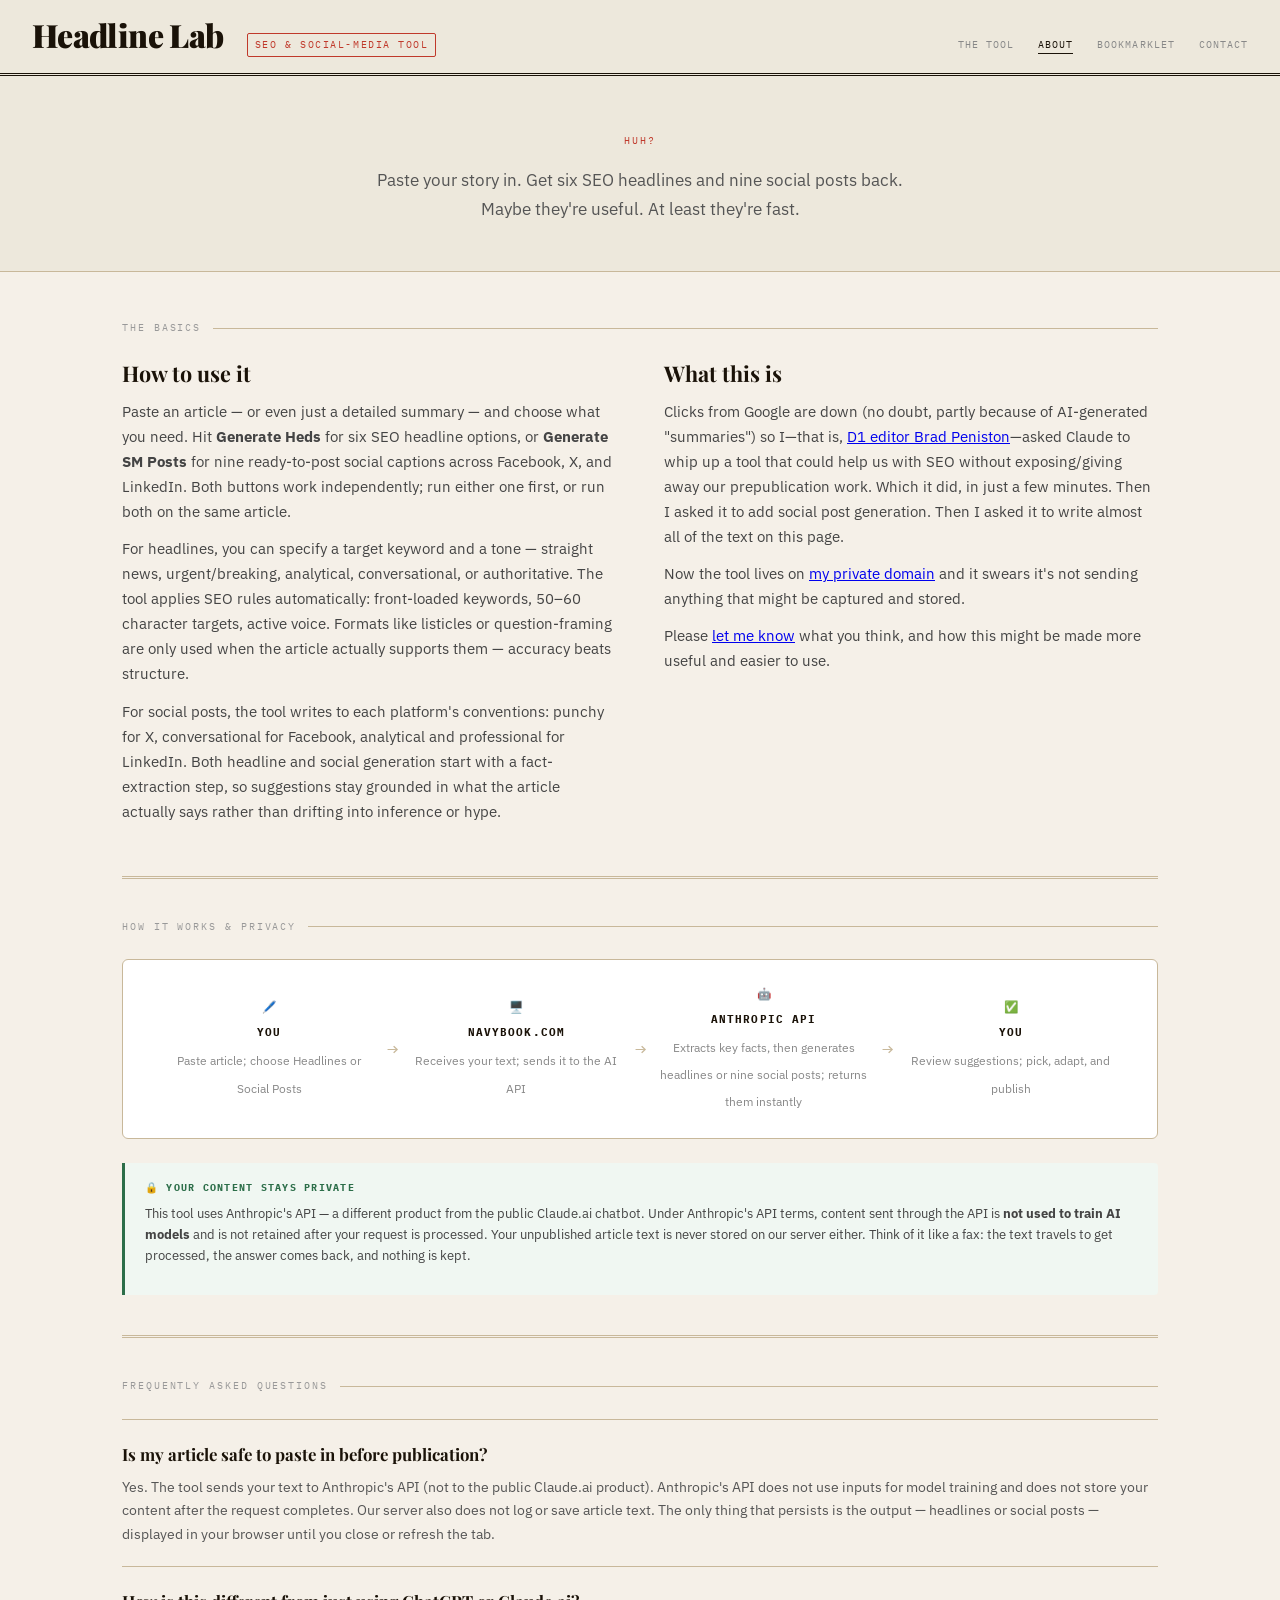
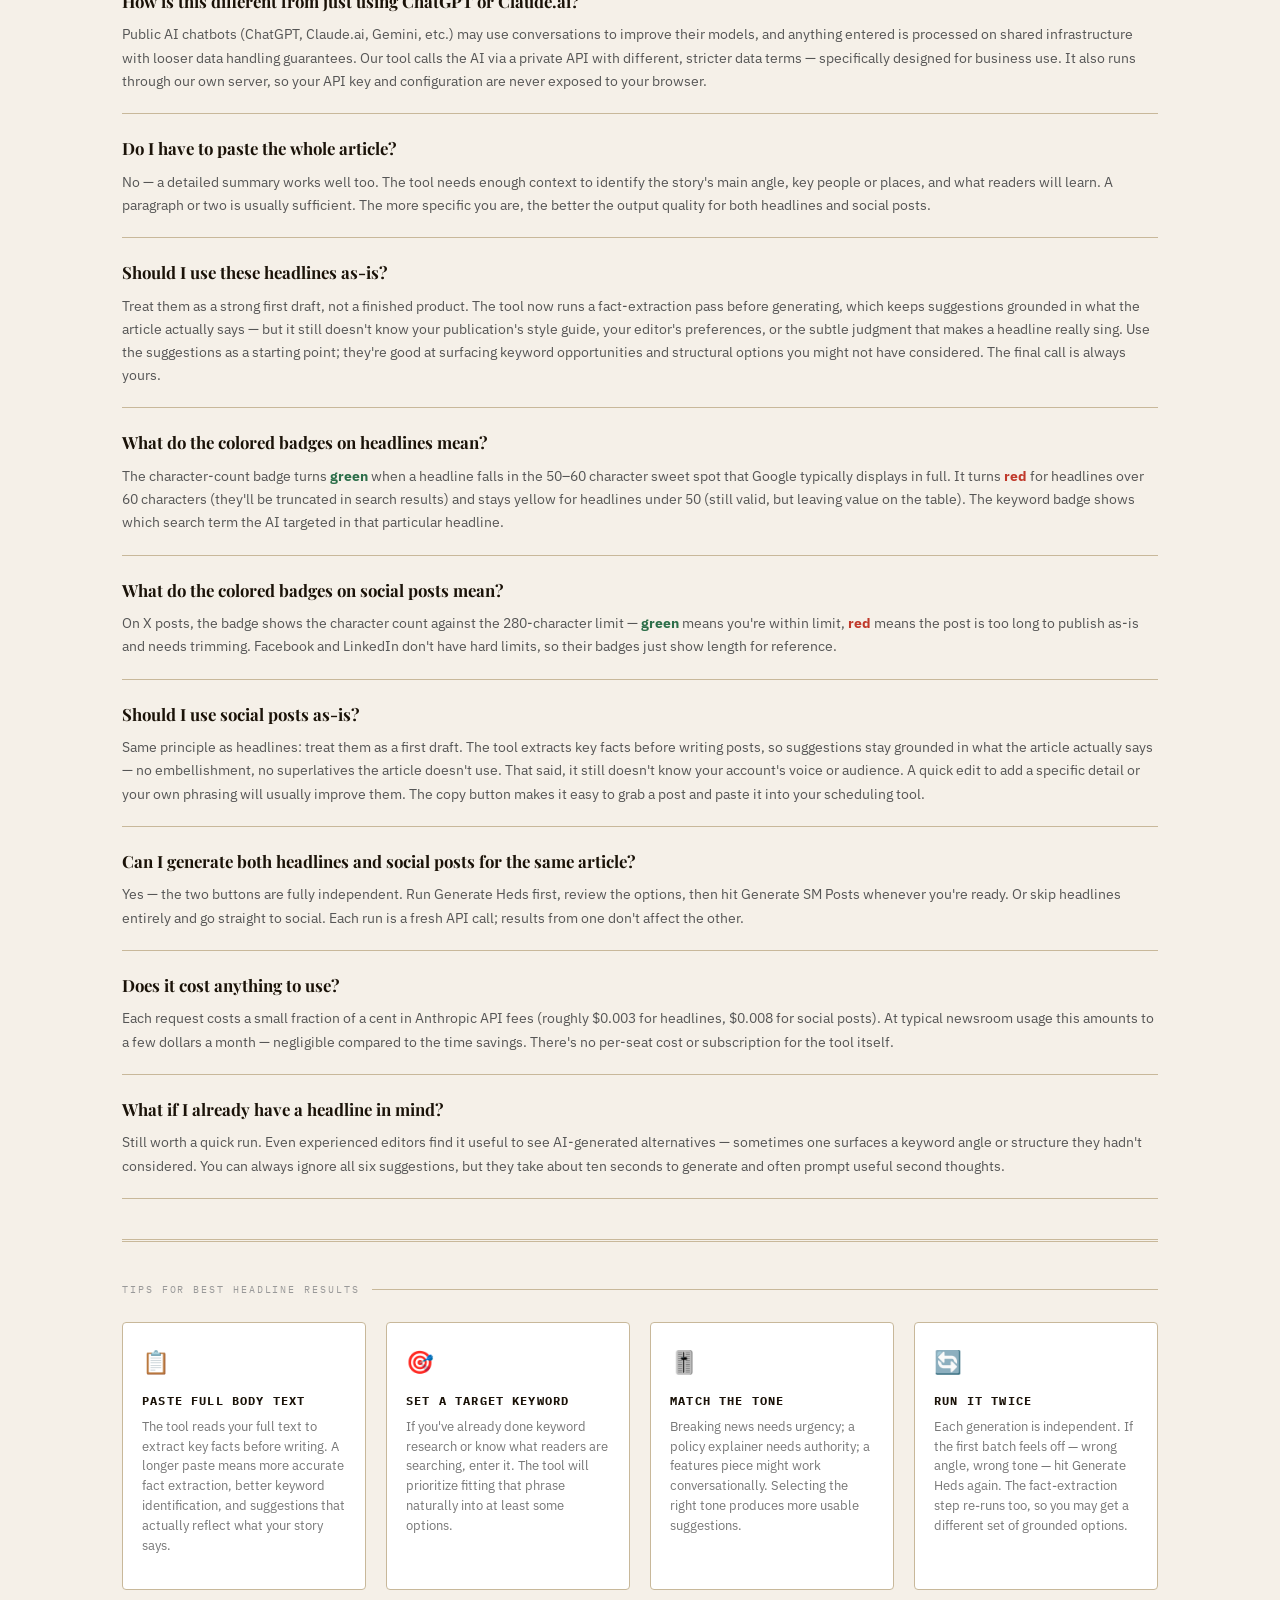
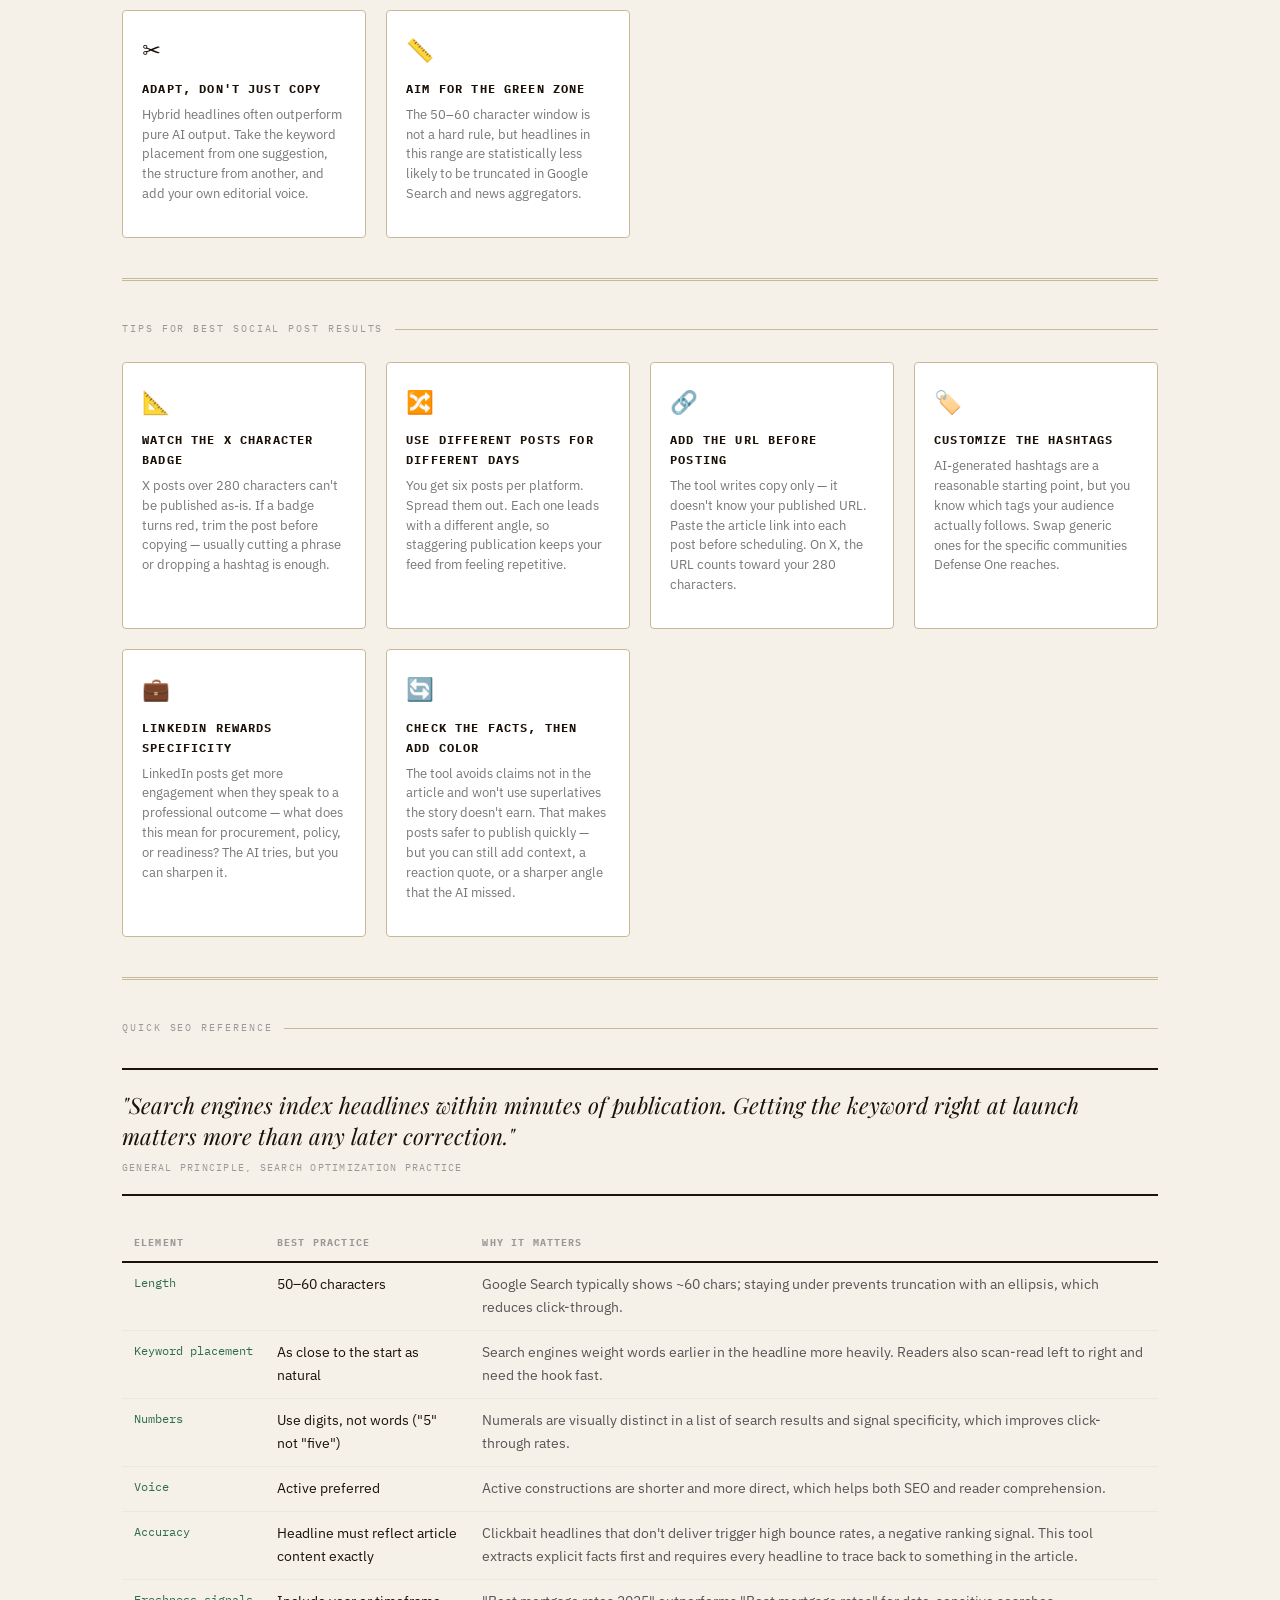
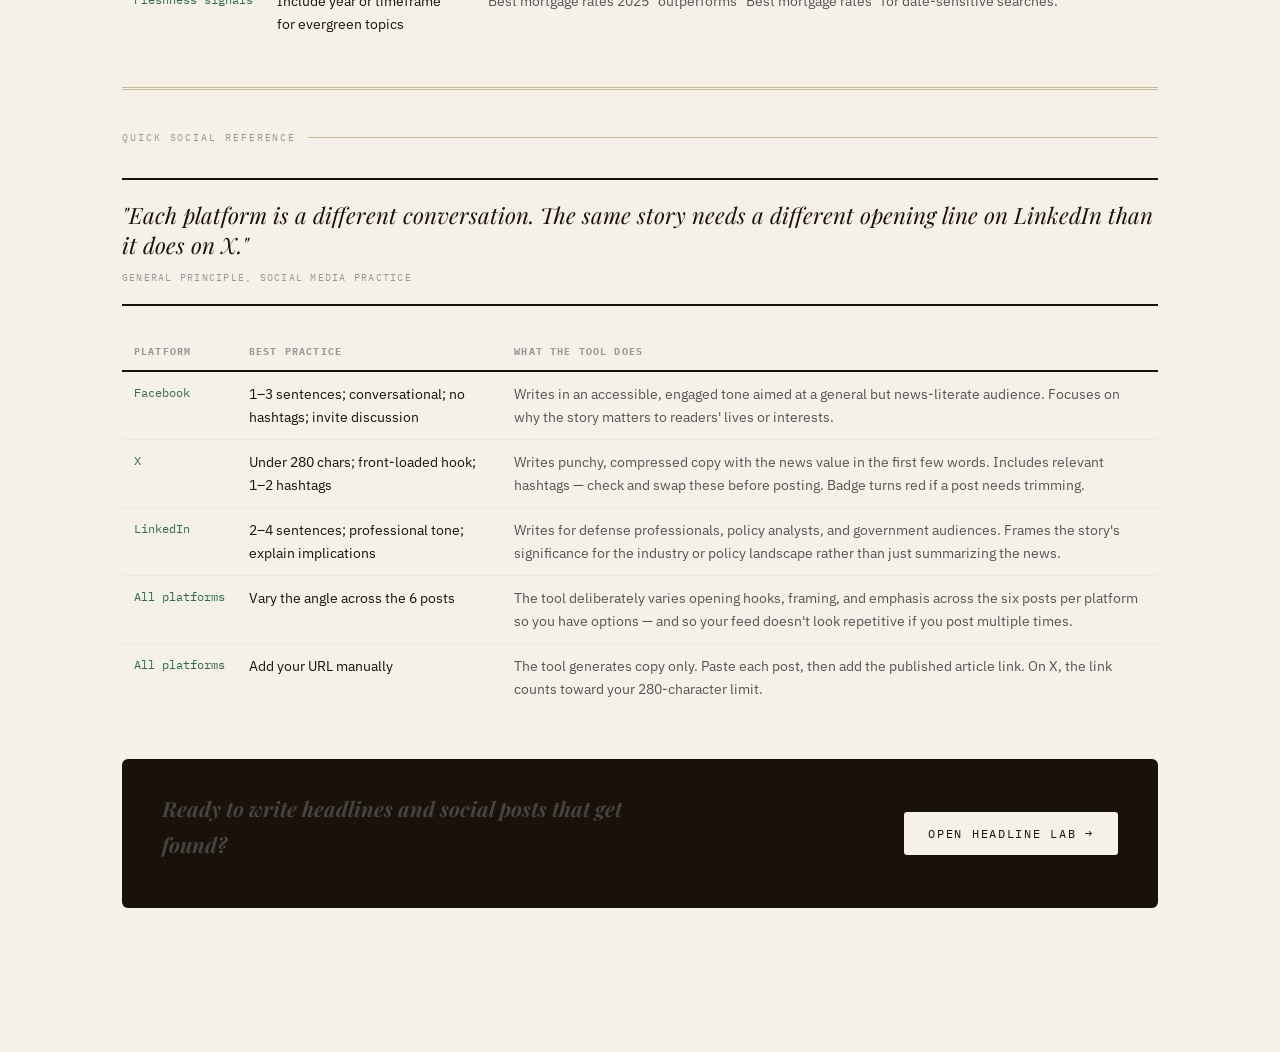
==== about.html @ a73ed2bb "initial commit — imported from server" ====
<!DOCTYPE html>
<html lang="en">
<head>
  <meta charset="UTF-8" />
  <meta name="viewport" content="width=device-width, initial-scale=1.0" />
  <title>About · Headline Lab · Newsroom SEO &amp; Social Tool</title>
  <link rel="preconnect" href="https://fonts.googleapis.com" />
  <link href="https://fonts.googleapis.com/css2?family=Playfair+Display:ital,wght@0,700;0,900;1,700&family=IBM+Plex+Mono:wght@400;500&family=IBM+Plex+Sans:wght@400;500;600&display=swap" rel="stylesheet" />
<link rel="stylesheet" href="headline-lab.css">
<link rel="icon" type="image/svg+xml" href="favicon.svg">
</head>
<body>

<!-- Masthead -->
<header>
  <h1><a href="index.php">Headline Lab</a></h1>
  <span class="kicker">SEO & Social-Media Tool</span>
  <nav>
    <a href="index.php">The Tool</a>
    <a href="about.html" class="active">About</a>
    <a href="bookmarklet.html">Bookmarklet</a>
    <a href="/cdn-cgi/l/email-protection#2e4c5e4b40475d5a41406e4a4b484b405d4b41404b004d4143115d5b4c444b4d5a13664b4f4a4247404b0b1c1e624f4c">Contact</a>
  </nav>
</header>

<!-- Hero -->
<div class="hero">
  <div class="hero-eyebrow">Huh?</div>
 <p>Paste your story in. Get six SEO headlines and nine social posts back. Maybe&nbsp;they're&nbsp;useful. At least they're&nbsp;fast.</p>
</div>

<!-- Page body -->
<div class="page">

  <!-- What it does -->
  <div class="section-label">The Basics</div>
  <div class="two-col-prose">
    <div class="prose">
      <h3>How to use it</h3>
      <p>Paste an article — or even just a detailed summary — and choose what you need. Hit <strong>Generate Heds</strong> for six SEO headline options, or <strong>Generate SM Posts</strong> for nine ready-to-post social captions across Facebook, X, and LinkedIn. Both buttons work independently; run either one first, or run both on the same article.</p>
      <p>For headlines, you can specify a target keyword and a tone — straight news, urgent/breaking, analytical, conversational, or authoritative. The tool applies SEO rules automatically: front-loaded keywords, 50–60 character targets, active voice. Formats like listicles or question-framing are only used when the article actually supports them — accuracy beats structure.</p>
      <p>For social posts, the tool writes to each platform's conventions: punchy for X, conversational for Facebook, analytical and professional for LinkedIn. Both headline and social generation start with a fact-extraction step, so suggestions stay grounded in what the article actually says rather than drifting into inference or hype.</p>
    </div>
    <div class="prose">
      <h3>What this is</h3>
      <p>Clicks from Google are down (no doubt, partly because of AI-generated "summaries") so I—that is, <a href="https://www.defenseone.com/voices/bradley-peniston/10609/">D1 editor Brad Peniston</a>—asked Claude to whip up a tool that could help us with SEO without exposing/giving away our prepublication work. Which it did, in just a few minutes. Then I asked it to add social post generation. Then I asked it to write almost all of the text on this page.</p>
      <p>Now the tool lives on <a href="http://navybook.com">my private domain</a> and it swears it's not sending anything that might be captured and stored.</p>
      <p>Please <a href="/cdn-cgi/l/email-protection#fd9f8d9893948e899293bd99989b98938e98929398d39e9290c28e889f97989e89c0b5989c9991949398d8cfcdb19c9f">let me know</a> what you think, and how this might be made more useful and easier to use.</p>
    </div>
  </div>

  <hr class="rule" />

  <!-- How it works / Privacy -->
  <div class="section-label">How It Works &amp; Privacy</div>

  <div class="flow">
    <div class="flow-step">
      <span class="flow-icon">🖊️</span>
      <strong>You</strong>
      <span>Paste article; choose Headlines or Social Posts</span>
    </div>
    <div class="flow-arrow">→</div>
    <div class="flow-step">
      <span class="flow-icon">🖥️</span>
      <strong>Navybook.com</strong>
      <span>Receives your text; sends it to the AI API</span>
    </div>
    <div class="flow-arrow">→</div>
    <div class="flow-step">
      <span class="flow-icon">🤖</span>
      <strong>Anthropic API</strong>
      <span>Extracts key facts, then generates headlines or nine social posts; returns them instantly</span>
    </div>
    <div class="flow-arrow">→</div>
    <div class="flow-step">
      <span class="flow-icon">✅</span>
      <strong>You</strong>
      <span>Review suggestions; pick, adapt, and publish</span>
    </div>
  </div>

  <div class="privacy-callout">
    <strong>🔒 Your content stays private</strong>
    <p>This tool uses Anthropic's API — a different product from the public Claude.ai chatbot. Under Anthropic's API terms, content sent through the API is <b>not used to train AI models</b> and is not retained after your request is processed. Your unpublished article text is never stored on our server either. Think of it like a fax: the text travels to get processed, the answer comes back, and nothing is kept.</p>
  </div>

  <hr class="rule" />

  <!-- FAQ -->
  <div class="section-label">Frequently Asked Questions</div>
  <ul class="qa-list">
    <li>
      <div class="qa-q">Is my article safe to paste in before publication?</div>
      <div class="qa-a">Yes. The tool sends your text to Anthropic's API (not to the public Claude.ai product). Anthropic's API does not use inputs for model training and does not store your content after the request completes. Our server also does not log or save article text. The only thing that persists is the output — headlines or social posts — displayed in your browser until you close or refresh the tab.</div>
    </li>
    <li>
      <div class="qa-q">How is this different from just using ChatGPT or Claude.ai?</div>
      <div class="qa-a">Public AI chatbots (ChatGPT, Claude.ai, Gemini, etc.) may use conversations to improve their models, and anything entered is processed on shared infrastructure with looser data handling guarantees. Our tool calls the AI via a private API with different, stricter data terms — specifically designed for business use. It also runs through our own server, so your API key and configuration are never exposed to your browser.</div>
    </li>
    <li>
      <div class="qa-q">Do I have to paste the whole article?</div>
      <div class="qa-a">No — a detailed summary works well too. The tool needs enough context to identify the story's main angle, key people or places, and what readers will learn. A paragraph or two is usually sufficient. The more specific you are, the better the output quality for both headlines and social posts.</div>
    </li>
    <li>
      <div class="qa-q">Should I use these headlines as-is?</div>
      <div class="qa-a">Treat them as a strong first draft, not a finished product. The tool now runs a fact-extraction pass before generating, which keeps suggestions grounded in what the article actually says — but it still doesn't know your publication's style guide, your editor's preferences, or the subtle judgment that makes a headline really sing. Use the suggestions as a starting point; they're good at surfacing keyword opportunities and structural options you might not have considered. The final call is always yours.</div>
    </li>
    <li>
      <div class="qa-q">What do the colored badges on headlines mean?</div>
      <div class="qa-a">The character-count badge turns <strong style="color:var(--green)">green</strong> when a headline falls in the 50–60 character sweet spot that Google typically displays in full. It turns <strong style="color:var(--accent)">red</strong> for headlines over 60 characters (they'll be truncated in search results) and stays yellow for headlines under 50 (still valid, but leaving value on the table). The keyword badge shows which search term the AI targeted in that particular headline.</div>
    </li>
    <li>
      <div class="qa-q">What do the colored badges on social posts mean?</div>
      <div class="qa-a">On X posts, the badge shows the character count against the 280-character limit — <strong style="color:var(--green)">green</strong> means you're within limit, <strong style="color:var(--accent)">red</strong> means the post is too long to publish as-is and needs trimming. Facebook and LinkedIn don't have hard limits, so their badges just show length for reference.</div>
    </li>
    <li>
      <div class="qa-q">Should I use social posts as-is?</div>
      <div class="qa-a">Same principle as headlines: treat them as a first draft. The tool extracts key facts before writing posts, so suggestions stay grounded in what the article actually says — no embellishment, no superlatives the article doesn't use. That said, it still doesn't know your account's voice or audience. A quick edit to add a specific detail or your own phrasing will usually improve them. The copy button makes it easy to grab a post and paste it into your scheduling tool.</div>
    </li>
    <li>
      <div class="qa-q">Can I generate both headlines and social posts for the same article?</div>
      <div class="qa-a">Yes — the two buttons are fully independent. Run Generate Heds first, review the options, then hit Generate SM Posts whenever you're ready. Or skip headlines entirely and go straight to social. Each run is a fresh API call; results from one don't affect the other.</div>
    </li>
    <li>
      <div class="qa-q">Does it cost anything to use?</div>
      <div class="qa-a">Each request costs a small fraction of a cent in Anthropic API fees (roughly $0.003 for headlines, $0.008 for social posts). At typical newsroom usage this amounts to a few dollars a month — negligible compared to the time savings. There's no per-seat cost or subscription for the tool itself.</div>
    </li>
    <li>
      <div class="qa-q">What if I already have a headline in mind?</div>
      <div class="qa-a">Still worth a quick run. Even experienced editors find it useful to see AI-generated alternatives — sometimes one surfaces a keyword angle or structure they hadn't considered. You can always ignore all six suggestions, but they take about ten seconds to generate and often prompt useful second thoughts.</div>
    </li>
  </ul>

  <hr class="rule" />

  <div class="section-label">Tips for Best Headline Results</div>

  <div class="feature-grid">
    <div class="feature-card">
      <span class="fc-icon">📋</span>
      <h4>Paste full body text</h4>
      <p>The tool reads your full text to extract key facts before writing. A longer paste means more accurate fact extraction, better keyword identification, and suggestions that actually reflect what your story says.</p>
    </div>
    <div class="feature-card">
      <span class="fc-icon">🎯</span>
      <h4>Set a target keyword</h4>
      <p>If you've already done keyword research or know what readers are searching, enter it. The tool will prioritize fitting that phrase naturally into at least some options.</p>
    </div>
    <div class="feature-card">
      <span class="fc-icon">🎚️</span>
      <h4>Match the tone</h4>
      <p>Breaking news needs urgency; a policy explainer needs authority; a features piece might work conversationally. Selecting the right tone produces more usable suggestions.</p>
    </div>
    <div class="feature-card">
      <span class="fc-icon">🔄</span>
      <h4>Run it twice</h4>
      <p>Each generation is independent. If the first batch feels off — wrong angle, wrong tone — hit Generate Heds again. The fact-extraction step re-runs too, so you may get a different set of grounded options.</p>
    </div>
    <div class="feature-card">
      <span class="fc-icon">✂️</span>
      <h4>Adapt, don't just copy</h4>
      <p>Hybrid headlines often outperform pure AI output. Take the keyword placement from one suggestion, the structure from another, and add your own editorial voice.</p>
    </div>
    <div class="feature-card">
      <span class="fc-icon">📏</span>
      <h4>Aim for the green zone</h4>
      <p>The 50–60 character window is not a hard rule, but headlines in this range are statistically less likely to be truncated in Google Search and news aggregators.</p>
    </div>
  </div>

  <hr class="rule" />

  <div class="section-label">Tips for Best Social Post Results</div>

  <div class="feature-grid">
    <div class="feature-card">
      <span class="fc-icon">📐</span>
      <h4>Watch the X character badge</h4>
      <p>X posts over 280 characters can't be published as-is. If a badge turns red, trim the post before copying — usually cutting a phrase or dropping a hashtag is enough.</p>
    </div>
    <div class="feature-card">
      <span class="fc-icon">🔀</span>
      <h4>Use different posts for different days</h4>
      <p>You get six posts per platform. Spread them out. Each one leads with a different angle, so staggering publication keeps your feed from feeling repetitive.</p>
    </div>
    <div class="feature-card">
      <span class="fc-icon">🔗</span>
      <h4>Add the URL before posting</h4>
      <p>The tool writes copy only — it doesn't know your published URL. Paste the article link into each post before scheduling. On X, the URL counts toward your 280 characters.</p>
    </div>
    <div class="feature-card">
      <span class="fc-icon">🏷️</span>
      <h4>Customize the hashtags</h4>
      <p>AI-generated hashtags are a reasonable starting point, but you know which tags your audience actually follows. Swap generic ones for the specific communities Defense One reaches.</p>
    </div>
    <div class="feature-card">
      <span class="fc-icon">💼</span>
      <h4>LinkedIn rewards specificity</h4>
      <p>LinkedIn posts get more engagement when they speak to a professional outcome — what does this mean for procurement, policy, or readiness? The AI tries, but you can sharpen it.</p>
    </div>
    <div class="feature-card">
      <span class="fc-icon">🔄</span>
      <h4>Check the facts, then add color</h4>
      <p>The tool avoids claims not in the article and won't use superlatives the story doesn't earn. That makes posts safer to publish quickly — but you can still add context, a reaction quote, or a sharper angle that the AI missed.</p>
    </div>
  </div>

  <hr class="rule" />

  <!-- SEO basics reference -->
  <div class="section-label">Quick SEO Reference</div>

  <blockquote>
    "Search engines index headlines within minutes of publication. Getting the keyword right at launch matters more than any later correction."
    <cite>General principle, search optimization practice</cite>
  </blockquote>

  <table class="tips-table">
    <thead>
      <tr>
        <th>Element</th>
        <th>Best Practice</th>
        <th>Why It Matters</th>
      </tr>
    </thead>
    <tbody>
      <tr>
        <td>Length</td>
        <td>50–60 characters</td>
        <td>Google Search typically shows ~60 chars; staying under prevents truncation with an ellipsis, which reduces click-through.</td>
      </tr>
      <tr>
        <td>Keyword placement</td>
        <td>As close to the start as natural</td>
        <td>Search engines weight words earlier in the headline more heavily. Readers also scan-read left to right and need the hook fast.</td>
      </tr>
      <tr>
        <td>Numbers</td>
        <td>Use digits, not words ("5" not "five")</td>
        <td>Numerals are visually distinct in a list of search results and signal specificity, which improves click-through rates.</td>
      </tr>
      <tr>
        <td>Voice</td>
        <td>Active preferred</td>
        <td>Active constructions are shorter and more direct, which helps both SEO and reader comprehension.</td>
      </tr>
      <tr>
        <td>Accuracy</td>
        <td>Headline must reflect article content exactly</td>
        <td>Clickbait headlines that don't deliver trigger high bounce rates, a negative ranking signal. This tool extracts explicit facts first and requires every headline to trace back to something in the article.</td>
      </tr>
      <tr>
        <td>Freshness signals</td>
        <td>Include year or timeframe for evergreen topics</td>
        <td>"Best mortgage rates 2025" outperforms "Best mortgage rates" for date-sensitive searches.</td>
      </tr>
    </tbody>
  </table>

  <hr class="rule" />

  <!-- Social reference -->
  <div class="section-label">Quick Social Reference</div>

  <blockquote>
    "Each platform is a different conversation. The same story needs a different opening line on LinkedIn than it does on X."
    <cite>General principle, social media practice</cite>
  </blockquote>

  <table class="tips-table">
    <thead>
      <tr>
        <th>Platform</th>
        <th>Best Practice</th>
        <th>What the Tool Does</th>
      </tr>
    </thead>
    <tbody>
      <tr>
        <td>Facebook</td>
        <td>1–3 sentences; conversational; no hashtags; invite discussion</td>
        <td>Writes in an accessible, engaged tone aimed at a general but news-literate audience. Focuses on why the story matters to readers' lives or interests.</td>
      </tr>
      <tr>
        <td>X</td>
        <td>Under 280 chars; front-loaded hook; 1–2 hashtags</td>
        <td>Writes punchy, compressed copy with the news value in the first few words. Includes relevant hashtags — check and swap these before posting. Badge turns red if a post needs trimming.</td>
      </tr>
      <tr>
        <td>LinkedIn</td>
        <td>2–4 sentences; professional tone; explain implications</td>
        <td>Writes for defense professionals, policy analysts, and government audiences. Frames the story's significance for the industry or policy landscape rather than just summarizing the news.</td>
      </tr>
      <tr>
        <td>All platforms</td>
        <td>Vary the angle across the 6 posts</td>
        <td>The tool deliberately varies opening hooks, framing, and emphasis across the six posts per platform so you have options — and so your feed doesn't look repetitive if you post multiple times.</td>
      </tr>
      <tr>
        <td>All platforms</td>
        <td>Add your URL manually</td>
        <td>The tool generates copy only. Paste each post, then add the published article link. On X, the link counts toward your 280-character limit.</td>
      </tr>
    </tbody>
  </table>

  <!-- CTA -->
  <div class="cta-bar">
    <p>Ready to write headlines and social posts that get found?</p>
    <a href="index.php" class="cta-link">Open Headline Lab →</a>
  </div>

</div><!-- /page -->

</body>
</html>
---- headline-lab.css ----
/* ============================================================
   Headline Lab — shared stylesheet
   headline-lab.css
   Used by: index.html, about.html, bookmarklet.html
   ============================================================ */

/* ── Reset & variables ── */
*, *::before, *::after { box-sizing: border-box; margin: 0; padding: 0; }

:root {
  --ink:    #1a1208;
  --paper:  #f5f0e8;
  --cream:  #ede8dc;
  --rule:   #c8b89a;
  --accent: #c0392b;
  --green:  #2c6e49;
  --mono:   'IBM Plex Mono', monospace;
  --serif:  'Playfair Display', Georgia, serif;
  --sans:   'IBM Plex Sans', system-ui, sans-serif;
}

body {
  background: var(--paper);
  color: var(--ink);
  font-family: var(--sans);
  line-height: 1.7;
  min-height: 100vh;
  padding: 0 0 4rem;
}

/* ── Masthead ── */
header {
  border-bottom: 3px double var(--ink);
  padding: 1.2rem 2rem 1rem;
  display: flex;
  align-items: baseline;
  gap: 1.5rem;
  background: var(--cream);
}
header h1 {
  font-family: var(--serif);
  font-size: clamp(1.4rem, 4vw, 2rem);
  font-weight: 900;
  letter-spacing: -0.02em;
  line-height: 1;
}
header h1 a {
  color: inherit;
  text-decoration: none;
}
.kicker {
  font-family: var(--mono);
  font-size: 0.65rem;
  text-transform: uppercase;
  letter-spacing: 0.15em;
  color: var(--accent);
  border: 1px solid var(--accent);
  padding: 0.15rem 0.4rem;
  border-radius: 2px;
}
header nav {
  margin-left: auto;
  display: flex;
  gap: 1.5rem;
  align-items: center;
}
header nav a {
  font-family: var(--mono);
  font-size: 0.65rem;
  text-transform: uppercase;
  letter-spacing: 0.1em;
  color: #888;
  text-decoration: none;
}
header nav a:hover { color: var(--ink); }
header nav a.active { color: var(--ink); border-bottom: 1px solid var(--ink); }

/* ── Section label (used on all pages) ── */
.section-label {
  font-family: var(--mono);
  font-size: 0.6rem;
  text-transform: uppercase;
  letter-spacing: 0.2em;
  color: #999;
  margin-bottom: 1.5rem;
  display: flex;
  align-items: center;
  gap: 0.75rem;
}
.section-label::after {
  content: '';
  flex: 1;
  height: 1px;
  background: var(--rule);
}

/* ── Horizontal rule ── */
hr.rule {
  border: none;
  border-top: 3px double var(--rule);
  margin: 2.5rem 0;
}

/* ── Page body wrapper (about, bookmarklet) ── */
.page {
  max-width: 1100px;
  margin: 0 auto;
  padding: 3rem 2rem 5rem;
}


/* ============================================================
   INDEX PAGE
   ============================================================ */

/* Two-column tool layout */
.layout {
  display: grid;
  grid-template-columns: 1fr 1fr;
  gap: 0;
  max-width: 1300px;
  margin: 0 auto;
  padding: 2.5rem 2rem;
}
@media (max-width: 900px) {
  .layout { grid-template-columns: 1fr; }
}

.panel {
  padding: 0 2rem 0 0;
}
.panel + .panel {
  padding: 0 0 0 2rem;
  border-left: 1px solid var(--rule);
}

/* Form elements */
label {
  display: block;
  font-family: var(--mono);
  font-size: 0.7rem;
  text-transform: uppercase;
  letter-spacing: 0.12em;
  color: #777;
  margin-bottom: 0.4rem;
}
textarea, input[type="text"], select {
  width: 100%;
  background: #fff;
  border: 1px solid var(--rule);
  border-radius: 3px;
  color: var(--ink);
  font-family: var(--sans);
  font-size: 0.9rem;
  padding: 0.65rem 0.75rem;
  transition: border-color 0.15s;
  appearance: none;
}
textarea:focus, input:focus, select:focus {
  outline: none;
  border-color: var(--ink);
  box-shadow: 2px 2px 0 var(--ink);
}
textarea {
  height: 320px;
  resize: vertical;
  line-height: 1.6;
}
.row { margin-bottom: 1.2rem; }
.two-col { display: grid; grid-template-columns: 1fr 1fr; gap: 1rem; }
.char-counter {
  font-family: var(--mono);
  font-size: 0.65rem;
  color: #aaa;
  text-align: right;
  margin-top: 0.25rem;
}

/* Buttons */
button {
  cursor: pointer;
  border: none;
  font-family: var(--mono);
  font-weight: 500;
  text-transform: uppercase;
  letter-spacing: 0.15em;
  border-radius: 3px;
  transition: all 0.15s;
}
#generateBtn {
  background: var(--ink);
  color: var(--paper);
  font-size: 0.75rem;
  padding: 0.85rem 2rem;
  width: 100%;
  margin-top: 0.5rem;
  display: flex;
  align-items: center;
  justify-content: center;
  gap: 0.5rem;
}
#generateBtn:hover:not(:disabled) {
  background: var(--accent);
  box-shadow: 3px 3px 0 var(--ink);
  transform: translate(-1px,-1px);
}
#generateBtn:disabled { opacity: 0.5; cursor: not-allowed; }

/* Results panel */
#results { min-height: 300px; }

.placeholder-msg {
  display: flex;
  flex-direction: column;
  align-items: center;
  justify-content: center;
  height: 300px;
  gap: 1rem;
  color: #bbb;
}
.placeholder-msg .big-glyph {
  font-family: var(--serif);
  font-size: 5rem;
  color: #ddd;
  line-height: 1;
}
.placeholder-msg p {
  font-family: var(--mono);
  font-size: 0.7rem;
  text-transform: uppercase;
  letter-spacing: 0.12em;
}

/* Headline cards */
.headline-card {
  border: 1px solid var(--rule);
  border-radius: 4px;
  padding: 1rem 1.1rem;
  margin-bottom: 0.85rem;
  background: #fff;
  position: relative;
  transition: box-shadow 0.15s, transform 0.15s;
}
.headline-card:hover {
  box-shadow: 3px 3px 0 var(--ink);
  transform: translate(-1px, -1px);
}
.headline-rank {
  position: absolute;
  top: -1px; left: -1px;
  background: var(--ink);
  color: var(--paper);
  font-family: var(--mono);
  font-size: 0.6rem;
  padding: 0.15rem 0.4rem;
  border-radius: 4px 0 4px 0;
}
.headline-text {
  font-family: var(--serif);
  font-size: 1.15rem;
  font-weight: 700;
  line-height: 1.3;
  margin: 0.75rem 0 0.6rem;
  color: var(--ink);
}
.headline-meta {
  display: flex;
  gap: 0.75rem;
  flex-wrap: wrap;
  align-items: center;
}
.badge {
  font-family: var(--mono);
  font-size: 0.6rem;
  text-transform: uppercase;
  letter-spacing: 0.1em;
  padding: 0.15rem 0.45rem;
  border-radius: 2px;
  white-space: nowrap;
}
.badge-kw   { background: #e8f4ea; color: var(--green); border: 1px solid #b2d8bc; }
.badge-len  { background: #fdf3cd; color: #8a6d00; border: 1px solid #f0d882; }
.badge-len.ok   { background: #e8f4ea; color: var(--green); border-color: #b2d8bc; }
.badge-len.long { background: #fde8e8; color: var(--accent); border-color: #f5b7b1; }
.headline-rationale {
  font-size: 0.78rem;
  color: #666;
  margin-top: 0.5rem;
  line-height: 1.5;
  border-top: 1px solid #f0ebe0;
  padding-top: 0.5rem;
}
.copy-btn {
  background: transparent;
  border: 1px solid var(--rule) !important;
  color: #999;
  font-size: 0.58rem;
  padding: 0.2rem 0.5rem;
  margin-left: auto;
}
.copy-btn:hover { background: var(--ink); color: var(--paper); border-color: var(--ink) !important; }

/* Spinner */
.spinner {
  width: 16px; height: 16px;
  border: 2px solid rgba(255,255,255,0.3);
  border-top-color: #fff;
  border-radius: 50%;
  animation: spin 0.7s linear infinite;
  display: none;
}
@keyframes spin { to { transform: rotate(360deg); } }

/* Error box */
.error-box {
  background: #fde8e8;
  border: 1px solid #f5b7b1;
  border-radius: 4px;
  padding: 1rem;
  color: var(--accent);
  font-family: var(--mono);
  font-size: 0.75rem;
}

/* Footer divider */
.divider {
  border: none;
  border-top: 3px double var(--rule);
  margin: 2.5rem 0 1.5rem;
}

/* ── Competition panel ── */
.competition-panel {
  border: 1px solid #f0d882;
  background: #fdf9ed;
  border-radius: 4px;
  margin-bottom: 1.25rem;
  overflow: hidden;
}
.competition-toggle {
  width: 100%;
  display: flex;
  align-items: center;
  gap: 0.6rem;
  padding: 0.65rem 0.85rem;
  background: none;
  border: none;
  cursor: pointer;
  text-align: left;
  font-family: var(--mono);
  font-size: 0.65rem;
  text-transform: uppercase;
  letter-spacing: 0.1em;
  color: #8a6d00;
}
.competition-toggle:hover { background: #fdf3cd; }
.competition-toggle .ct-icon { font-size: 0.9rem; }
.competition-toggle .ct-label { flex: 1; }
.competition-toggle .ct-chevron {
  font-size: 0.6rem;
  transition: transform 0.2s;
}
.competition-panel.open .ct-chevron { transform: rotate(180deg); }
.competition-body {
  display: none;
  border-top: 1px solid #f0d882;
  padding: 0.75rem 0.85rem;
}
.competition-panel.open .competition-body { display: block; }
.competition-query {
  font-family: var(--mono);
  font-size: 0.6rem;
  color: #aaa;
  margin-bottom: 0.6rem;
}
.competition-query span { color: #888; font-style: italic; }
.competition-list { list-style: none; }
.competition-list li {
  display: flex;
  gap: 0.6rem;
  align-items: baseline;
  padding: 0.35rem 0;
  border-bottom: 1px solid #f5edcc;
  font-size: 0.78rem;
  line-height: 1.4;
}
.competition-list li:last-child { border-bottom: none; }
.competition-list .cl-source {
  font-family: var(--mono);
  font-size: 0.58rem;
  color: var(--accent);
  white-space: nowrap;
  flex-shrink: 0;
}
.competition-list a {
  color: var(--ink);
  text-decoration: none;
}
.competition-list a:hover { text-decoration: underline; }

.competition-footer {
  font-family: var(--mono);
  font-size: 0.62rem;
  text-transform: uppercase;
  letter-spacing: 0.1em;
  color: #8a6d00;
  border-top: 1px solid #f0d882;
  padding-top: 0.6rem;
  margin-top: 0.5rem;
}


/* ============================================================
   ABOUT PAGE
   ============================================================ */

/* Hero */
.hero {
  border-bottom: 1px solid var(--rule);
  background: var(--cream);
  padding: 3.5rem 2rem 3rem;
  text-align: center;
}
.hero-eyebrow {
  font-family: var(--mono);
  font-size: 0.65rem;
  text-transform: uppercase;
  letter-spacing: 0.2em;
  color: var(--accent);
  margin-bottom: 1rem;
}
.hero h2 {
  font-family: var(--serif);
  font-size: clamp(2rem, 5vw, 3.2rem);
  font-weight: 900;
  line-height: 1.15;
  max-width: 700px;
  margin: 0 auto 1.2rem;
  letter-spacing: -0.02em;
}
.hero p {
  font-size: 1.05rem;
  color: #555;
  max-width: 580px;
  margin: 0 auto;
}

/* Two-column prose */
.two-col-prose {
  display: grid;
  grid-template-columns: 1fr 1fr;
  gap: 3rem;
}
@media (max-width: 720px) {
  .two-col-prose { grid-template-columns: 1fr; gap: 2rem; }
}
.prose h3 {
  font-family: var(--serif);
  font-size: 1.35rem;
  font-weight: 700;
  line-height: 1.25;
  margin-bottom: 0.75rem;
}
.prose p {
  font-size: 0.92rem;
  color: #444;
  margin-bottom: 0.75rem;
}

/* Flow diagram */
.flow {
  display: flex;
  align-items: center;
  gap: 0;
  flex-wrap: wrap;
  background: #fff;
  border: 1px solid var(--rule);
  border-radius: 6px;
  padding: 1.5rem 2rem;
  margin: 1.5rem 0;
}
.flow-step {
  flex: 1;
  min-width: 120px;
  text-align: center;
  padding: 0 0.5rem;
}
.flow-icon { font-size: 1.6rem; display: block; margin-bottom: 0.4rem; }
.flow-step strong {
  display: block;
  font-family: var(--mono);
  font-size: 0.7rem;
  text-transform: uppercase;
  letter-spacing: 0.1em;
  margin-bottom: 0.25rem;
}
.flow-step span { font-size: 0.72rem; color: #888; }
.flow-arrow {
  font-family: var(--mono);
  color: var(--rule);
  font-size: 1.2rem;
  padding: 0 0.25rem;
  flex-shrink: 0;
}
@media (max-width: 600px) {
  .flow { flex-direction: column; }
  .flow-arrow { transform: rotate(90deg); }
}

/* Q&A */
.qa-list { list-style: none; }
.qa-list li { border-top: 1px solid var(--rule); padding: 1.25rem 0; }
.qa-list li:last-child { border-bottom: 1px solid var(--rule); }
.qa-q {
  font-family: var(--serif);
  font-size: 1.05rem;
  font-weight: 700;
  margin-bottom: 0.5rem;
}
.qa-a { font-size: 0.88rem; color: #555; line-height: 1.65; }

/* Feature grid */
.feature-grid {
  display: grid;
  grid-template-columns: repeat(auto-fit, minmax(220px, 1fr));
  gap: 1.25rem;
  margin-top: 1rem;
}
.feature-card {
  background: #fff;
  border: 1px solid var(--rule);
  border-radius: 4px;
  padding: 1.25rem 1.2rem;
}
.feature-card .fc-icon { font-size: 1.4rem; margin-bottom: 0.6rem; display: block; }
.feature-card h4 {
  font-family: var(--mono);
  font-size: 0.72rem;
  text-transform: uppercase;
  letter-spacing: 0.1em;
  margin-bottom: 0.4rem;
}
.feature-card p { font-size: 0.8rem; color: #777; line-height: 1.55; }

/* Tips table */
.tips-table { width: 100%; border-collapse: collapse; font-size: 0.85rem; }
.tips-table th {
  font-family: var(--mono);
  font-size: 0.6rem;
  text-transform: uppercase;
  letter-spacing: 0.12em;
  color: #999;
  text-align: left;
  padding: 0.4rem 0.75rem 0.6rem;
  border-bottom: 2px solid var(--ink);
}
.tips-table td {
  padding: 0.65rem 0.75rem;
  border-bottom: 1px solid #ede8dc;
  vertical-align: top;
}
.tips-table tr:last-child td { border-bottom: none; }
.tips-table td:first-child {
  font-family: var(--mono);
  font-size: 0.75rem;
  color: var(--green);
  white-space: nowrap;
}
.tips-table td:last-child { color: #555; }

/* CTA bar */
.cta-bar {
  background: var(--ink);
  color: var(--paper);
  border-radius: 6px;
  padding: 2rem 2.5rem;
  display: flex;
  align-items: center;
  justify-content: space-between;
  gap: 1.5rem;
  flex-wrap: wrap;
  margin-top: 3rem;
}
.cta-bar p {
  font-family: var(--serif);
  font-size: 1.3rem;
  font-style: italic;
  font-weight: 700;
  max-width: 500px;
}
.cta-link {
  background: var(--paper);
  color: var(--ink);
  font-family: var(--mono);
  font-size: 0.72rem;
  text-transform: uppercase;
  letter-spacing: 0.15em;
  padding: 0.75rem 1.5rem;
  border-radius: 3px;
  text-decoration: none;
  white-space: nowrap;
  transition: background 0.15s;
}
.cta-link:hover { background: var(--accent); color: #fff; }

/* Privacy callout */
.privacy-callout {
  border-left: 3px solid var(--green);
  background: #f0f7f2;
  padding: 1rem 1.25rem;
  border-radius: 0 4px 4px 0;
  margin: 1.25rem 0;
}
.privacy-callout strong {
  font-family: var(--mono);
  font-size: 0.65rem;
  text-transform: uppercase;
  letter-spacing: 0.12em;
  color: var(--green);
  display: block;
  margin-bottom: 0.35rem;
}
.privacy-callout p { font-size: 0.82rem; color: #444; line-height: 1.6; }

/* Pull quote */
blockquote {
  border-top: 2px solid var(--ink);
  border-bottom: 2px solid var(--ink);
  padding: 1.25rem 0;
  margin: 2rem 0;
  font-family: var(--serif);
  font-size: 1.4rem;
  font-style: italic;
  line-height: 1.35;
  color: var(--ink);
}
blockquote cite {
  display: block;
  font-family: var(--mono);
  font-size: 0.65rem;
  font-style: normal;
  text-transform: uppercase;
  letter-spacing: 0.12em;
  color: #999;
  margin-top: 0.6rem;
}


/* ============================================================
   BOOKMARKLET PAGE
   ============================================================ */

h2 {
  font-family: var(--serif);
  font-size: 2rem;
  font-weight: 900;
  margin-bottom: 0.75rem;
  line-height: 1.2;
}
p {
  font-size: 0.92rem;
  color: #444;
  margin-bottom: 0.85rem;
  line-height: 1.7;
}

/* Drag zone */
.drag-zone {
  background: var(--ink);
  border-radius: 8px;
  padding: 2.5rem;
  text-align: center;
  margin: 2rem 0;
}
.drag-zone p {
  font-family: var(--mono);
  font-size: 0.7rem;
  text-transform: uppercase;
  letter-spacing: 0.15em;
  color: rgba(255,255,255,0.5);
  margin-bottom: 1.25rem;
}
.bookmarklet-btn {
  display: inline-block;
  background: var(--accent);
  color: #fff;
  font-family: var(--mono);
  font-size: 0.9rem;
  font-weight: 500;
  padding: 0.9rem 2rem;
  border-radius: 5px;
  text-decoration: none;
  border: 2px dashed rgba(255,255,255,0.3);
  cursor: grab;
  transition: background 0.15s, transform 0.1s;
  user-select: none;
}
.bookmarklet-btn:hover { background: #a93226; transform: scale(1.03); }
.drag-zone .sub {
  font-family: var(--mono);
  font-size: 0.62rem;
  text-transform: uppercase;
  letter-spacing: 0.12em;
  color: rgba(255,255,255,0.35);
  margin-top: 1rem;
  margin-bottom: 0;
}

/* Numbered steps */
.steps { counter-reset: steps; list-style: none; margin: 1.5rem 0; }
.steps li {
  counter-increment: steps;
  display: flex;
  gap: 1rem;
  align-items: flex-start;
  padding: 1rem 0;
  border-bottom: 1px solid var(--rule);
}
.steps li:first-child { border-top: 1px solid var(--rule); }
.steps li::before {
  content: counter(steps);
  font-family: var(--mono);
  font-size: 0.65rem;
  background: var(--ink);
  color: var(--paper);
  width: 1.6rem; height: 1.6rem;
  border-radius: 50%;
  display: flex;
  align-items: center;
  justify-content: center;
  flex-shrink: 0;
  margin-top: 0.1rem;
}
.steps li div { font-size: 0.88rem; color: #444; line-height: 1.6; }
.steps li strong { color: var(--ink); }

/* Inline code */
.code-note {
  background: #fff;
  border: 1px solid var(--rule);
  border-radius: 4px;
  padding: 1rem 1.25rem;
  font-family: var(--mono);
  font-size: 0.72rem;
  color: #555;
  line-height: 1.6;
  overflow-x: auto;
  margin: 1rem 0;
}
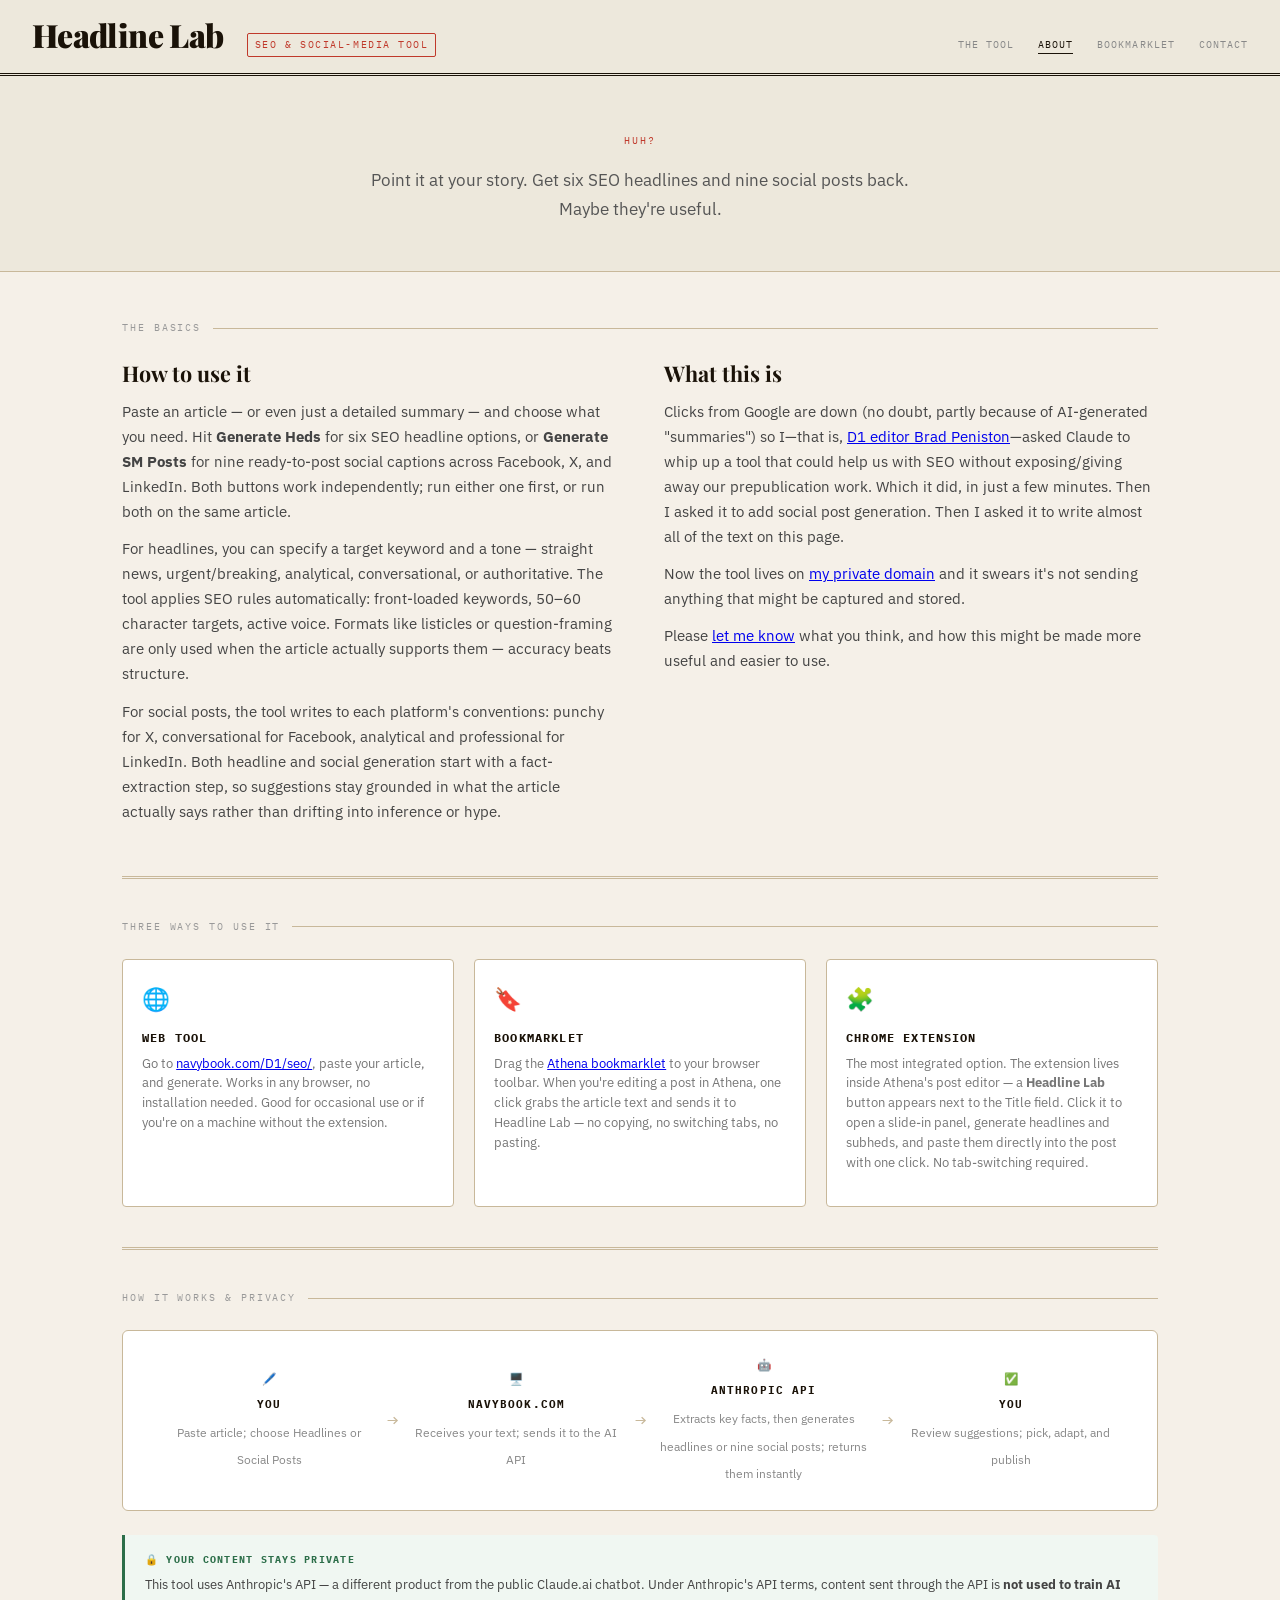
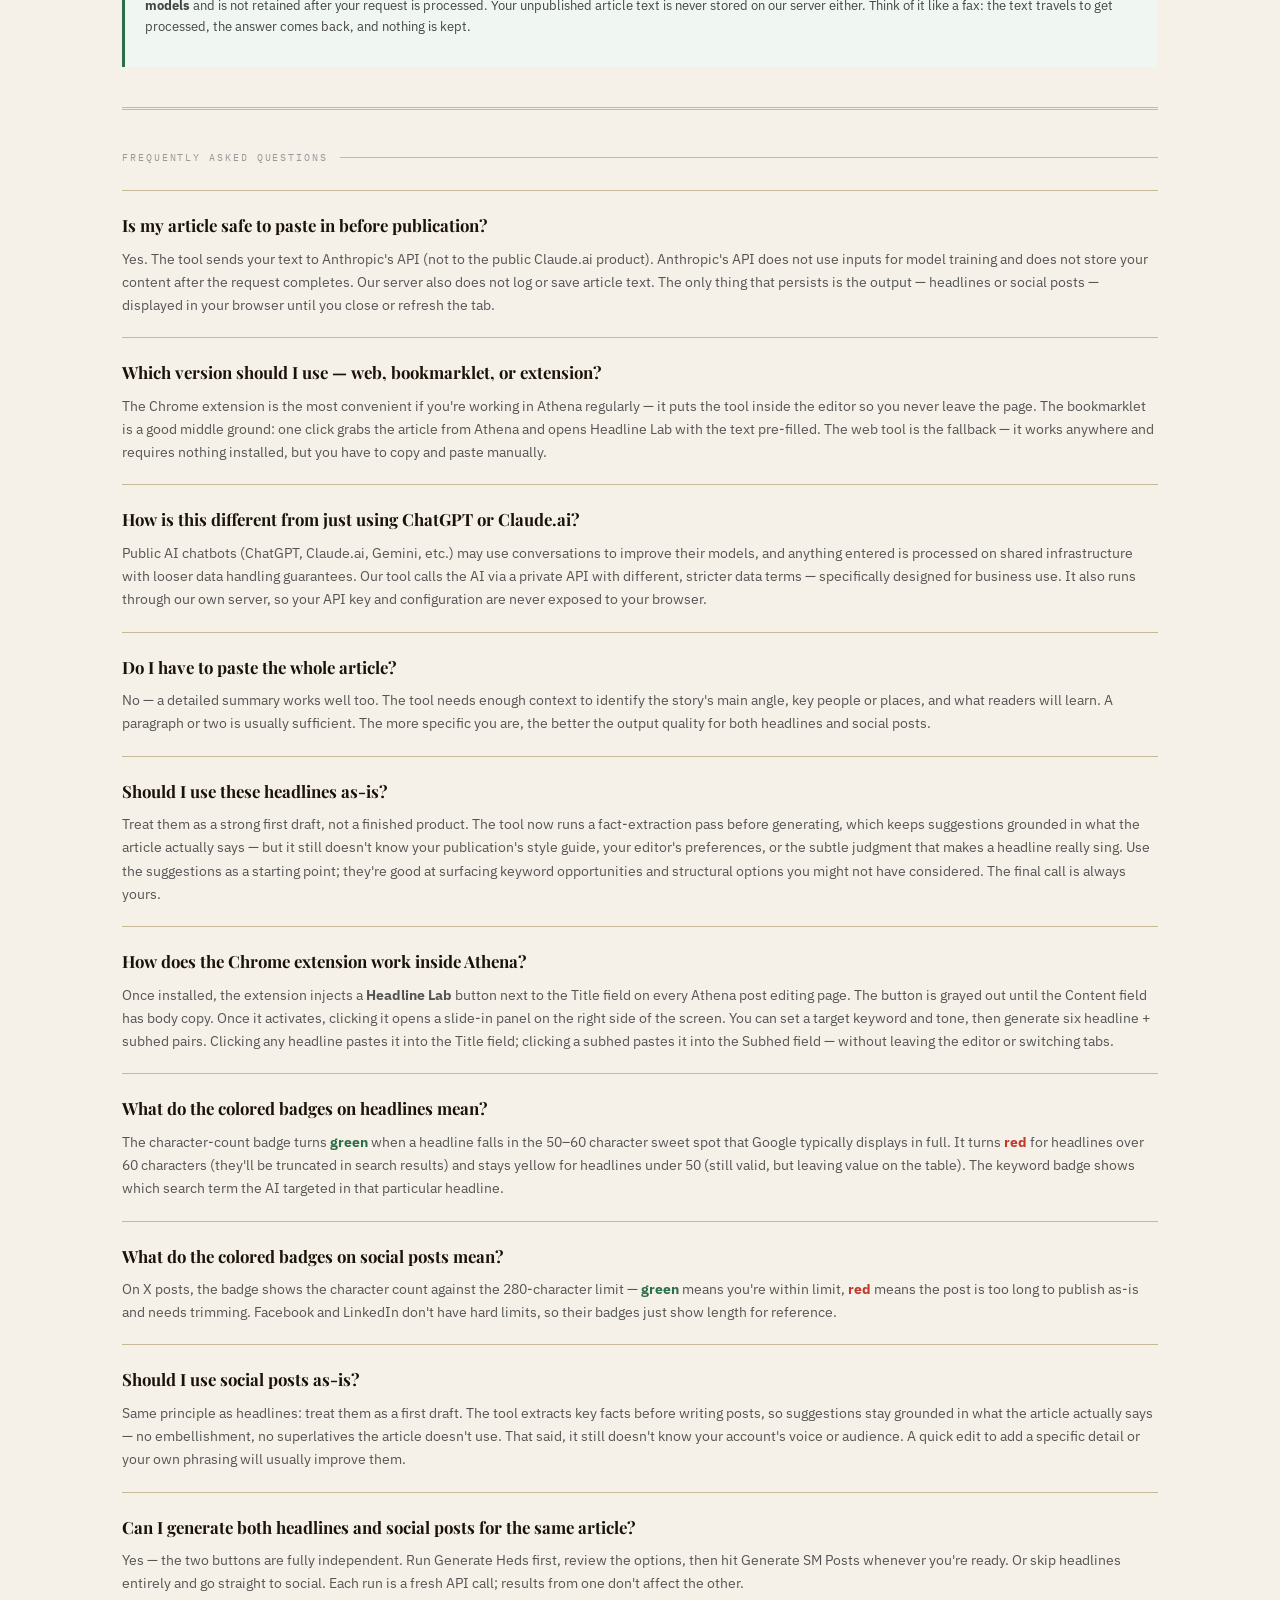
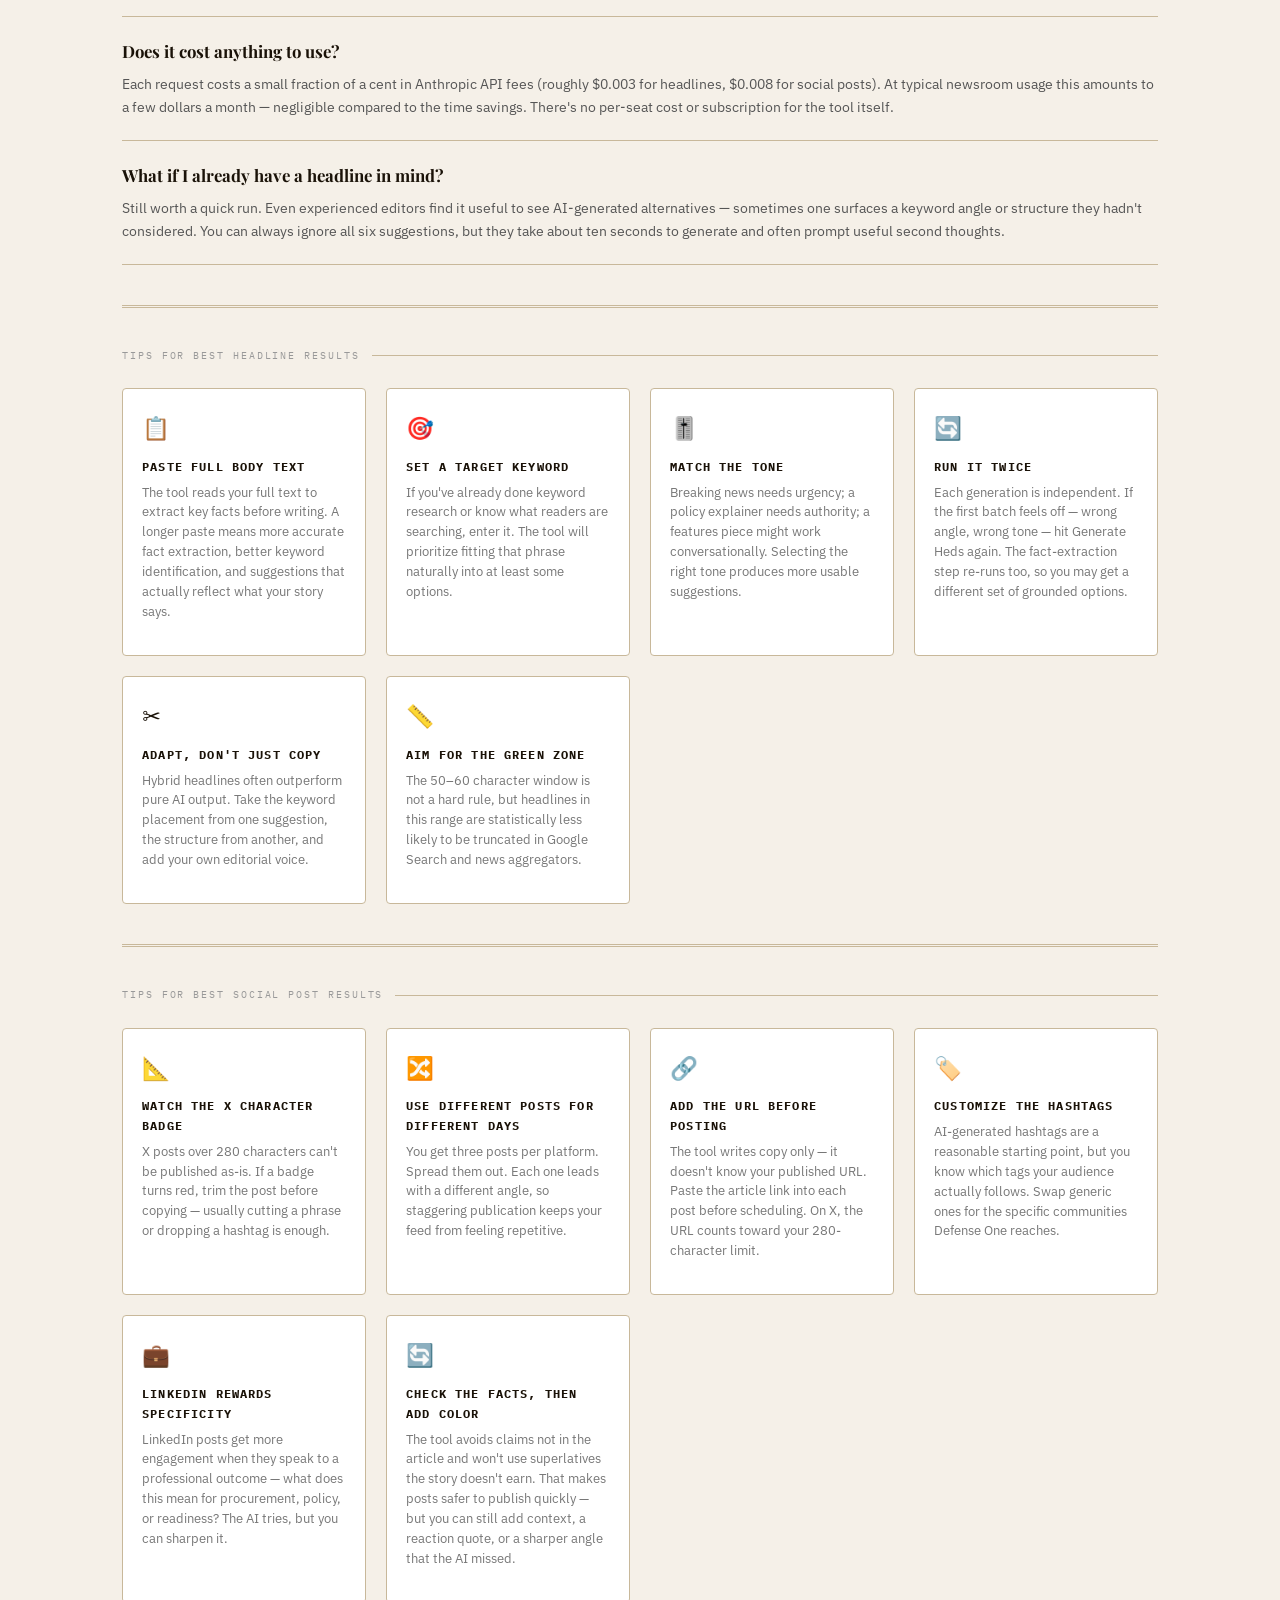
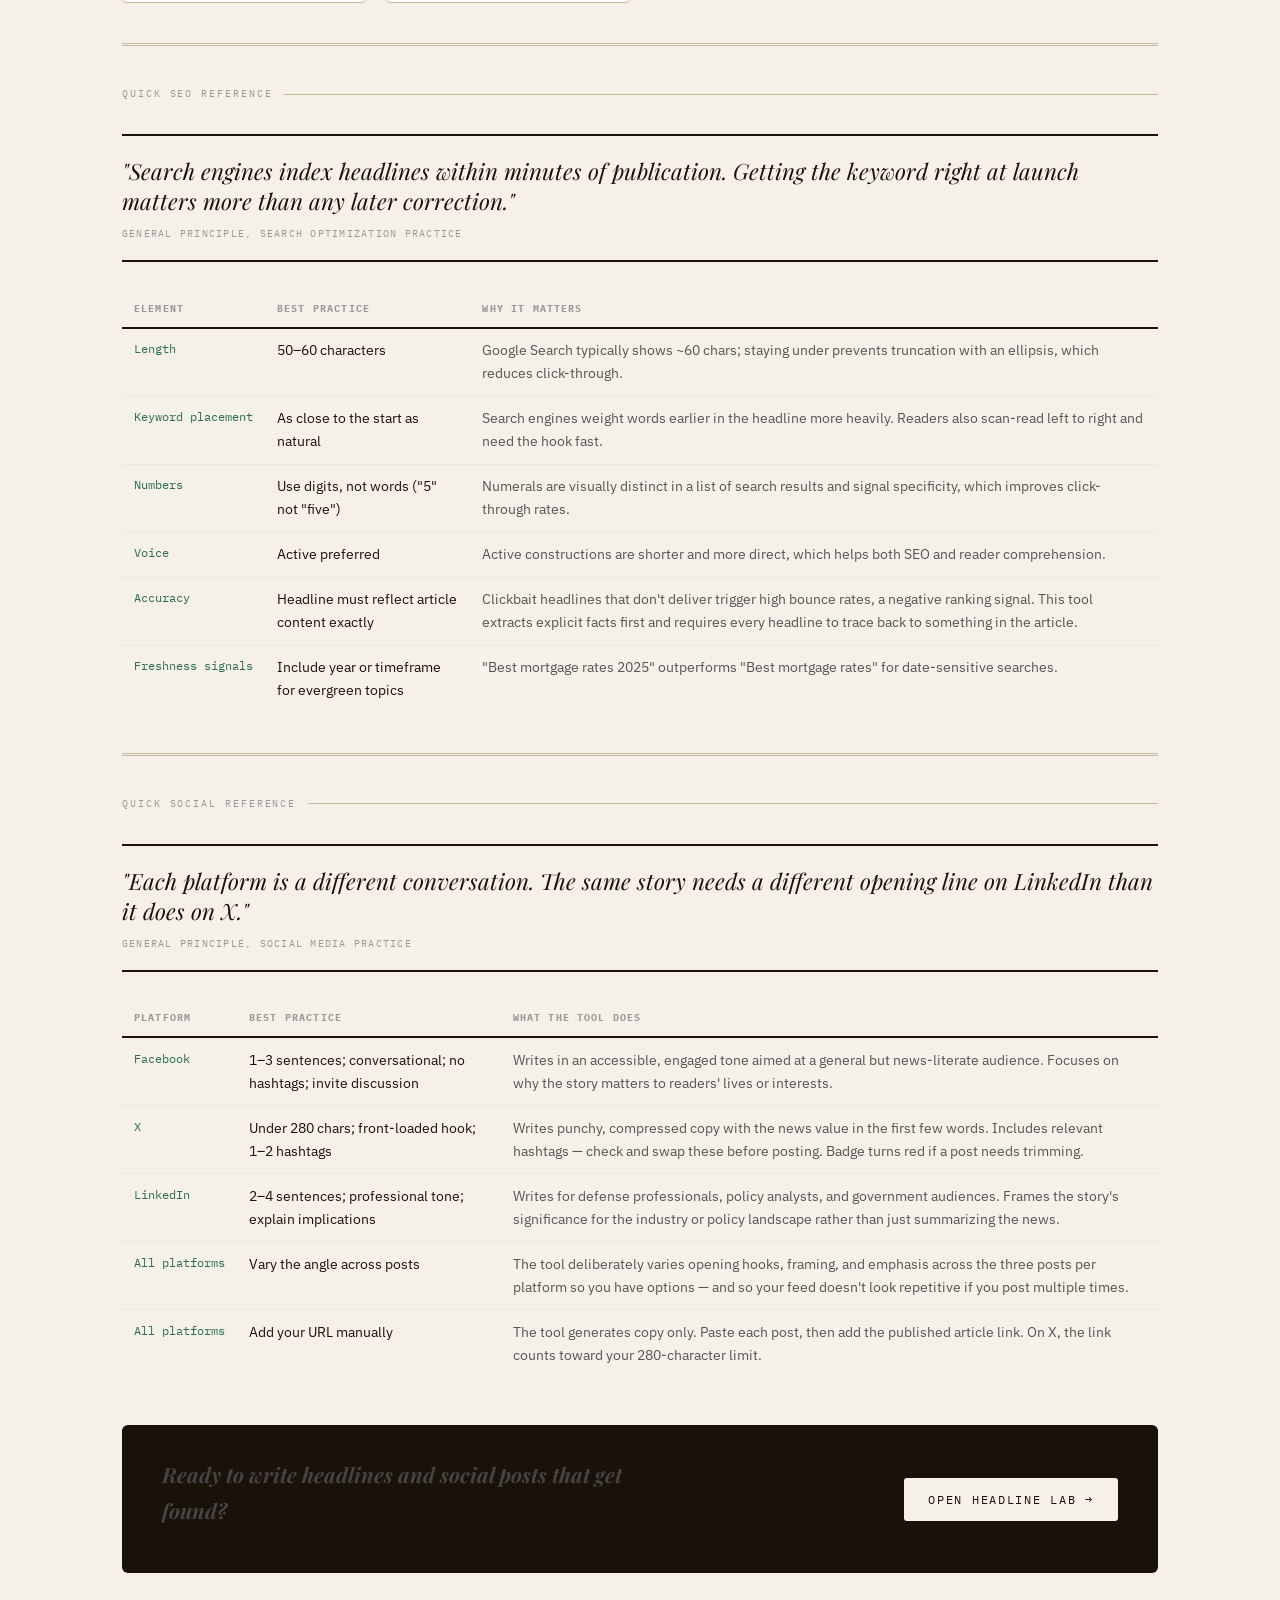
==== commit 08a061e9: "describe what you changed" ====
--- a/about.html
+++ b/about.html
@@ -6,27 +6,27 @@
   <title>About · Headline Lab · Newsroom SEO &amp; Social Tool</title>
   <link rel="preconnect" href="https://fonts.googleapis.com" />
   <link href="https://fonts.googleapis.com/css2?family=Playfair+Display:ital,wght@0,700;0,900;1,700&family=IBM+Plex+Mono:wght@400;500&family=IBM+Plex+Sans:wght@400;500;600&display=swap" rel="stylesheet" />
-<link rel="stylesheet" href="headline-lab.css">
-<link rel="icon" type="image/svg+xml" href="favicon.svg">
+  <link rel="stylesheet" href="headline-lab.css">
+  <link rel="icon" type="image/svg+xml" href="favicon.svg">
 </head>
 <body>
 
 <!-- Masthead -->
 <header>
   <h1><a href="index.php">Headline Lab</a></h1>
-  <span class="kicker">SEO & Social-Media Tool</span>
+  <span class="kicker">SEO &amp; Social-Media Tool</span>
   <nav>
     <a href="index.php">The Tool</a>
     <a href="about.html" class="active">About</a>
     <a href="bookmarklet.html">Bookmarklet</a>
-    <a href="/cdn-cgi/l/email-protection#2e4c5e4b40475d5a41406e4a4b484b405d4b41404b004d4143115d5b4c444b4d5a13664b4f4a4247404b0b1c1e624f4c">Contact</a>
+    <a href="mailto:bpeniston@defenseone.com?subject=Headline%20Lab">Contact</a>
   </nav>
 </header>
 
 <!-- Hero -->
 <div class="hero">
   <div class="hero-eyebrow">Huh?</div>
- <p>Paste your story in. Get six SEO headlines and nine social posts back. Maybe&nbsp;they're&nbsp;useful. At least they're&nbsp;fast.</p>
+  <p>Point it at your story. Get six SEO headlines and nine social posts back. Maybe&nbsp;they're&nbsp;useful.</p>
 </div>
 
 <!-- Page body -->
@@ -45,7 +45,30 @@
       <h3>What this is</h3>
       <p>Clicks from Google are down (no doubt, partly because of AI-generated "summaries") so I—that is, <a href="https://www.defenseone.com/voices/bradley-peniston/10609/">D1 editor Brad Peniston</a>—asked Claude to whip up a tool that could help us with SEO without exposing/giving away our prepublication work. Which it did, in just a few minutes. Then I asked it to add social post generation. Then I asked it to write almost all of the text on this page.</p>
       <p>Now the tool lives on <a href="http://navybook.com">my private domain</a> and it swears it's not sending anything that might be captured and stored.</p>
-      <p>Please <a href="/cdn-cgi/l/email-protection#fd9f8d9893948e899293bd99989b98938e98929398d39e9290c28e889f97989e89c0b5989c9991949398d8cfcdb19c9f">let me know</a> what you think, and how this might be made more useful and easier to use.</p>
+      <p>Please <a href="mailto:bpeniston@defenseone.com?subject=Headline%20Lab">let me know</a> what you think, and how this might be made more useful and easier to use.</p>
+    </div>
+  </div>
+
+  <hr class="rule" />
+
+  <!-- Three ways to use it -->
+  <div class="section-label">Three Ways to Use It</div>
+
+  <div class="feature-grid">
+    <div class="feature-card">
+      <span class="fc-icon">🌐</span>
+      <h4>Web tool</h4>
+      <p>Go to <a href="https://navybook.com/D1/seo/index.php">navybook.com/D1/seo/</a>, paste your article, and generate. Works in any browser, no installation needed. Good for occasional use or if you're on a machine without the extension.</p>
+    </div>
+    <div class="feature-card">
+      <span class="fc-icon">🔖</span>
+      <h4>Bookmarklet</h4>
+      <p>Drag the <a href="bookmarklet.html">Athena bookmarklet</a> to your browser toolbar. When you're editing a post in Athena, one click grabs the article text and sends it to Headline Lab — no copying, no switching tabs, no pasting.</p>
+    </div>
+    <div class="feature-card">
+      <span class="fc-icon">🧩</span>
+      <h4>Chrome extension</h4>
+      <p>The most integrated option. The extension lives inside Athena's post editor — a <strong>Headline Lab</strong> button appears next to the Title field. Click it to open a slide-in panel, generate headlines and subheds, and paste them directly into the post with one click. No tab-switching required.</p>
     </div>
   </div>
 
@@ -95,6 +118,10 @@
       <div class="qa-a">Yes. The tool sends your text to Anthropic's API (not to the public Claude.ai product). Anthropic's API does not use inputs for model training and does not store your content after the request completes. Our server also does not log or save article text. The only thing that persists is the output — headlines or social posts — displayed in your browser until you close or refresh the tab.</div>
     </li>
     <li>
+      <div class="qa-q">Which version should I use — web, bookmarklet, or extension?</div>
+      <div class="qa-a">The Chrome extension is the most convenient if you're working in Athena regularly — it puts the tool inside the editor so you never leave the page. The bookmarklet is a good middle ground: one click grabs the article from Athena and opens Headline Lab with the text pre-filled. The web tool is the fallback — it works anywhere and requires nothing installed, but you have to copy and paste manually.</div>
+    </li>
+    <li>
       <div class="qa-q">How is this different from just using ChatGPT or Claude.ai?</div>
       <div class="qa-a">Public AI chatbots (ChatGPT, Claude.ai, Gemini, etc.) may use conversations to improve their models, and anything entered is processed on shared infrastructure with looser data handling guarantees. Our tool calls the AI via a private API with different, stricter data terms — specifically designed for business use. It also runs through our own server, so your API key and configuration are never exposed to your browser.</div>
     </li>
@@ -107,6 +134,10 @@
       <div class="qa-a">Treat them as a strong first draft, not a finished product. The tool now runs a fact-extraction pass before generating, which keeps suggestions grounded in what the article actually says — but it still doesn't know your publication's style guide, your editor's preferences, or the subtle judgment that makes a headline really sing. Use the suggestions as a starting point; they're good at surfacing keyword opportunities and structural options you might not have considered. The final call is always yours.</div>
     </li>
     <li>
+      <div class="qa-q">How does the Chrome extension work inside Athena?</div>
+      <div class="qa-a">Once installed, the extension injects a <strong>Headline Lab</strong> button next to the Title field on every Athena post editing page. The button is grayed out until the Content field has body copy. Once it activates, clicking it opens a slide-in panel on the right side of the screen. You can set a target keyword and tone, then generate six headline + subhed pairs. Clicking any headline pastes it into the Title field; clicking a subhed pastes it into the Subhed field — without leaving the editor or switching tabs.</div>
+    </li>
+    <li>
       <div class="qa-q">What do the colored badges on headlines mean?</div>
       <div class="qa-a">The character-count badge turns <strong style="color:var(--green)">green</strong> when a headline falls in the 50–60 character sweet spot that Google typically displays in full. It turns <strong style="color:var(--accent)">red</strong> for headlines over 60 characters (they'll be truncated in search results) and stays yellow for headlines under 50 (still valid, but leaving value on the table). The keyword badge shows which search term the AI targeted in that particular headline.</div>
     </li>
@@ -116,7 +147,7 @@
     </li>
     <li>
       <div class="qa-q">Should I use social posts as-is?</div>
-      <div class="qa-a">Same principle as headlines: treat them as a first draft. The tool extracts key facts before writing posts, so suggestions stay grounded in what the article actually says — no embellishment, no superlatives the article doesn't use. That said, it still doesn't know your account's voice or audience. A quick edit to add a specific detail or your own phrasing will usually improve them. The copy button makes it easy to grab a post and paste it into your scheduling tool.</div>
+      <div class="qa-a">Same principle as headlines: treat them as a first draft. The tool extracts key facts before writing posts, so suggestions stay grounded in what the article actually says — no embellishment, no superlatives the article doesn't use. That said, it still doesn't know your account's voice or audience. A quick edit to add a specific detail or your own phrasing will usually improve them.</div>
     </li>
     <li>
       <div class="qa-q">Can I generate both headlines and social posts for the same article?</div>
@@ -182,12 +213,12 @@
     <div class="feature-card">
       <span class="fc-icon">🔀</span>
       <h4>Use different posts for different days</h4>
-      <p>You get six posts per platform. Spread them out. Each one leads with a different angle, so staggering publication keeps your feed from feeling repetitive.</p>
+      <p>You get three posts per platform. Spread them out. Each one leads with a different angle, so staggering publication keeps your feed from feeling repetitive.</p>
     </div>
     <div class="feature-card">
       <span class="fc-icon">🔗</span>
       <h4>Add the URL before posting</h4>
-      <p>The tool writes copy only — it doesn't know your published URL. Paste the article link into each post before scheduling. On X, the URL counts toward your 280 characters.</p>
+      <p>The tool writes copy only — it doesn't know your published URL. Paste the article link into each post before scheduling. On X, the URL counts toward your 280-character limit.</p>
     </div>
     <div class="feature-card">
       <span class="fc-icon">🏷️</span>
@@ -294,8 +325,8 @@
       </tr>
       <tr>
         <td>All platforms</td>
-        <td>Vary the angle across the 6 posts</td>
-        <td>The tool deliberately varies opening hooks, framing, and emphasis across the six posts per platform so you have options — and so your feed doesn't look repetitive if you post multiple times.</td>
+        <td>Vary the angle across posts</td>
+        <td>The tool deliberately varies opening hooks, framing, and emphasis across the three posts per platform so you have options — and so your feed doesn't look repetitive if you post multiple times.</td>
       </tr>
       <tr>
         <td>All platforms</td>
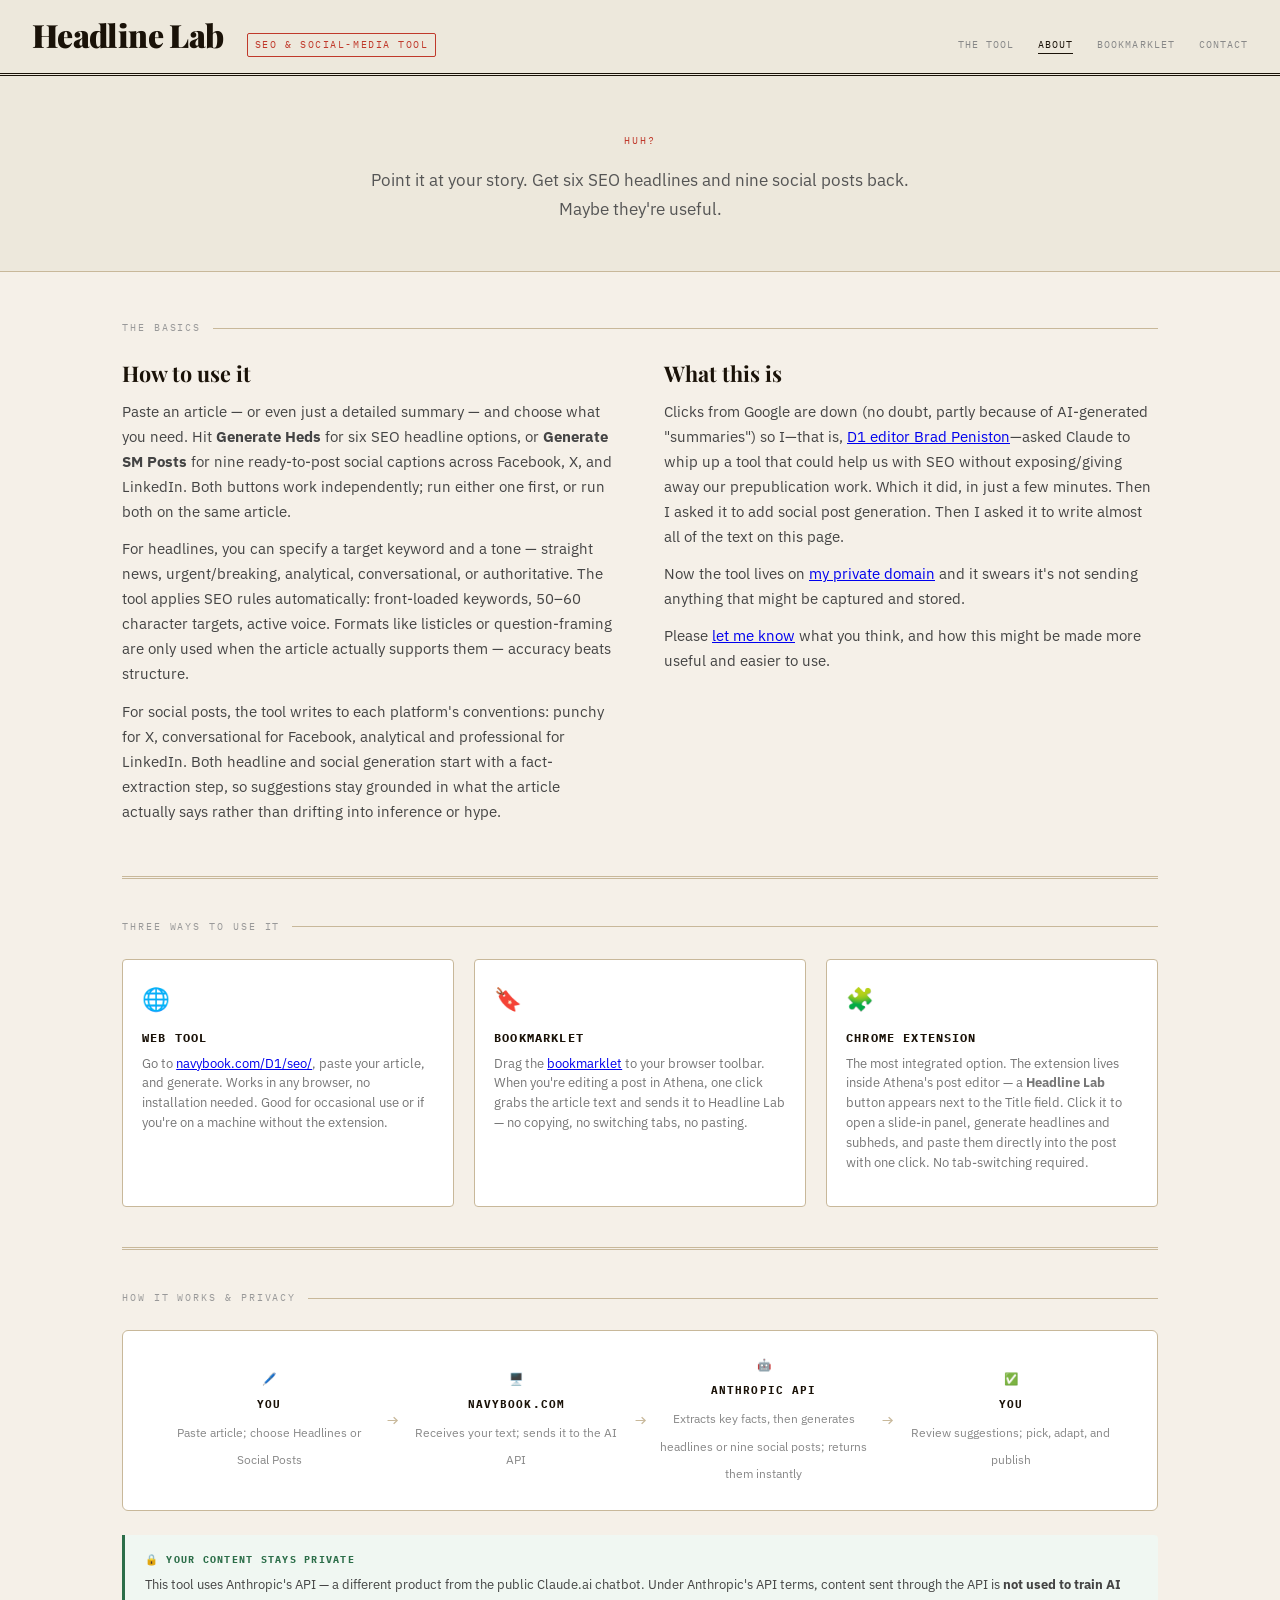
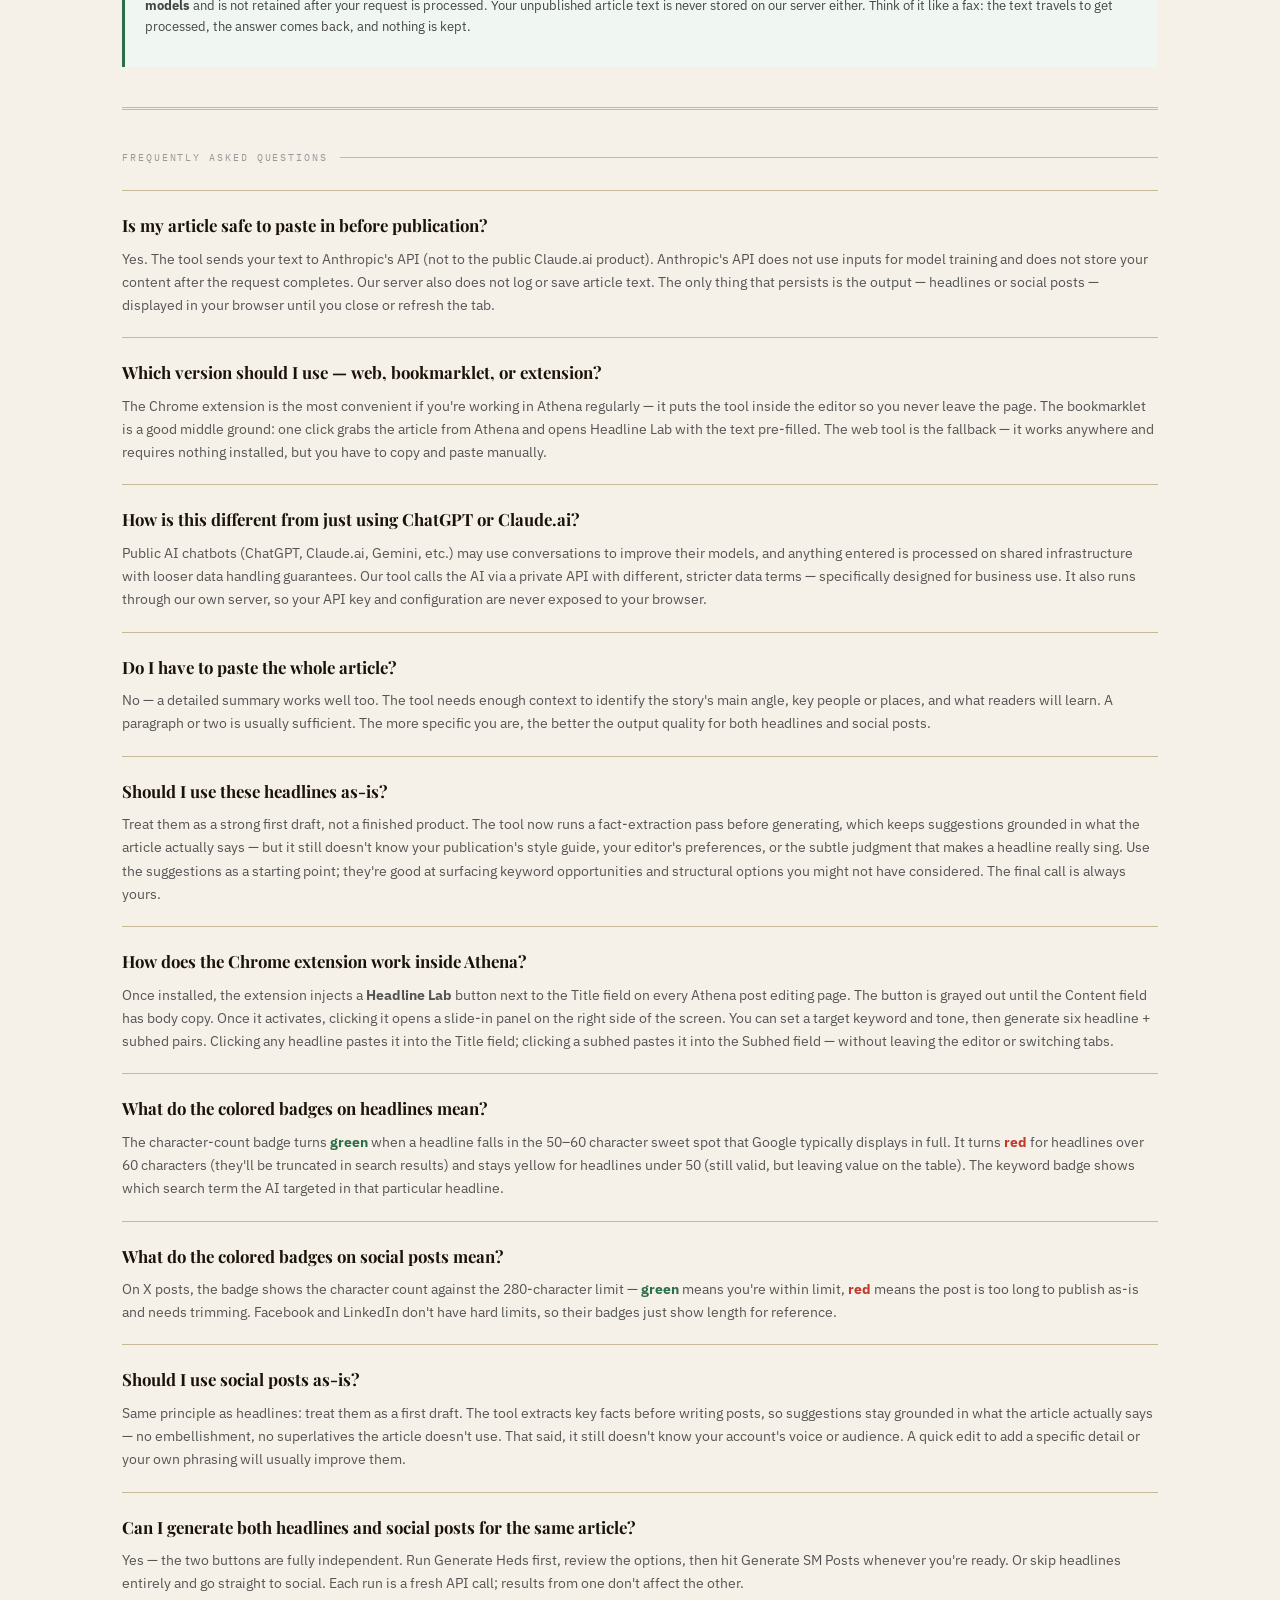
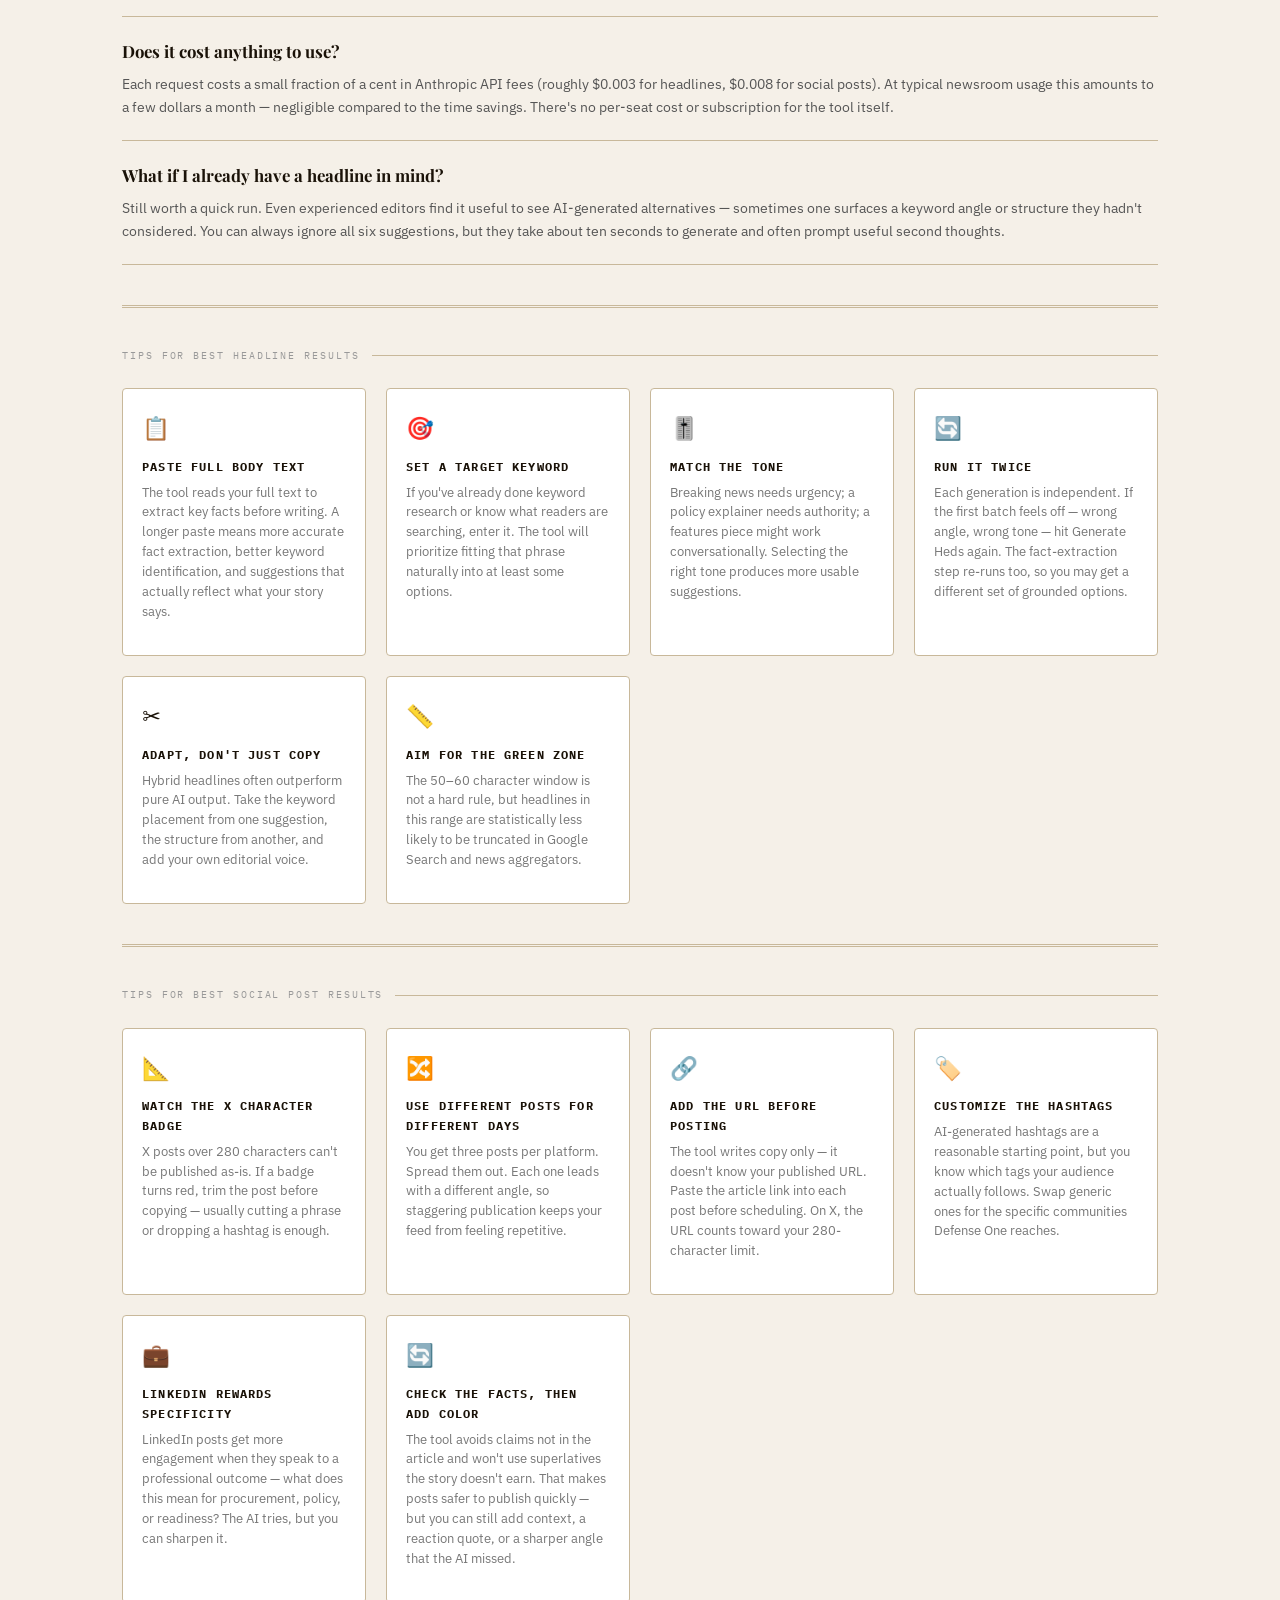
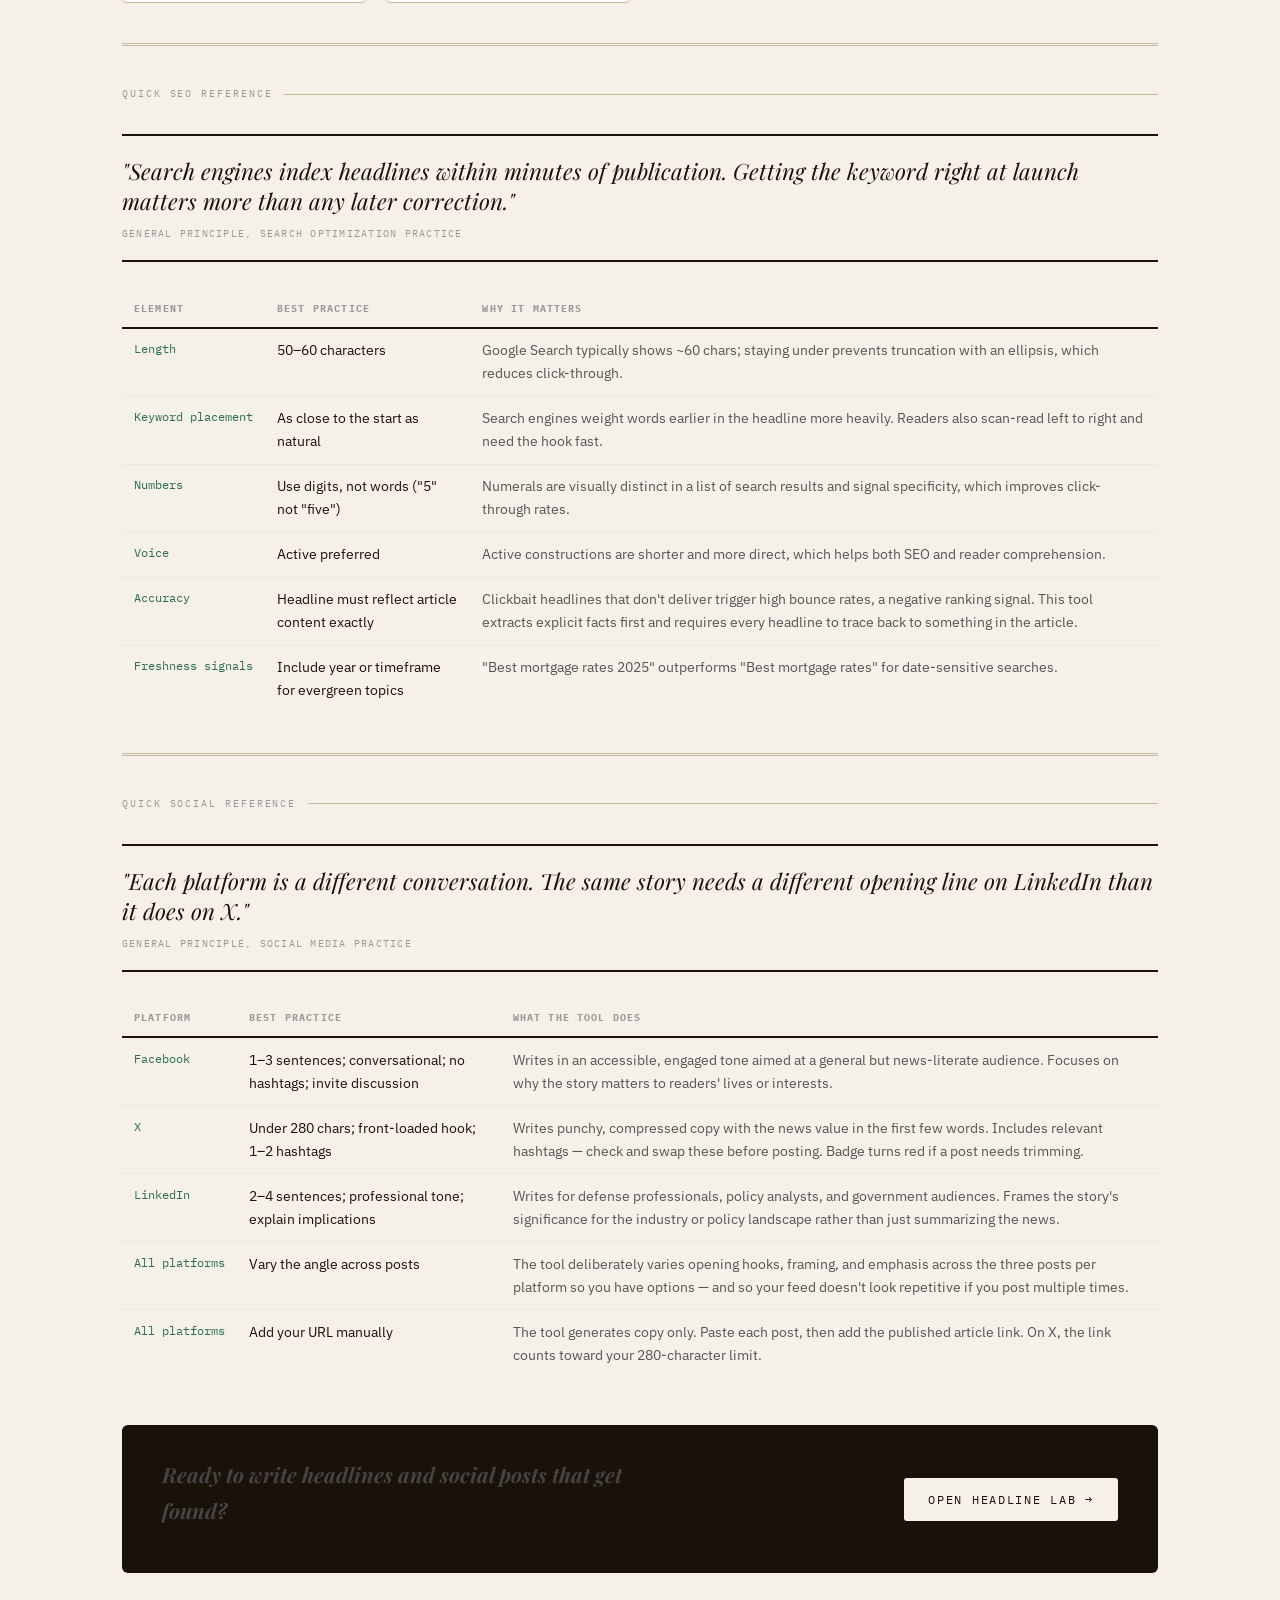
==== commit cb42d1fe: "Update about page" ====
--- a/about.html
+++ b/about.html
@@ -63,7 +63,7 @@
     <div class="feature-card">
       <span class="fc-icon">🔖</span>
       <h4>Bookmarklet</h4>
-      <p>Drag the <a href="bookmarklet.html">Athena bookmarklet</a> to your browser toolbar. When you're editing a post in Athena, one click grabs the article text and sends it to Headline Lab — no copying, no switching tabs, no pasting.</p>
+      <p>Drag the <a href="bookmarklet.html">bookmarklet</a> to your browser toolbar. When you're editing a post in Athena, one click grabs the article text and sends it to Headline Lab — no copying, no switching tabs, no pasting.</p>
     </div>
     <div class="feature-card">
       <span class="fc-icon">🧩</span>
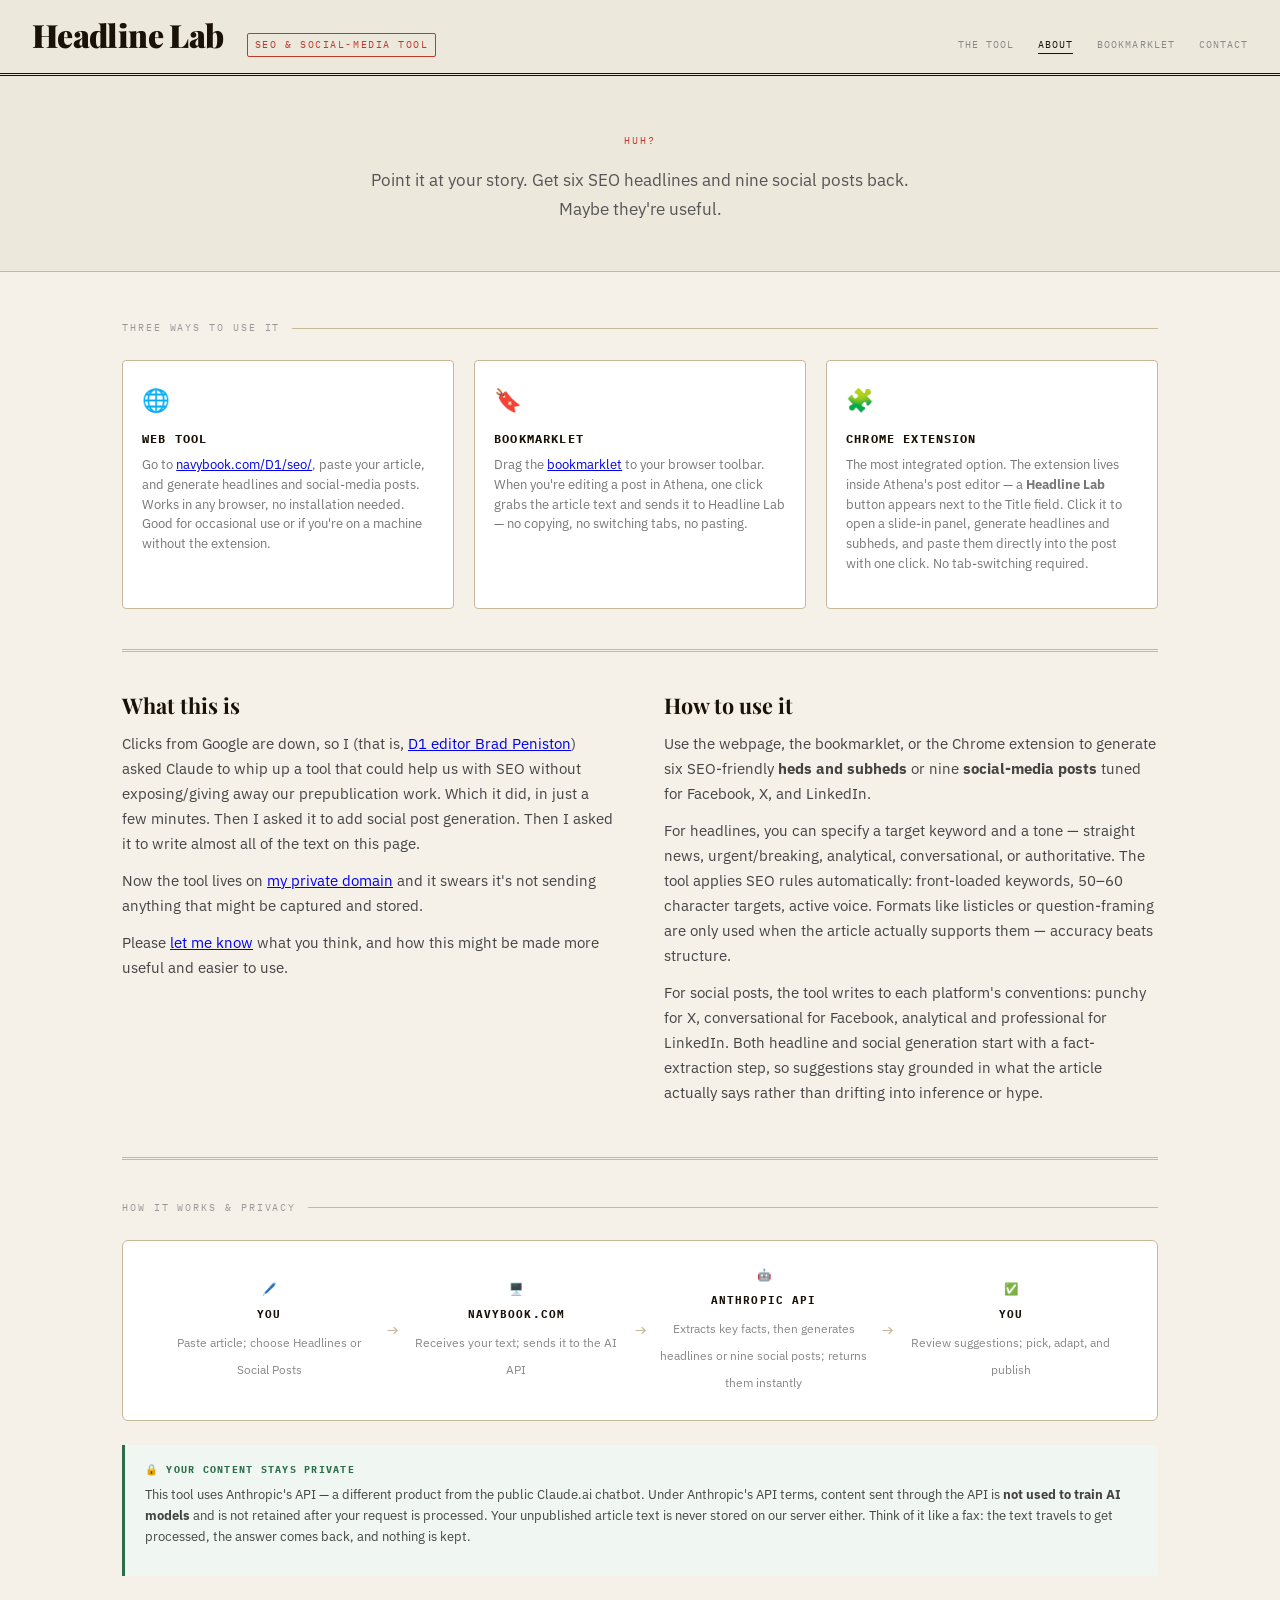
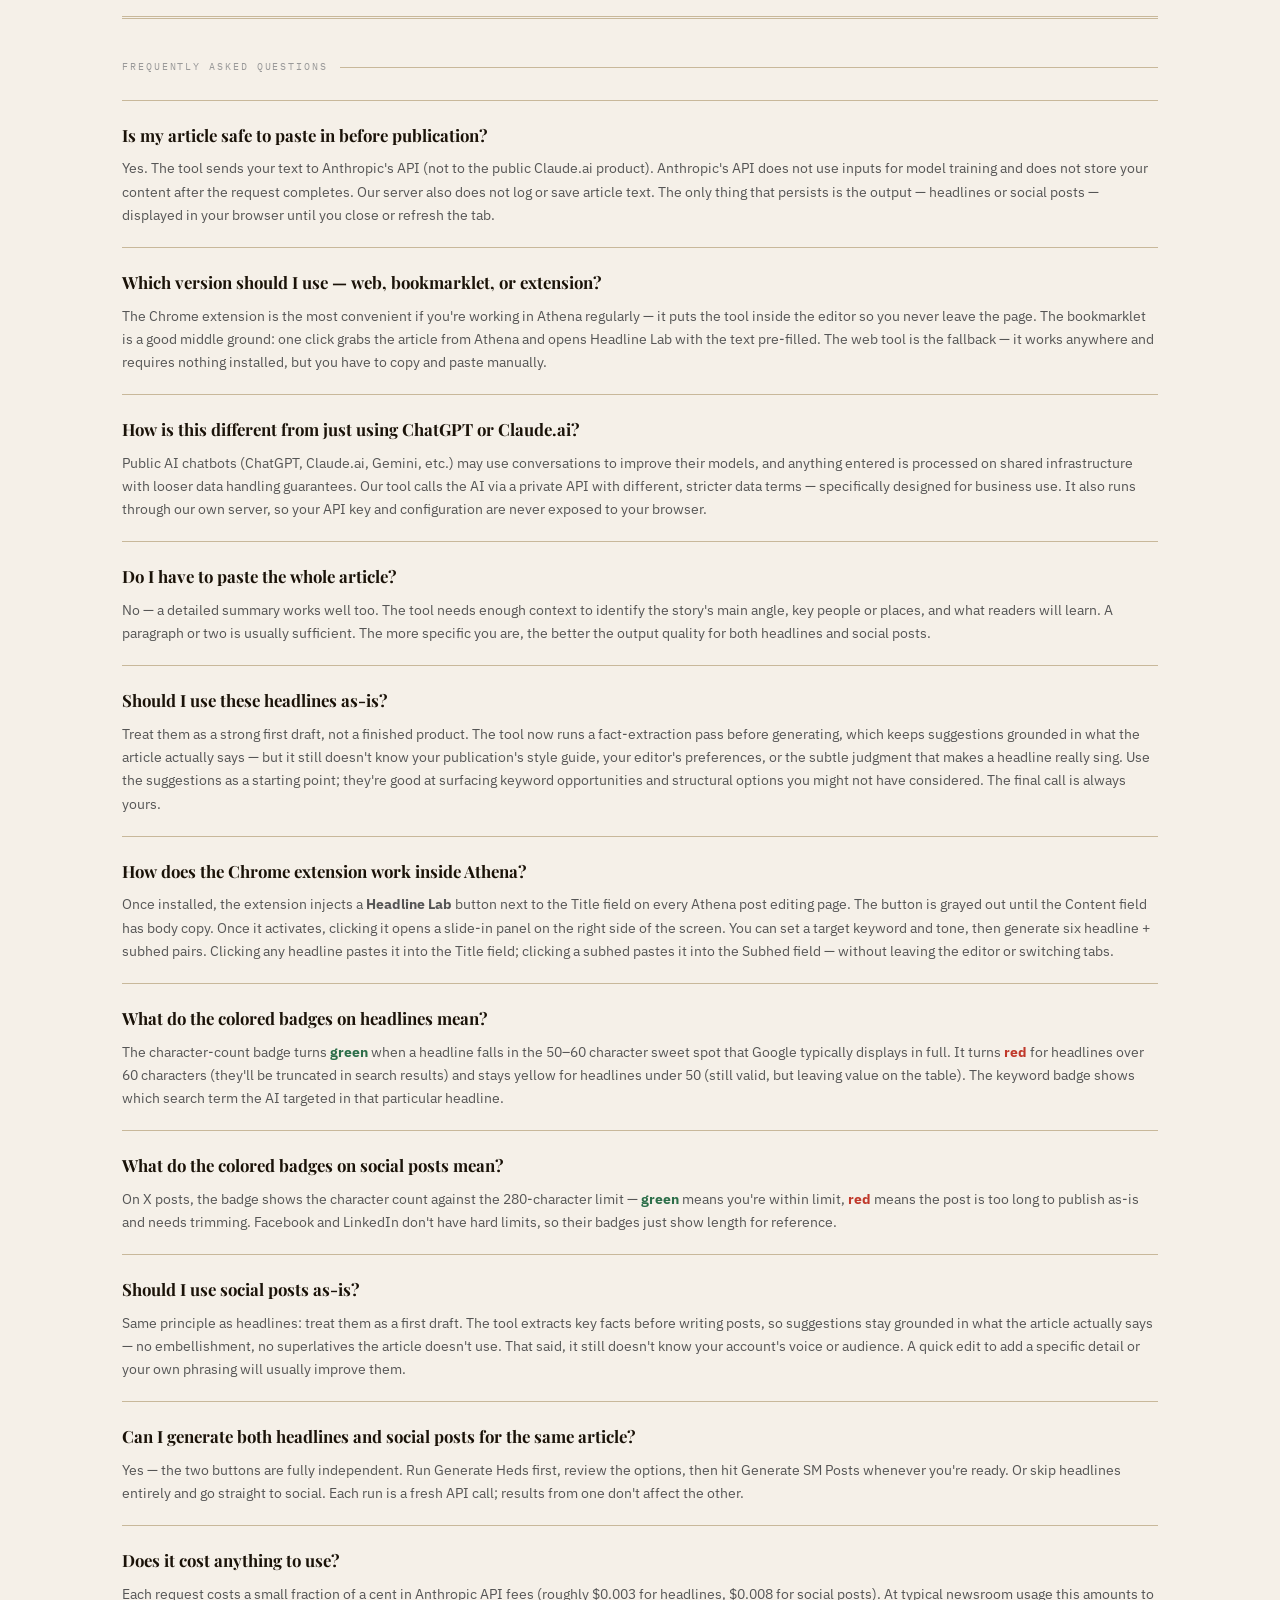
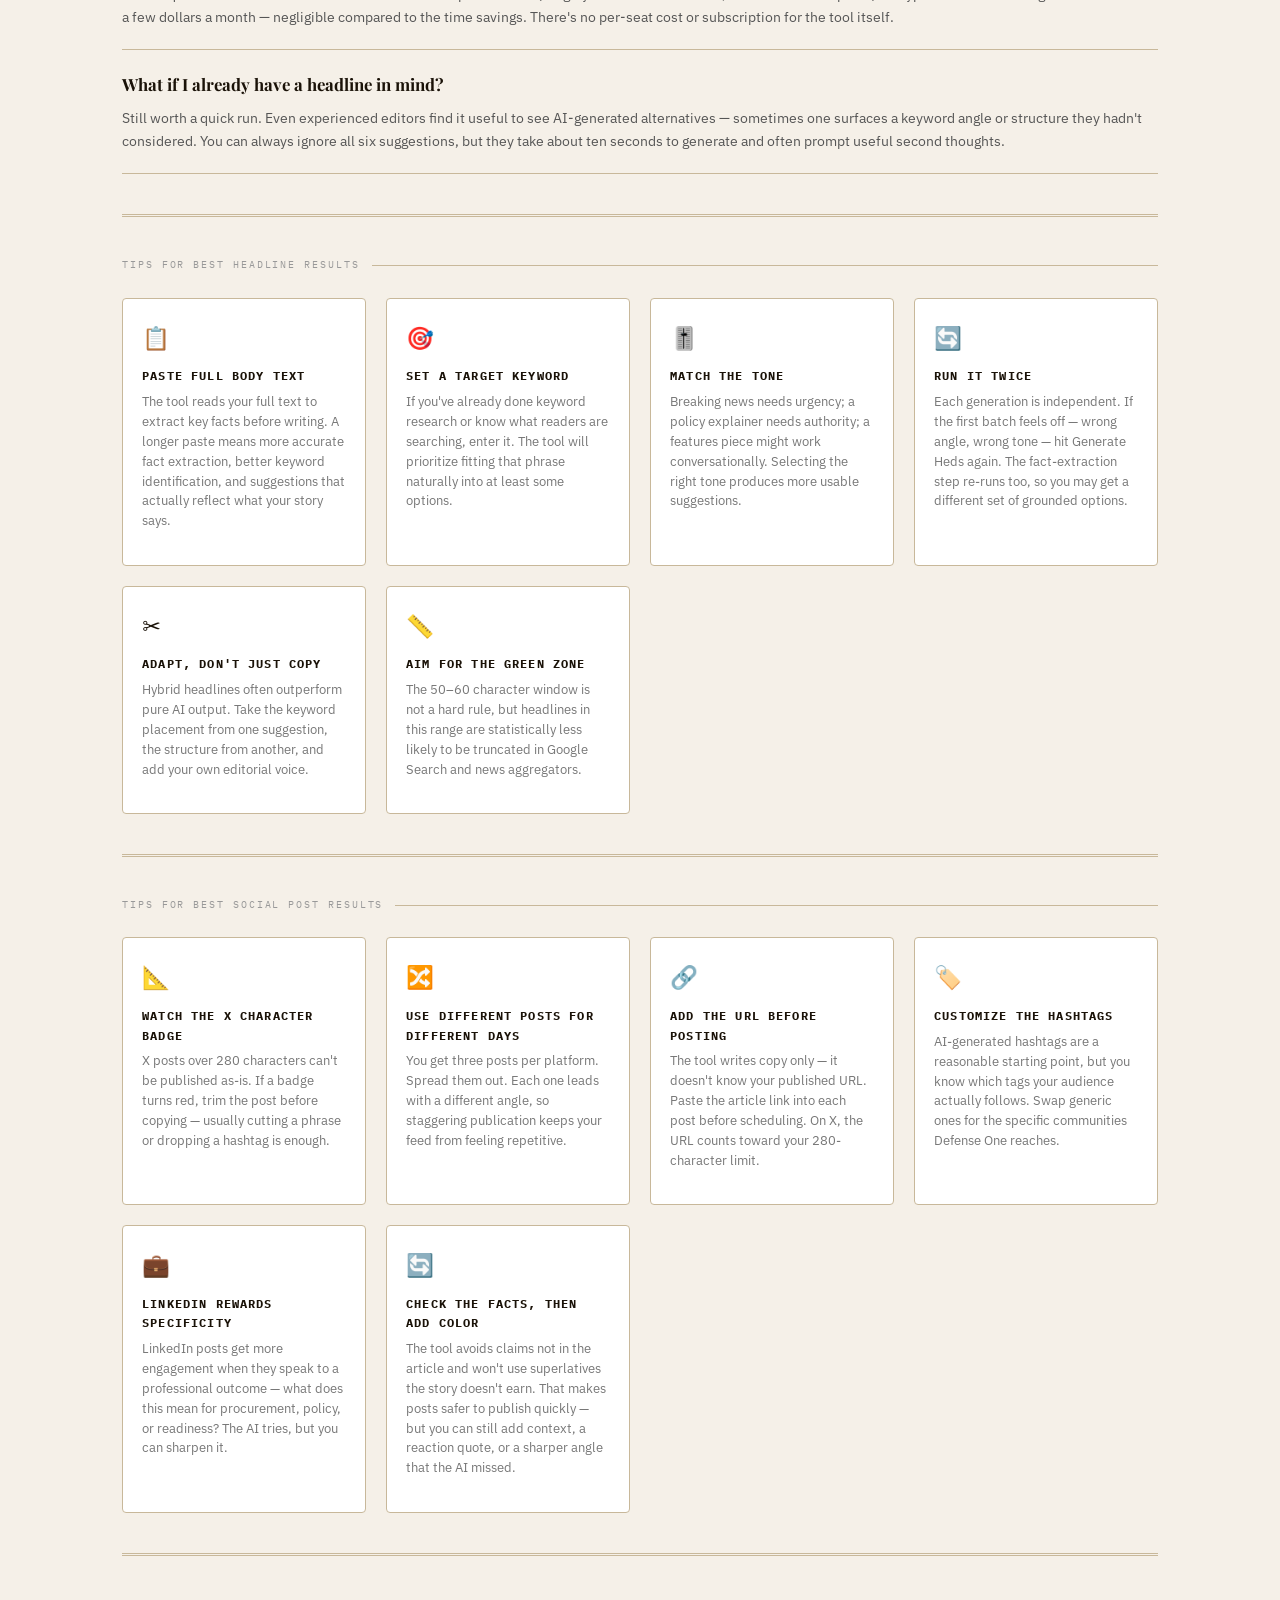
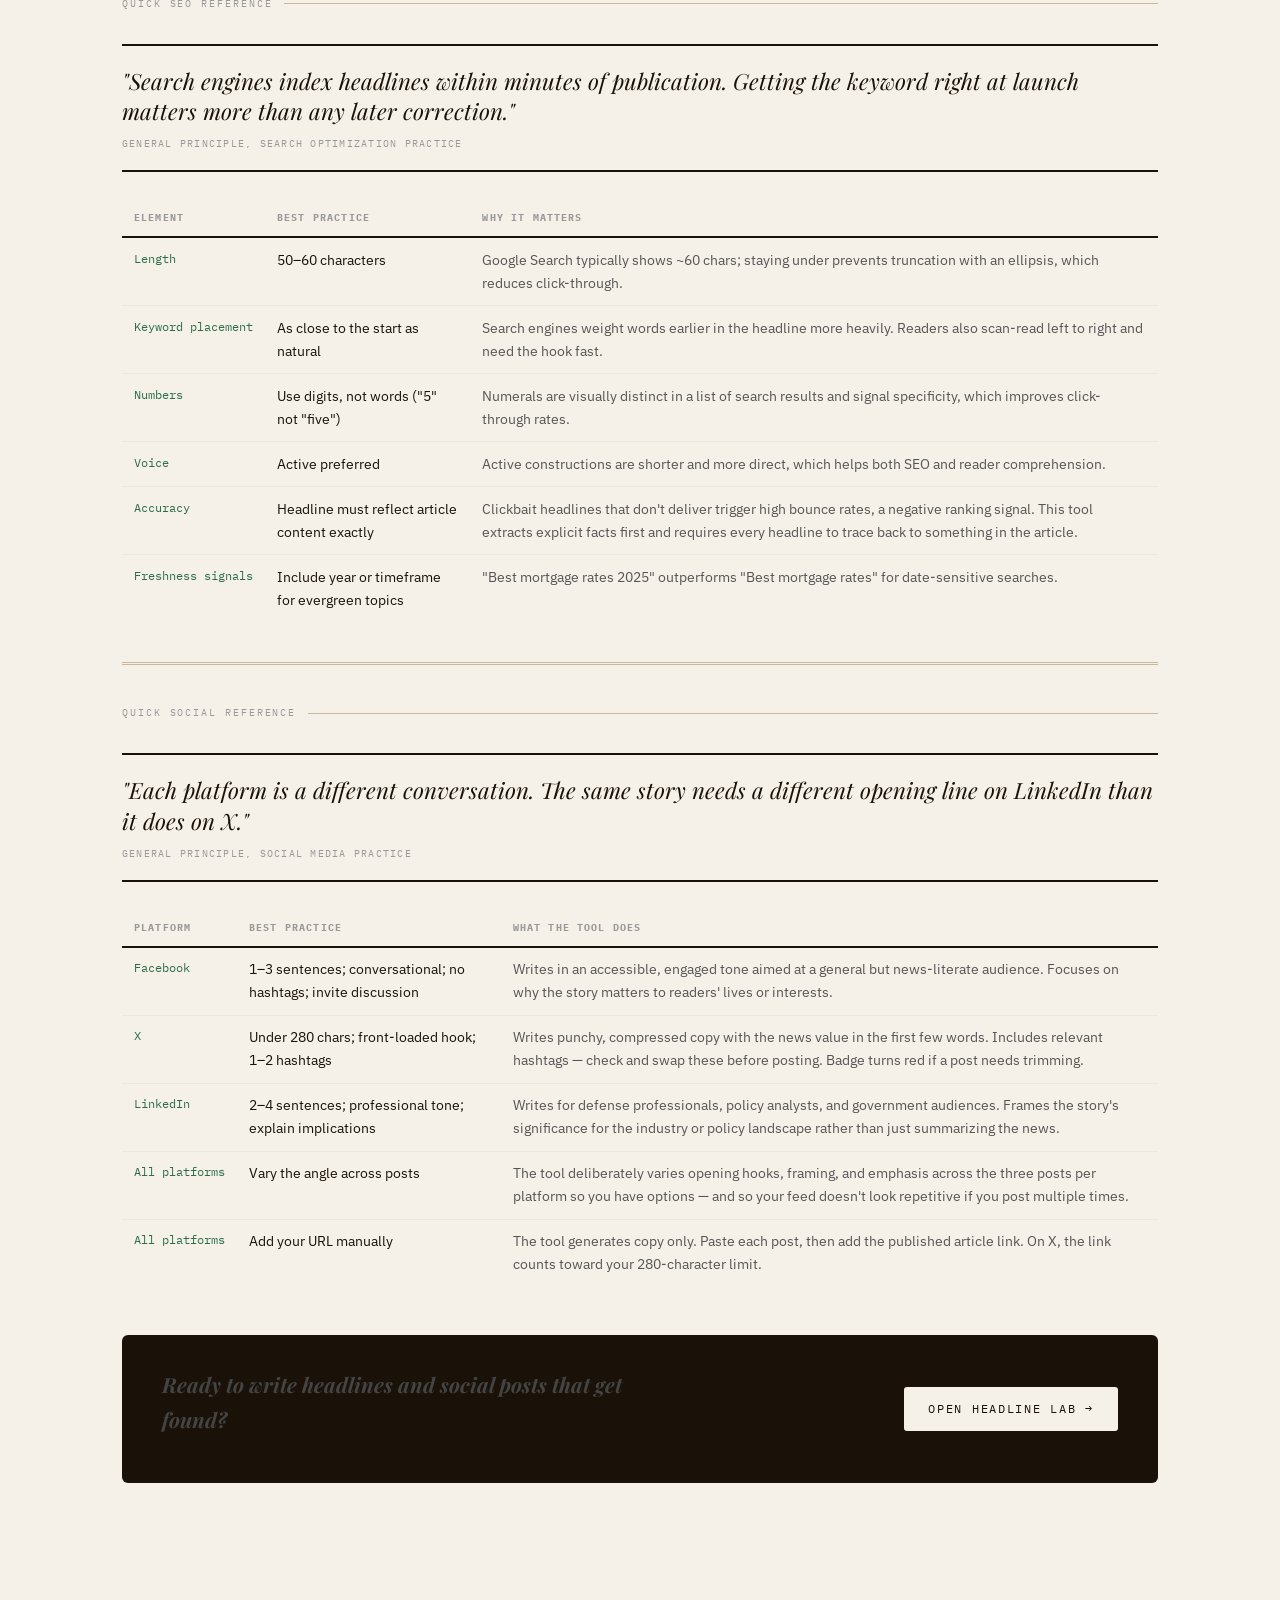
==== commit 6c8cd193: "Update bookmarklet with domain check" ====
--- a/about.html
+++ b/about.html
@@ -33,32 +33,15 @@
 <div class="page">
 
   <!-- What it does -->
-  <div class="section-label">The Basics</div>
-  <div class="two-col-prose">
-    <div class="prose">
-      <h3>How to use it</h3>
-      <p>Paste an article — or even just a detailed summary — and choose what you need. Hit <strong>Generate Heds</strong> for six SEO headline options, or <strong>Generate SM Posts</strong> for nine ready-to-post social captions across Facebook, X, and LinkedIn. Both buttons work independently; run either one first, or run both on the same article.</p>
-      <p>For headlines, you can specify a target keyword and a tone — straight news, urgent/breaking, analytical, conversational, or authoritative. The tool applies SEO rules automatically: front-loaded keywords, 50–60 character targets, active voice. Formats like listicles or question-framing are only used when the article actually supports them — accuracy beats structure.</p>
-      <p>For social posts, the tool writes to each platform's conventions: punchy for X, conversational for Facebook, analytical and professional for LinkedIn. Both headline and social generation start with a fact-extraction step, so suggestions stay grounded in what the article actually says rather than drifting into inference or hype.</p>
-    </div>
-    <div class="prose">
-      <h3>What this is</h3>
-      <p>Clicks from Google are down (no doubt, partly because of AI-generated "summaries") so I—that is, <a href="https://www.defenseone.com/voices/bradley-peniston/10609/">D1 editor Brad Peniston</a>—asked Claude to whip up a tool that could help us with SEO without exposing/giving away our prepublication work. Which it did, in just a few minutes. Then I asked it to add social post generation. Then I asked it to write almost all of the text on this page.</p>
-      <p>Now the tool lives on <a href="http://navybook.com">my private domain</a> and it swears it's not sending anything that might be captured and stored.</p>
-      <p>Please <a href="mailto:bpeniston@defenseone.com?subject=Headline%20Lab">let me know</a> what you think, and how this might be made more useful and easier to use.</p>
-    </div>
-  </div>
-
-  <hr class="rule" />
-
-  <!-- Three ways to use it -->
+
+    <!-- Three ways to use it -->
   <div class="section-label">Three Ways to Use It</div>
 
   <div class="feature-grid">
     <div class="feature-card">
       <span class="fc-icon">🌐</span>
       <h4>Web tool</h4>
-      <p>Go to <a href="https://navybook.com/D1/seo/index.php">navybook.com/D1/seo/</a>, paste your article, and generate. Works in any browser, no installation needed. Good for occasional use or if you're on a machine without the extension.</p>
+      <p>Go to <a href="https://navybook.com/D1/seo/index.php">navybook.com/D1/seo/</a>, paste your article, and generate headlines and social-media posts. Works in any browser, no installation needed. Good for occasional use or if you're on a machine without the extension.</p>
     </div>
     <div class="feature-card">
       <span class="fc-icon">🔖</span>
@@ -69,6 +52,26 @@
       <span class="fc-icon">🧩</span>
       <h4>Chrome extension</h4>
       <p>The most integrated option. The extension lives inside Athena's post editor — a <strong>Headline Lab</strong> button appears next to the Title field. Click it to open a slide-in panel, generate headlines and subheds, and paste them directly into the post with one click. No tab-switching required.</p>
+    </div>
+  </div>
+
+  <hr class="rule" />   
+<!--  <div class="section-label">The Basics</div> -->
+    
+  <div class="two-col-prose">
+    <div class="prose">
+
+      <h3>What this is</h3>
+      <p>Clicks from Google are down, so I (that is, <a href="https://www.defenseone.com/voices/bradley-peniston/10609/">D1 editor Brad Peniston</a>) asked Claude to whip up a tool that could help us with SEO without exposing/giving away our prepublication work. Which it did, in just a few minutes. Then I asked it to add social post generation. Then I asked it to write almost all of the text on this page.</p>
+      <p>Now the tool lives on <a href="http://navybook.com">my private domain</a> and it swears it's not sending anything that might be captured and stored.</p>
+      <p>Please <a href="mailto:bpeniston@defenseone.com?subject=Headline%20Lab">let me know</a> what you think, and how this might be made more useful and easier to use.</p>
+    </div>
+    <div class="prose">
+      <h3>How to use it</h3>
+            <p>Use the webpage, the bookmarklet, or the Chrome extension to generate six SEO-friendly <strong>heds and subheds</strong> or nine <strong>social-media posts</strong> tuned for Facebook, X, and LinkedIn.</p>
+      <p>For headlines, you can specify a target keyword and a tone — straight news, urgent/breaking, analytical, conversational, or authoritative. The tool applies SEO rules automatically: front-loaded keywords, 50–60 character targets, active voice. Formats like listicles or question-framing are only used when the article actually supports them — accuracy beats structure.</p>
+      <p>For social posts, the tool writes to each platform's conventions: punchy for X, conversational for Facebook, analytical and professional for LinkedIn. Both headline and social generation start with a fact-extraction step, so suggestions stay grounded in what the article actually says rather than drifting into inference or hype.</p>
+
     </div>
   </div>
 
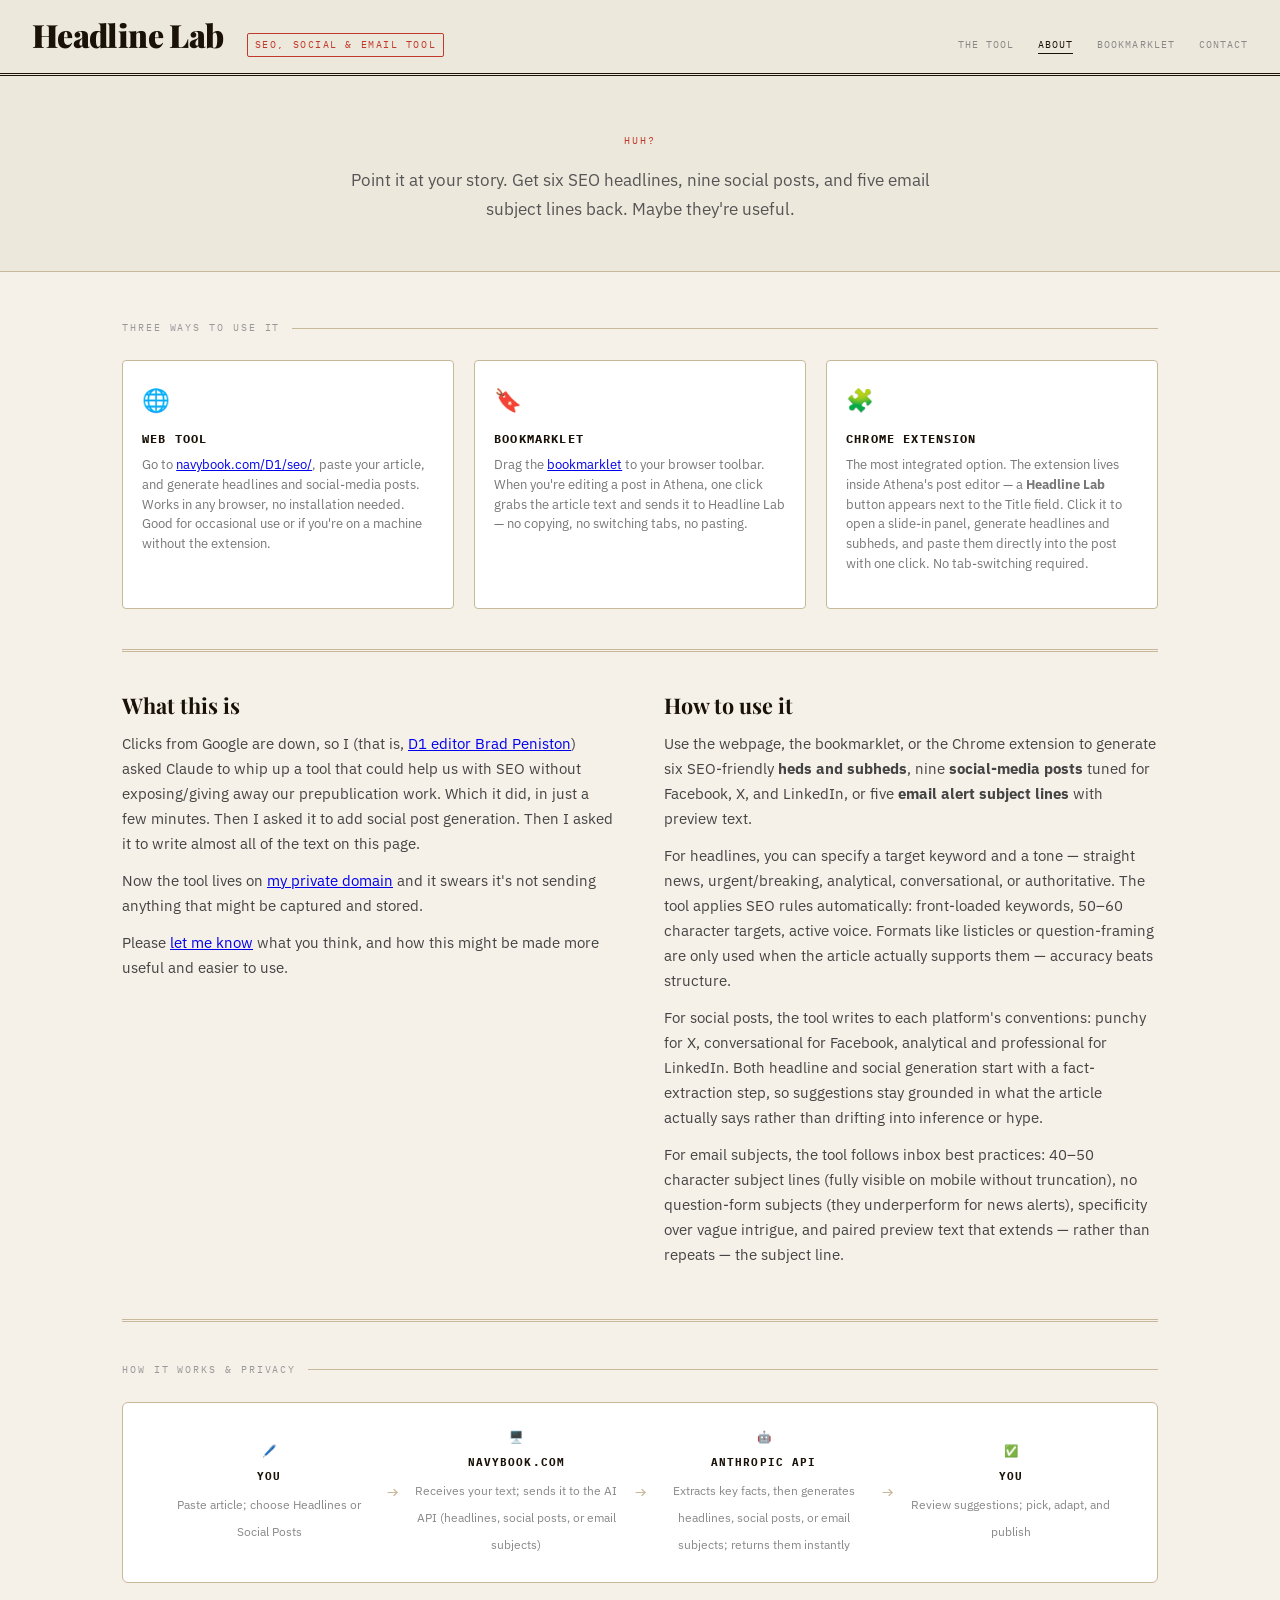
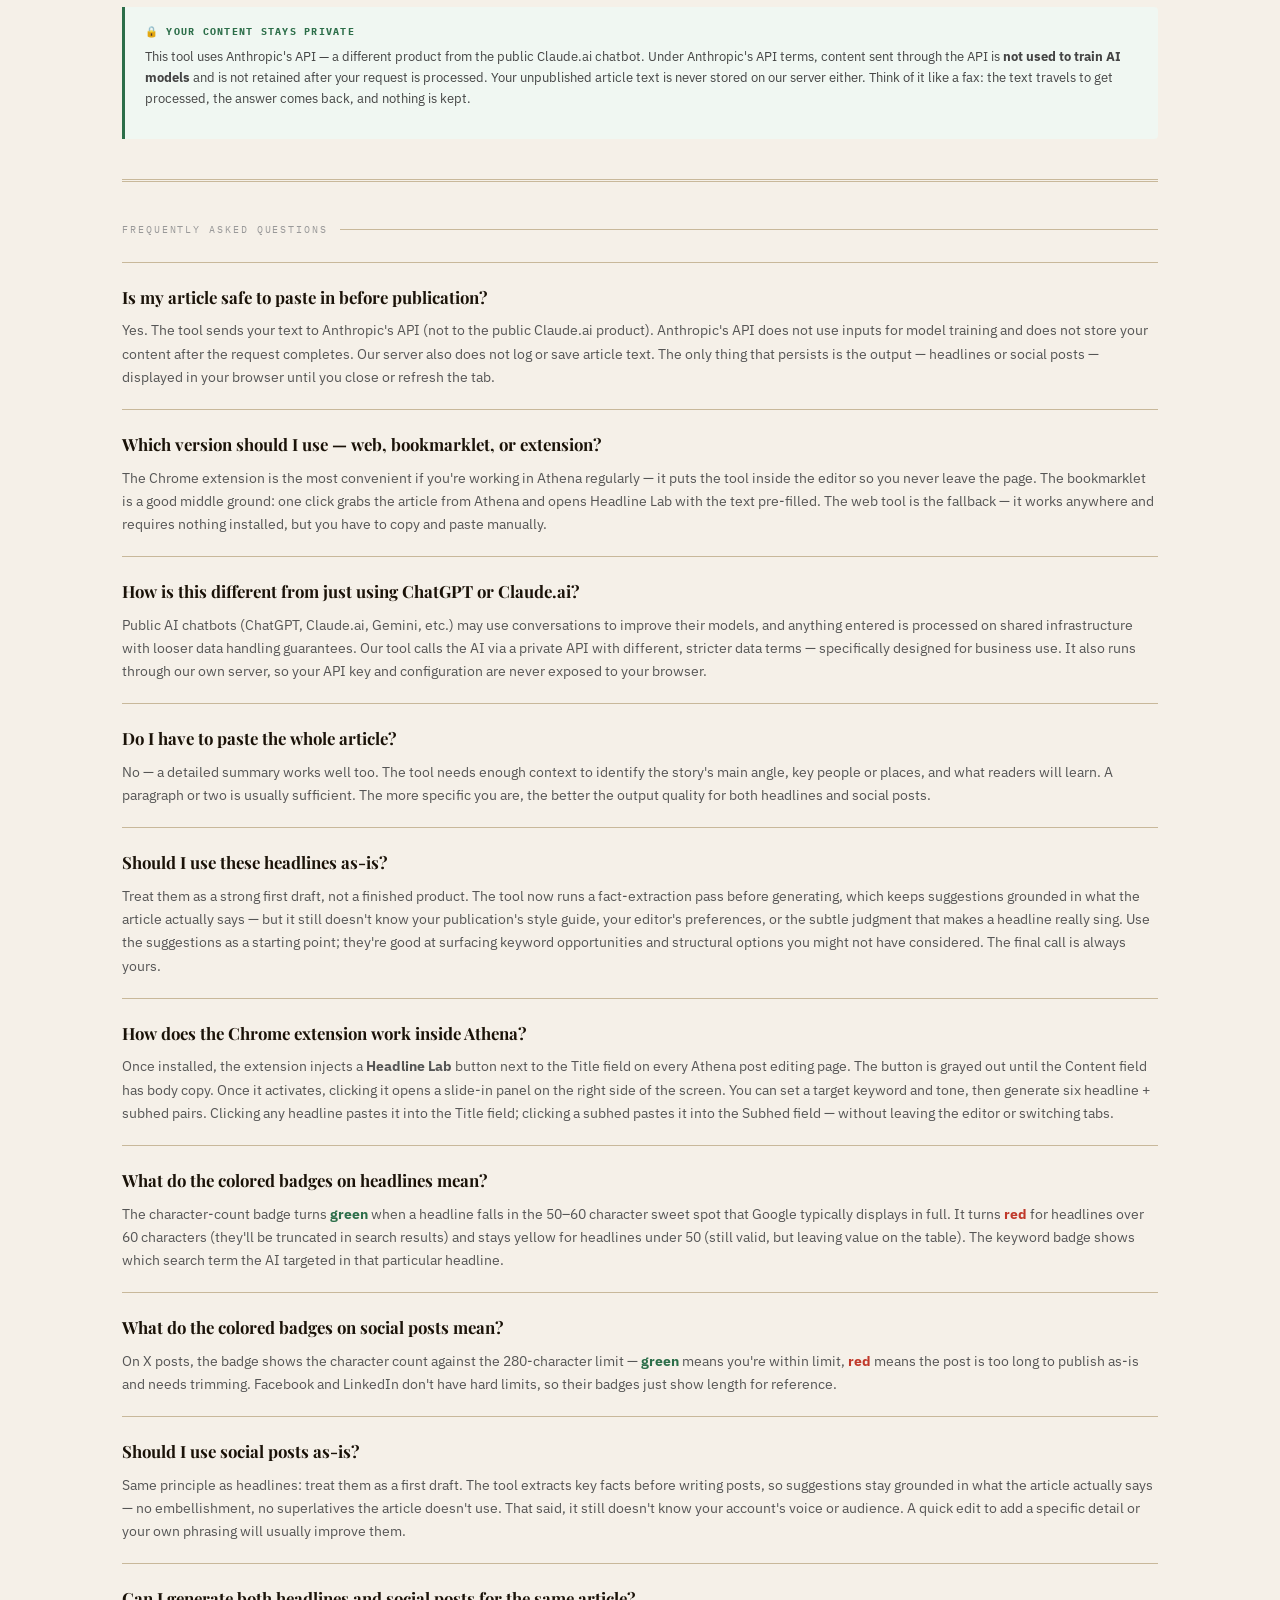
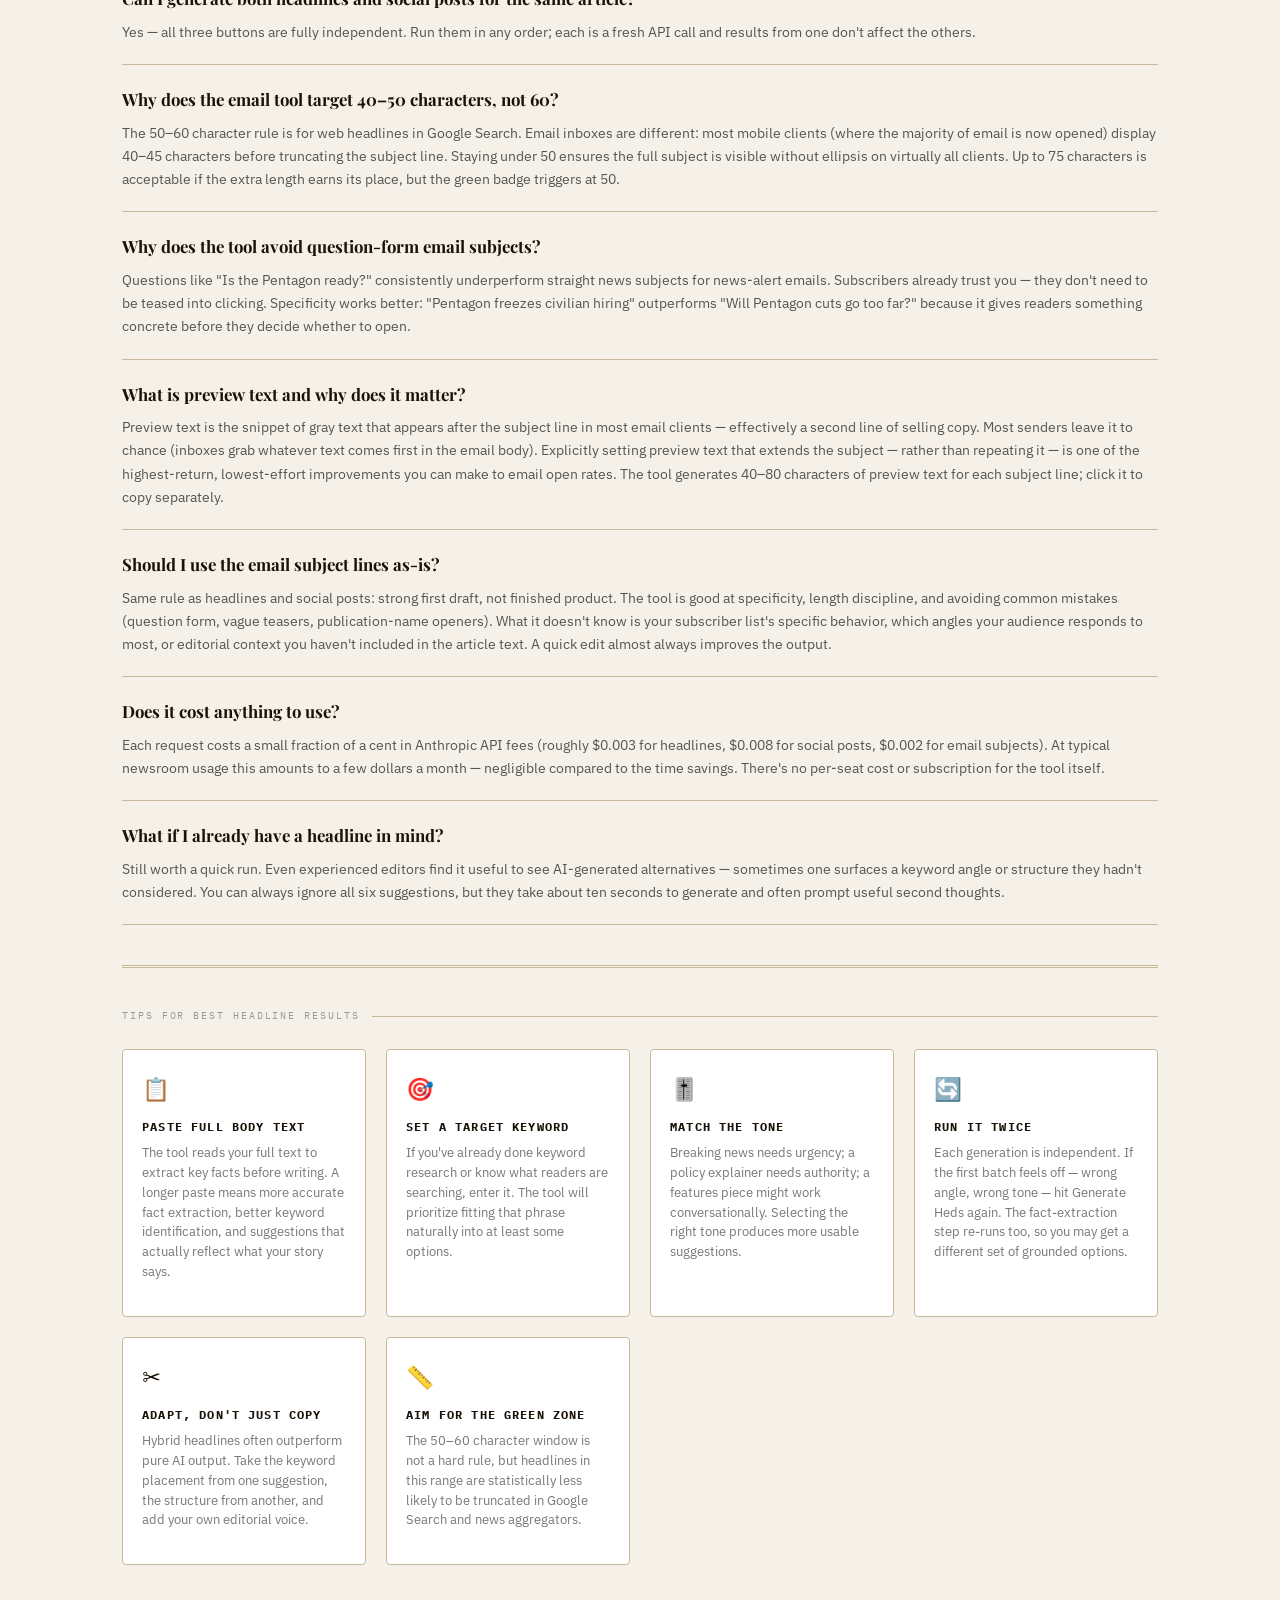
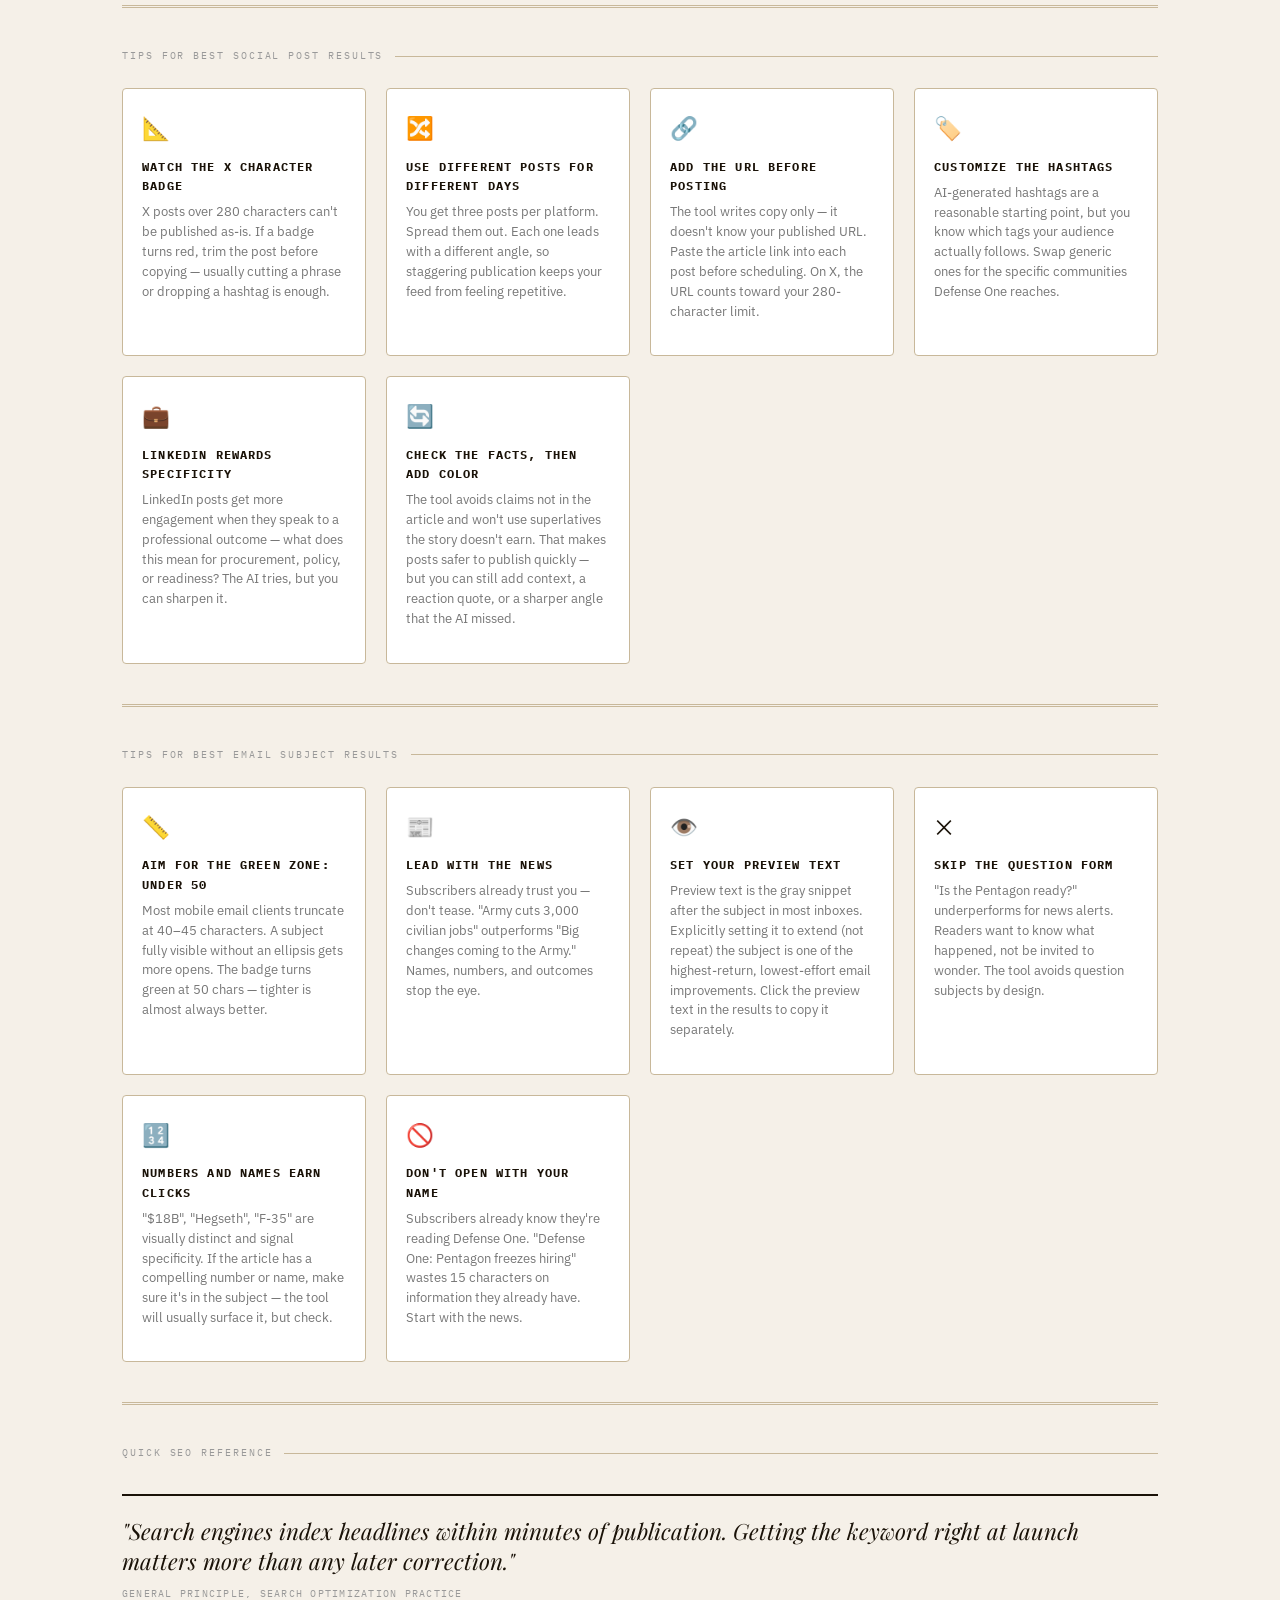
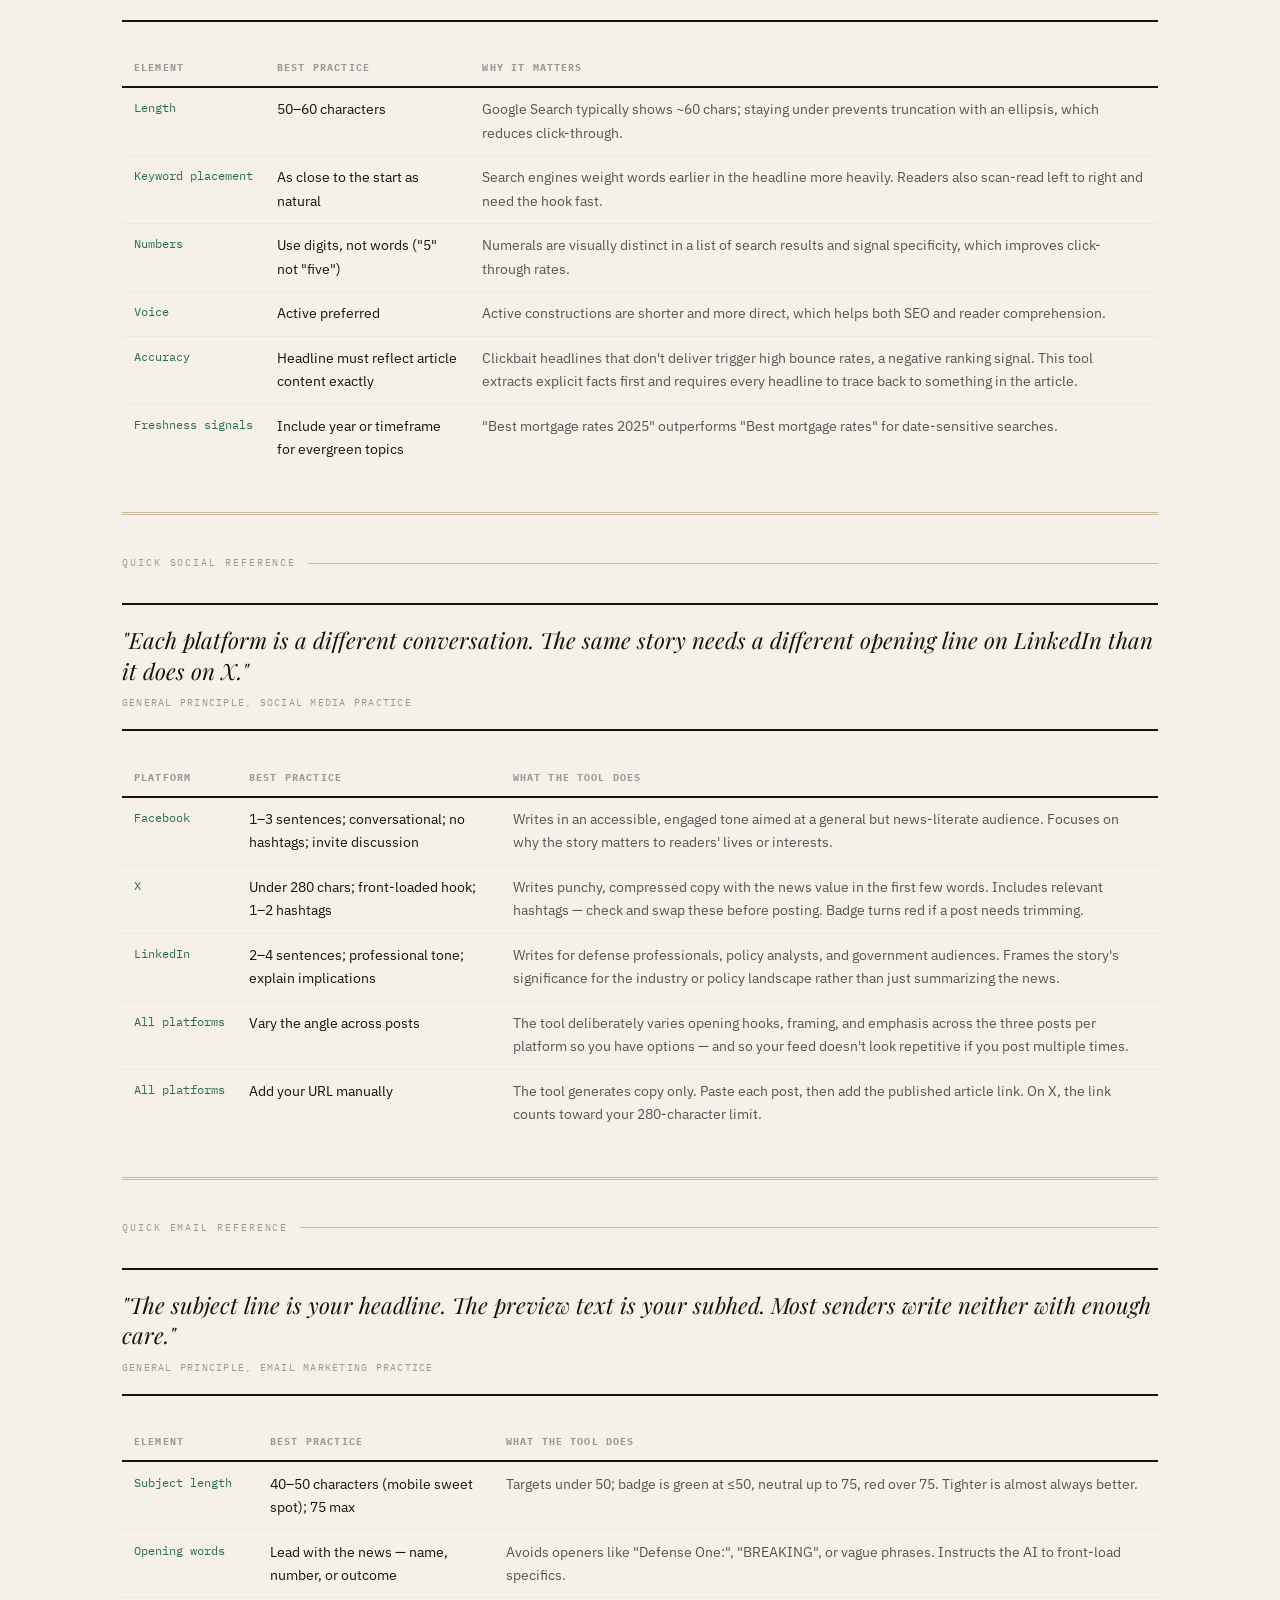
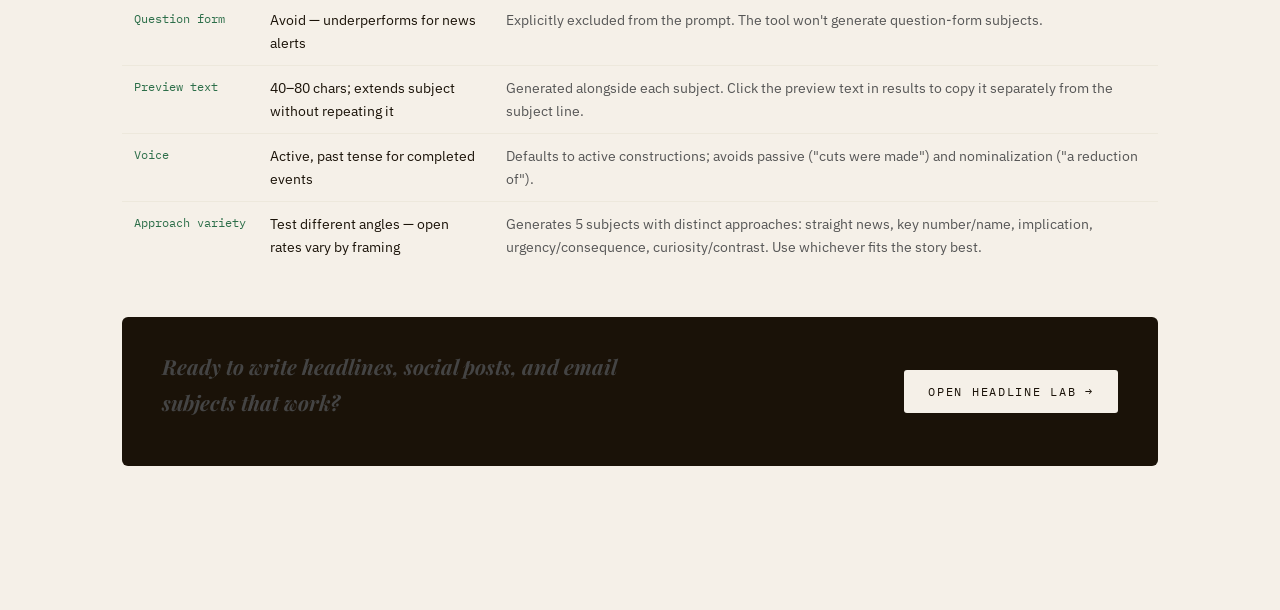
==== commit 221e33cb: "Improve email subjects: best practices, preview text, About page - Tighten subject line target to 40" ====
--- a/about.html
+++ b/about.html
@@ -14,7 +14,7 @@
 <!-- Masthead -->
 <header>
   <h1><a href="index.php">Headline Lab</a></h1>
-  <span class="kicker">SEO &amp; Social-Media Tool</span>
+  <span class="kicker">SEO, Social &amp; Email Tool</span>
   <nav>
     <a href="index.php">The Tool</a>
     <a href="about.html" class="active">About</a>
@@ -26,7 +26,7 @@
 <!-- Hero -->
 <div class="hero">
   <div class="hero-eyebrow">Huh?</div>
-  <p>Point it at your story. Get six SEO headlines and nine social posts back. Maybe&nbsp;they're&nbsp;useful.</p>
+  <p>Point it at your story. Get six SEO headlines, nine social posts, and five email subject lines back. Maybe&nbsp;they're&nbsp;useful.</p>
 </div>
 
 <!-- Page body -->
@@ -68,9 +68,10 @@
     </div>
     <div class="prose">
       <h3>How to use it</h3>
-            <p>Use the webpage, the bookmarklet, or the Chrome extension to generate six SEO-friendly <strong>heds and subheds</strong> or nine <strong>social-media posts</strong> tuned for Facebook, X, and LinkedIn.</p>
+      <p>Use the webpage, the bookmarklet, or the Chrome extension to generate six SEO-friendly <strong>heds and subheds</strong>, nine <strong>social-media posts</strong> tuned for Facebook, X, and LinkedIn, or five <strong>email alert subject lines</strong> with preview text.</p>
       <p>For headlines, you can specify a target keyword and a tone — straight news, urgent/breaking, analytical, conversational, or authoritative. The tool applies SEO rules automatically: front-loaded keywords, 50–60 character targets, active voice. Formats like listicles or question-framing are only used when the article actually supports them — accuracy beats structure.</p>
       <p>For social posts, the tool writes to each platform's conventions: punchy for X, conversational for Facebook, analytical and professional for LinkedIn. Both headline and social generation start with a fact-extraction step, so suggestions stay grounded in what the article actually says rather than drifting into inference or hype.</p>
+      <p>For email subjects, the tool follows inbox best practices: 40–50 character subject lines (fully visible on mobile without truncation), no question-form subjects (they underperform for news alerts), specificity over vague intrigue, and paired preview text that extends — rather than repeats — the subject line.</p>
 
     </div>
   </div>
@@ -90,13 +91,13 @@
     <div class="flow-step">
       <span class="flow-icon">🖥️</span>
       <strong>Navybook.com</strong>
-      <span>Receives your text; sends it to the AI API</span>
+      <span>Receives your text; sends it to the AI API (headlines, social posts, or email subjects)</span>
     </div>
     <div class="flow-arrow">→</div>
     <div class="flow-step">
       <span class="flow-icon">🤖</span>
       <strong>Anthropic API</strong>
-      <span>Extracts key facts, then generates headlines or nine social posts; returns them instantly</span>
+      <span>Extracts key facts, then generates headlines, social posts, or email subjects; returns them instantly</span>
     </div>
     <div class="flow-arrow">→</div>
     <div class="flow-step">
@@ -154,11 +155,27 @@
     </li>
     <li>
       <div class="qa-q">Can I generate both headlines and social posts for the same article?</div>
-      <div class="qa-a">Yes — the two buttons are fully independent. Run Generate Heds first, review the options, then hit Generate SM Posts whenever you're ready. Or skip headlines entirely and go straight to social. Each run is a fresh API call; results from one don't affect the other.</div>
+      <div class="qa-a">Yes — all three buttons are fully independent. Run them in any order; each is a fresh API call and results from one don't affect the others.</div>
+    </li>
+    <li>
+      <div class="qa-q">Why does the email tool target 40–50 characters, not 60?</div>
+      <div class="qa-a">The 50–60 character rule is for web headlines in Google Search. Email inboxes are different: most mobile clients (where the majority of email is now opened) display 40–45 characters before truncating the subject line. Staying under 50 ensures the full subject is visible without ellipsis on virtually all clients. Up to 75 characters is acceptable if the extra length earns its place, but the green badge triggers at 50.</div>
+    </li>
+    <li>
+      <div class="qa-q">Why does the tool avoid question-form email subjects?</div>
+      <div class="qa-a">Questions like "Is the Pentagon ready?" consistently underperform straight news subjects for news-alert emails. Subscribers already trust you — they don't need to be teased into clicking. Specificity works better: "Pentagon freezes civilian hiring" outperforms "Will Pentagon cuts go too far?" because it gives readers something concrete before they decide whether to open.</div>
+    </li>
+    <li>
+      <div class="qa-q">What is preview text and why does it matter?</div>
+      <div class="qa-a">Preview text is the snippet of gray text that appears after the subject line in most email clients — effectively a second line of selling copy. Most senders leave it to chance (inboxes grab whatever text comes first in the email body). Explicitly setting preview text that extends the subject — rather than repeating it — is one of the highest-return, lowest-effort improvements you can make to email open rates. The tool generates 40–80 characters of preview text for each subject line; click it to copy separately.</div>
+    </li>
+    <li>
+      <div class="qa-q">Should I use the email subject lines as-is?</div>
+      <div class="qa-a">Same rule as headlines and social posts: strong first draft, not finished product. The tool is good at specificity, length discipline, and avoiding common mistakes (question form, vague teasers, publication-name openers). What it doesn't know is your subscriber list's specific behavior, which angles your audience responds to most, or editorial context you haven't included in the article text. A quick edit almost always improves the output.</div>
     </li>
     <li>
       <div class="qa-q">Does it cost anything to use?</div>
-      <div class="qa-a">Each request costs a small fraction of a cent in Anthropic API fees (roughly $0.003 for headlines, $0.008 for social posts). At typical newsroom usage this amounts to a few dollars a month — negligible compared to the time savings. There's no per-seat cost or subscription for the tool itself.</div>
+      <div class="qa-a">Each request costs a small fraction of a cent in Anthropic API fees (roughly $0.003 for headlines, $0.008 for social posts, $0.002 for email subjects). At typical newsroom usage this amounts to a few dollars a month — negligible compared to the time savings. There's no per-seat cost or subscription for the tool itself.</div>
     </li>
     <li>
       <div class="qa-q">What if I already have a headline in mind?</div>
@@ -237,6 +254,43 @@
       <span class="fc-icon">🔄</span>
       <h4>Check the facts, then add color</h4>
       <p>The tool avoids claims not in the article and won't use superlatives the story doesn't earn. That makes posts safer to publish quickly — but you can still add context, a reaction quote, or a sharper angle that the AI missed.</p>
+    </div>
+  </div>
+
+  <hr class="rule" />
+
+  <div class="section-label">Tips for Best Email Subject Results</div>
+
+  <div class="feature-grid">
+    <div class="feature-card">
+      <span class="fc-icon">📏</span>
+      <h4>Aim for the green zone: under 50</h4>
+      <p>Most mobile email clients truncate at 40–45 characters. A subject fully visible without an ellipsis gets more opens. The badge turns green at 50 chars — tighter is almost always better.</p>
+    </div>
+    <div class="feature-card">
+      <span class="fc-icon">📰</span>
+      <h4>Lead with the news</h4>
+      <p>Subscribers already trust you — don't tease. "Army cuts 3,000 civilian jobs" outperforms "Big changes coming to the Army." Names, numbers, and outcomes stop the eye.</p>
+    </div>
+    <div class="feature-card">
+      <span class="fc-icon">👁️</span>
+      <h4>Set your preview text</h4>
+      <p>Preview text is the gray snippet after the subject in most inboxes. Explicitly setting it to extend (not repeat) the subject is one of the highest-return, lowest-effort email improvements. Click the preview text in the results to copy it separately.</p>
+    </div>
+    <div class="feature-card">
+      <span class="fc-icon">❌</span>
+      <h4>Skip the question form</h4>
+      <p>"Is the Pentagon ready?" underperforms for news alerts. Readers want to know what happened, not be invited to wonder. The tool avoids question subjects by design.</p>
+    </div>
+    <div class="feature-card">
+      <span class="fc-icon">🔢</span>
+      <h4>Numbers and names earn clicks</h4>
+      <p>"$18B", "Hegseth", "F-35" are visually distinct and signal specificity. If the article has a compelling number or name, make sure it's in the subject — the tool will usually surface it, but check.</p>
+    </div>
+    <div class="feature-card">
+      <span class="fc-icon">🚫</span>
+      <h4>Don't open with your name</h4>
+      <p>Subscribers already know they're reading Defense One. "Defense One: Pentagon freezes hiring" wastes 15 characters on information they already have. Start with the news.</p>
     </div>
   </div>
 
@@ -339,9 +393,61 @@
     </tbody>
   </table>
 
+  <hr class="rule" />
+
+  <!-- Email reference -->
+  <div class="section-label">Quick Email Reference</div>
+
+  <blockquote>
+    "The subject line is your headline. The preview text is your subhed. Most senders write neither with enough care."
+    <cite>General principle, email marketing practice</cite>
+  </blockquote>
+
+  <table class="tips-table">
+    <thead>
+      <tr>
+        <th>Element</th>
+        <th>Best Practice</th>
+        <th>What the Tool Does</th>
+      </tr>
+    </thead>
+    <tbody>
+      <tr>
+        <td>Subject length</td>
+        <td>40–50 characters (mobile sweet spot); 75 max</td>
+        <td>Targets under 50; badge is green at ≤50, neutral up to 75, red over 75. Tighter is almost always better.</td>
+      </tr>
+      <tr>
+        <td>Opening words</td>
+        <td>Lead with the news — name, number, or outcome</td>
+        <td>Avoids openers like "Defense One:", "BREAKING", or vague phrases. Instructs the AI to front-load specifics.</td>
+      </tr>
+      <tr>
+        <td>Question form</td>
+        <td>Avoid — underperforms for news alerts</td>
+        <td>Explicitly excluded from the prompt. The tool won't generate question-form subjects.</td>
+      </tr>
+      <tr>
+        <td>Preview text</td>
+        <td>40–80 chars; extends subject without repeating it</td>
+        <td>Generated alongside each subject. Click the preview text in results to copy it separately from the subject line.</td>
+      </tr>
+      <tr>
+        <td>Voice</td>
+        <td>Active, past tense for completed events</td>
+        <td>Defaults to active constructions; avoids passive ("cuts were made") and nominalization ("a reduction of").</td>
+      </tr>
+      <tr>
+        <td>Approach variety</td>
+        <td>Test different angles — open rates vary by framing</td>
+        <td>Generates 5 subjects with distinct approaches: straight news, key number/name, implication, urgency/consequence, curiosity/contrast. Use whichever fits the story best.</td>
+      </tr>
+    </tbody>
+  </table>
+
   <!-- CTA -->
   <div class="cta-bar">
-    <p>Ready to write headlines and social posts that get found?</p>
+    <p>Ready to write headlines, social posts, and email subjects that work?</p>
     <a href="index.php" class="cta-link">Open Headline Lab →</a>
   </div>
 
--- a/headline-lab.css
+++ b/headline-lab.css
@@ -1,7 +1,7 @@
 /* ============================================================
    Headline Lab — shared stylesheet
    headline-lab.css
-   Used by: index.html, about.html, bookmarklet.html
+   Used by: index.php, about.html, bookmarklet.html
    ============================================================ */
 
 /* ── Reset & variables ── */
@@ -44,10 +44,7 @@
   letter-spacing: -0.02em;
   line-height: 1;
 }
-header h1 a {
-  color: inherit;
-  text-decoration: none;
-}
+header h1 a { color: inherit; text-decoration: none; }
 .kicker {
   font-family: var(--mono);
   font-size: 0.65rem;
@@ -58,12 +55,7 @@
   padding: 0.15rem 0.4rem;
   border-radius: 2px;
 }
-header nav {
-  margin-left: auto;
-  display: flex;
-  gap: 1.5rem;
-  align-items: center;
-}
+header nav { margin-left: auto; display: flex; gap: 1.5rem; align-items: center; }
 header nav a {
   font-family: var(--mono);
   font-size: 0.65rem;
@@ -75,7 +67,7 @@
 header nav a:hover { color: var(--ink); }
 header nav a.active { color: var(--ink); border-bottom: 1px solid var(--ink); }
 
-/* ── Section label (used on all pages) ── */
+/* ── Section label ── */
 .section-label {
   font-family: var(--mono);
   font-size: 0.6rem;
@@ -87,33 +79,19 @@
   align-items: center;
   gap: 0.75rem;
 }
-.section-label::after {
-  content: '';
-  flex: 1;
-  height: 1px;
-  background: var(--rule);
-}
+.section-label::after { content: ''; flex: 1; height: 1px; background: var(--rule); }
 
 /* ── Horizontal rule ── */
-hr.rule {
-  border: none;
-  border-top: 3px double var(--rule);
-  margin: 2.5rem 0;
-}
-
-/* ── Page body wrapper (about, bookmarklet) ── */
-.page {
-  max-width: 1100px;
-  margin: 0 auto;
-  padding: 3rem 2rem 5rem;
-}
+hr.rule { border: none; border-top: 3px double var(--rule); margin: 2.5rem 0; }
+
+/* ── Page body wrapper ── */
+.page { max-width: 1100px; margin: 0 auto; padding: 3rem 2rem 5rem; }
 
 
 /* ============================================================
    INDEX PAGE
    ============================================================ */
 
-/* Two-column tool layout */
 .layout {
   display: grid;
   grid-template-columns: 1fr 1fr;
@@ -122,17 +100,10 @@
   margin: 0 auto;
   padding: 2.5rem 2rem;
 }
-@media (max-width: 900px) {
-  .layout { grid-template-columns: 1fr; }
-}
-
-.panel {
-  padding: 0 2rem 0 0;
-}
-.panel + .panel {
-  padding: 0 0 0 2rem;
-  border-left: 1px solid var(--rule);
-}
+@media (max-width: 900px) { .layout { grid-template-columns: 1fr; } }
+
+.panel { padding: 0 2rem 0 0; }
+.panel + .panel { padding: 0 0 0 2rem; border-left: 1px solid var(--rule); }
 
 /* Form elements */
 label {
@@ -161,20 +132,10 @@
   border-color: var(--ink);
   box-shadow: 2px 2px 0 var(--ink);
 }
-textarea {
-  height: 320px;
-  resize: vertical;
-  line-height: 1.6;
-}
+textarea { height: 320px; resize: vertical; line-height: 1.6; }
 .row { margin-bottom: 1.2rem; }
 .two-col { display: grid; grid-template-columns: 1fr 1fr; gap: 1rem; }
-.char-counter {
-  font-family: var(--mono);
-  font-size: 0.65rem;
-  color: #aaa;
-  text-align: right;
-  margin-top: 0.25rem;
-}
+.char-counter { font-family: var(--mono); font-size: 0.65rem; color: #aaa; text-align: right; margin-top: 0.25rem; }
 
 /* Buttons */
 button {
@@ -187,28 +148,36 @@
   border-radius: 3px;
   transition: all 0.15s;
 }
-#generateBtn {
-  background: var(--ink);
-  color: var(--paper);
-  font-size: 0.75rem;
-  padding: 0.85rem 2rem;
-  width: 100%;
-  margin-top: 0.5rem;
-  display: flex;
-  align-items: center;
-  justify-content: center;
-  gap: 0.5rem;
-}
-#generateBtn:hover:not(:disabled) {
-  background: var(--accent);
-  box-shadow: 3px 3px 0 var(--ink);
-  transform: translate(-1px,-1px);
-}
-#generateBtn:disabled { opacity: 0.5; cursor: not-allowed; }
+
+/* ── Dual generate buttons ── */
+.btn-row { display: flex; gap: 0.6rem; margin-top: 0.5rem; }
+.btn-primary, .btn-social, .btn-email {
+  box-sizing: border-box;
+  cursor: pointer;
+  border: none;
+  margin: 0;
+  font-family: var(--mono);
+  font-weight: 500;
+  text-transform: uppercase;
+  letter-spacing: 0.08em;
+  border-radius: 3px;
+  font-size: 0.65rem;
+  line-height: 1;
+  padding: 0.9rem 0.5rem;
+  flex: 1;
+  text-align: center;
+  transition: all 0.15s;
+  white-space: nowrap;
+}
+.btn-primary { background: var(--ink); color: var(--paper); }
+.btn-primary:hover:not(:disabled) { background: var(--accent); box-shadow: 3px 3px 0 var(--ink); transform: translate(-1px,-1px); }
+.btn-social { background: var(--green); color: #fff; }
+.btn-social:hover:not(:disabled) { background: #1e4f34; box-shadow: 3px 3px 0 var(--ink); transform: translate(-1px,-1px); }
+.btn-email { background: #2e6da4; color: #fff; }
+.btn-email:hover:not(:disabled) { background: #1d4f7a; box-shadow: 3px 3px 0 var(--ink); transform: translate(-1px,-1px); }
 
 /* Results panel */
 #results { min-height: 300px; }
-
 .placeholder-msg {
   display: flex;
   flex-direction: column;
@@ -218,17 +187,17 @@
   gap: 1rem;
   color: #bbb;
 }
-.placeholder-msg .big-glyph {
-  font-family: var(--serif);
-  font-size: 5rem;
-  color: #ddd;
-  line-height: 1;
-}
-.placeholder-msg p {
-  font-family: var(--mono);
-  font-size: 0.7rem;
-  text-transform: uppercase;
-  letter-spacing: 0.12em;
+.placeholder-msg .big-glyph { font-family: var(--serif); font-size: 5rem; color: #ddd; line-height: 1; }
+.placeholder-msg p { font-family: var(--mono); font-size: 0.7rem; text-transform: uppercase; letter-spacing: 0.12em; }
+
+/* ── Instructions line above cards ── */
+.hl-instructions {
+  font-family: var(--mono);
+  font-size: 0.62rem;
+  text-transform: uppercase;
+  letter-spacing: 0.1em;
+  color: #aaa;
+  margin-bottom: 1rem;
 }
 
 /* Headline cards */
@@ -240,35 +209,58 @@
   background: #fff;
   position: relative;
   transition: box-shadow 0.15s, transform 0.15s;
-}
-.headline-card:hover {
-  box-shadow: 3px 3px 0 var(--ink);
-  transform: translate(-1px, -1px);
-}
-.headline-rank {
-  position: absolute;
-  top: -1px; left: -1px;
-  background: var(--ink);
-  color: var(--paper);
-  font-family: var(--mono);
-  font-size: 0.6rem;
-  padding: 0.15rem 0.4rem;
-  border-radius: 4px 0 4px 0;
-}
+  cursor: default;
+}
+.headline-card:hover { box-shadow: 3px 3px 0 var(--ink); transform: translate(-1px, -1px); }
+
+/* Hide rank — not used */
+.headline-rank { display: none; }
+
 .headline-text {
   font-family: var(--serif);
   font-size: 1.15rem;
   font-weight: 700;
   line-height: 1.3;
-  margin: 0.75rem 0 0.6rem;
+  margin: 0 0 0.5rem;
   color: var(--ink);
 }
-.headline-meta {
-  display: flex;
-  gap: 0.75rem;
-  flex-wrap: wrap;
-  align-items: center;
-}
+
+/* Subhed */
+.headline-subhed {
+  font-family: var(--sans);
+  font-size: 0.88rem;
+  color: #555;
+  line-height: 1.5;
+  margin: 0 0 0.5rem;
+}
+
+/* Slug */
+.headline-slug { margin: 0 0 0.6rem; }
+.headline-slug a {
+  font-family: var(--mono);
+  font-size: 0.72rem;
+  color: #999;
+  text-decoration: none;
+  letter-spacing: 0.02em;
+}
+.headline-slug a:hover { color: var(--green); }
+
+/* Hide meta/rationale until hover; show "Details" hint */
+.headline-card .headline-meta,
+.headline-card .headline-rationale { display: none !important; }
+.headline-card:hover .headline-meta     { display: flex !important; }
+.headline-card:hover .headline-rationale { display: block !important; }
+.headline-card::after {
+  content: 'Details ▼';
+  display: block;
+  font-family: var(--mono);
+  font-size: 0.58rem;
+  color: #ccc;
+  margin-top: 0.3rem;
+}
+.headline-card:hover::after { display: none; }
+
+.headline-meta { display: flex; gap: 0.75rem; flex-wrap: wrap; align-items: center; }
 .badge {
   font-family: var(--mono);
   font-size: 0.6rem;
@@ -282,14 +274,11 @@
 .badge-len  { background: #fdf3cd; color: #8a6d00; border: 1px solid #f0d882; }
 .badge-len.ok   { background: #e8f4ea; color: var(--green); border-color: #b2d8bc; }
 .badge-len.long { background: #fde8e8; color: var(--accent); border-color: #f5b7b1; }
-.headline-rationale {
-  font-size: 0.78rem;
-  color: #666;
-  margin-top: 0.5rem;
-  line-height: 1.5;
-  border-top: 1px solid #f0ebe0;
-  padding-top: 0.5rem;
-}
+.badge-subhed-len { background: #f0ebe0; color: #888; border: 1px solid var(--rule); }
+.badge-subhed-len.ok   { background: #e8f4ea; color: var(--green); border-color: #b2d8bc; }
+.badge-subhed-len.long { background: #fde8e8; color: var(--accent); border-color: #f5b7b1; }
+
+.headline-rationale { font-size: 0.78rem; color: #666; margin-top: 0.5rem; line-height: 1.5; border-top: 1px solid #f0ebe0; padding-top: 0.5rem; }
 .copy-btn {
   background: transparent;
   border: 1px solid var(--rule) !important;
@@ -323,427 +312,144 @@
 }
 
 /* Footer divider */
-.divider {
-  border: none;
-  border-top: 3px double var(--rule);
-  margin: 2.5rem 0 1.5rem;
-}
+.divider { border: none; border-top: 3px double var(--rule); margin: 2.5rem 0 1.5rem; }
 
 /* ── Competition panel ── */
-.competition-panel {
-  border: 1px solid #f0d882;
-  background: #fdf9ed;
-  border-radius: 4px;
-  margin-bottom: 1.25rem;
-  overflow: hidden;
-}
-.competition-toggle {
-  width: 100%;
-  display: flex;
-  align-items: center;
-  gap: 0.6rem;
-  padding: 0.65rem 0.85rem;
-  background: none;
-  border: none;
-  cursor: pointer;
-  text-align: left;
-  font-family: var(--mono);
-  font-size: 0.65rem;
-  text-transform: uppercase;
-  letter-spacing: 0.1em;
-  color: #8a6d00;
-}
+.competition-panel { border: 1px solid #f0d882; background: #fdf9ed; border-radius: 4px; margin-bottom: 1.25rem; overflow: hidden; }
+.competition-toggle { width: 100%; display: flex; align-items: center; gap: 0.6rem; padding: 0.65rem 0.85rem; background: none; border: none; cursor: pointer; text-align: left; font-family: var(--mono); font-size: 0.65rem; text-transform: uppercase; letter-spacing: 0.1em; color: #8a6d00; }
 .competition-toggle:hover { background: #fdf3cd; }
 .competition-toggle .ct-icon { font-size: 0.9rem; }
 .competition-toggle .ct-label { flex: 1; }
-.competition-toggle .ct-chevron {
-  font-size: 0.6rem;
-  transition: transform 0.2s;
-}
+.competition-toggle .ct-chevron { font-size: 0.6rem; transition: transform 0.2s; }
 .competition-panel.open .ct-chevron { transform: rotate(180deg); }
-.competition-body {
-  display: none;
-  border-top: 1px solid #f0d882;
-  padding: 0.75rem 0.85rem;
-}
+.competition-body { display: none; border-top: 1px solid #f0d882; padding: 0.75rem 0.85rem; }
 .competition-panel.open .competition-body { display: block; }
-.competition-query {
-  font-family: var(--mono);
-  font-size: 0.6rem;
-  color: #aaa;
-  margin-bottom: 0.6rem;
-}
+.competition-query { font-family: var(--mono); font-size: 0.6rem; color: #aaa; margin-bottom: 0.6rem; }
 .competition-query span { color: #888; font-style: italic; }
 .competition-list { list-style: none; }
-.competition-list li {
-  display: flex;
-  gap: 0.6rem;
-  align-items: baseline;
-  padding: 0.35rem 0;
-  border-bottom: 1px solid #f5edcc;
-  font-size: 0.78rem;
-  line-height: 1.4;
-}
+.competition-list li { display: flex; gap: 0.6rem; align-items: baseline; padding: 0.35rem 0; border-bottom: 1px solid #f5edcc; font-size: 0.78rem; line-height: 1.4; }
 .competition-list li:last-child { border-bottom: none; }
-.competition-list .cl-source {
-  font-family: var(--mono);
-  font-size: 0.58rem;
-  color: var(--accent);
-  white-space: nowrap;
-  flex-shrink: 0;
-}
-.competition-list a {
-  color: var(--ink);
-  text-decoration: none;
-}
+.competition-list .cl-source { font-family: var(--mono); font-size: 0.58rem; color: var(--accent); white-space: nowrap; flex-shrink: 0; }
+.competition-list a { color: var(--ink); text-decoration: none; }
 .competition-list a:hover { text-decoration: underline; }
-
-.competition-footer {
-  font-family: var(--mono);
-  font-size: 0.62rem;
-  text-transform: uppercase;
-  letter-spacing: 0.1em;
-  color: #8a6d00;
-  border-top: 1px solid #f0d882;
-  padding-top: 0.6rem;
-  margin-top: 0.5rem;
-}
+.competition-footer { font-family: var(--mono); font-size: 0.62rem; text-transform: uppercase; letter-spacing: 0.1em; color: #8a6d00; border-top: 1px solid #f0d882; padding-top: 0.6rem; margin-top: 0.5rem; }
+
+/* ── Social tabs & cards ── */
+.social-tabs { display: flex; border-bottom: 2px solid var(--rule); margin-bottom: 1.25rem; }
+.social-tab {
+  font-family: var(--mono); font-size: 0.65rem; text-transform: uppercase; letter-spacing: 0.12em;
+  padding: 0.55rem 1.1rem; border: 1px solid transparent; border-bottom: none;
+  border-radius: 3px 3px 0 0; background: none; color: #999; cursor: pointer;
+  margin-bottom: -2px; transition: color 0.15s, background 0.15s;
+}
+.social-tab:hover { color: var(--ink); }
+.social-tab.active { background: var(--paper); color: var(--ink); border-color: var(--rule); border-bottom-color: var(--paper); }
+.social-panel { display: none; }
+.social-panel.active { display: block; }
+.social-post-card {
+  background: #fff; border: 1px solid var(--rule); border-radius: 4px;
+  padding: 0.85rem 1rem; margin-bottom: 0.65rem;
+  transition: box-shadow 0.15s, transform 0.15s;
+  font-size: 0.88rem; line-height: 1.6; color: var(--ink);
+}
+.social-post-card:hover { box-shadow: 3px 3px 0 var(--ink); transform: translate(-1px,-1px); }
+.social-post-meta { display: flex; align-items: center; gap: 0.6rem; margin-top: 0.6rem; border-top: 1px solid #f0ebe0; padding-top: 0.5rem; }
+.social-char-badge { font-family: var(--mono); font-size: 0.6rem; padding: 0.12rem 0.4rem; border-radius: 2px; background: #f0ebe0; color: #999; border: 1px solid var(--rule); }
+.social-char-badge.x-ok   { background: #e8f4ea; color: var(--green); border-color: #b2d8bc; }
+.social-char-badge.x-long { background: #fde8e8; color: var(--accent); border-color: #f5b7b1; }
+.social-copy-btn {
+  background: transparent; border: 1px solid var(--rule) !important; color: #999;
+  font-size: 0.58rem; padding: 0.2rem 0.5rem; margin-left: auto;
+  font-family: var(--mono); text-transform: uppercase; letter-spacing: 0.1em;
+  border-radius: 2px; cursor: pointer; transition: all 0.15s;
+}
+.social-copy-btn:hover { background: var(--ink); color: var(--paper); border-color: var(--ink) !important; }
 
 
 /* ============================================================
    ABOUT PAGE
    ============================================================ */
 
-/* Hero */
-.hero {
-  border-bottom: 1px solid var(--rule);
-  background: var(--cream);
-  padding: 3.5rem 2rem 3rem;
-  text-align: center;
-}
-.hero-eyebrow {
-  font-family: var(--mono);
-  font-size: 0.65rem;
-  text-transform: uppercase;
-  letter-spacing: 0.2em;
-  color: var(--accent);
-  margin-bottom: 1rem;
-}
-.hero h2 {
-  font-family: var(--serif);
-  font-size: clamp(2rem, 5vw, 3.2rem);
-  font-weight: 900;
-  line-height: 1.15;
-  max-width: 700px;
-  margin: 0 auto 1.2rem;
-  letter-spacing: -0.02em;
-}
-.hero p {
-  font-size: 1.05rem;
-  color: #555;
-  max-width: 580px;
-  margin: 0 auto;
-}
-
-/* Two-column prose */
-.two-col-prose {
-  display: grid;
-  grid-template-columns: 1fr 1fr;
-  gap: 3rem;
-}
-@media (max-width: 720px) {
-  .two-col-prose { grid-template-columns: 1fr; gap: 2rem; }
-}
-.prose h3 {
-  font-family: var(--serif);
-  font-size: 1.35rem;
-  font-weight: 700;
-  line-height: 1.25;
-  margin-bottom: 0.75rem;
-}
-.prose p {
-  font-size: 0.92rem;
-  color: #444;
-  margin-bottom: 0.75rem;
-}
-
-/* Flow diagram */
-.flow {
-  display: flex;
-  align-items: center;
-  gap: 0;
-  flex-wrap: wrap;
-  background: #fff;
-  border: 1px solid var(--rule);
-  border-radius: 6px;
-  padding: 1.5rem 2rem;
-  margin: 1.5rem 0;
-}
-.flow-step {
-  flex: 1;
-  min-width: 120px;
-  text-align: center;
-  padding: 0 0.5rem;
-}
+.hero { border-bottom: 1px solid var(--rule); background: var(--cream); padding: 3.5rem 2rem 3rem; text-align: center; }
+.hero-eyebrow { font-family: var(--mono); font-size: 0.65rem; text-transform: uppercase; letter-spacing: 0.2em; color: var(--accent); margin-bottom: 1rem; }
+.hero h2 { font-family: var(--serif); font-size: clamp(2rem, 5vw, 3.2rem); font-weight: 900; line-height: 1.15; max-width: 700px; margin: 0 auto 1.2rem; letter-spacing: -0.02em; }
+.hero p { font-size: 1.05rem; color: #555; max-width: 580px; margin: 0 auto; }
+
+.two-col-prose { display: grid; grid-template-columns: 1fr 1fr; gap: 3rem; }
+@media (max-width: 720px) { .two-col-prose { grid-template-columns: 1fr; gap: 2rem; } }
+.prose h3 { font-family: var(--serif); font-size: 1.35rem; font-weight: 700; line-height: 1.25; margin-bottom: 0.75rem; }
+.prose p { font-size: 0.92rem; color: #444; margin-bottom: 0.75rem; }
+
+.flow { display: flex; align-items: center; gap: 0; flex-wrap: wrap; background: #fff; border: 1px solid var(--rule); border-radius: 6px; padding: 1.5rem 2rem; margin: 1.5rem 0; }
+.flow-step { flex: 1; min-width: 120px; text-align: center; padding: 0 0.5rem; }
 .flow-icon { font-size: 1.6rem; display: block; margin-bottom: 0.4rem; }
-.flow-step strong {
-  display: block;
-  font-family: var(--mono);
-  font-size: 0.7rem;
-  text-transform: uppercase;
-  letter-spacing: 0.1em;
-  margin-bottom: 0.25rem;
-}
+.flow-step strong { display: block; font-family: var(--mono); font-size: 0.7rem; text-transform: uppercase; letter-spacing: 0.1em; margin-bottom: 0.25rem; }
 .flow-step span { font-size: 0.72rem; color: #888; }
-.flow-arrow {
-  font-family: var(--mono);
-  color: var(--rule);
-  font-size: 1.2rem;
-  padding: 0 0.25rem;
-  flex-shrink: 0;
-}
-@media (max-width: 600px) {
-  .flow { flex-direction: column; }
-  .flow-arrow { transform: rotate(90deg); }
-}
-
-/* Q&A */
+.flow-arrow { font-family: var(--mono); color: var(--rule); font-size: 1.2rem; padding: 0 0.25rem; flex-shrink: 0; }
+@media (max-width: 600px) { .flow { flex-direction: column; } .flow-arrow { transform: rotate(90deg); } }
+
 .qa-list { list-style: none; }
 .qa-list li { border-top: 1px solid var(--rule); padding: 1.25rem 0; }
 .qa-list li:last-child { border-bottom: 1px solid var(--rule); }
-.qa-q {
-  font-family: var(--serif);
-  font-size: 1.05rem;
-  font-weight: 700;
-  margin-bottom: 0.5rem;
-}
+.qa-q { font-family: var(--serif); font-size: 1.05rem; font-weight: 700; margin-bottom: 0.5rem; }
 .qa-a { font-size: 0.88rem; color: #555; line-height: 1.65; }
 
-/* Feature grid */
-.feature-grid {
-  display: grid;
-  grid-template-columns: repeat(auto-fit, minmax(220px, 1fr));
-  gap: 1.25rem;
-  margin-top: 1rem;
-}
-.feature-card {
-  background: #fff;
-  border: 1px solid var(--rule);
-  border-radius: 4px;
-  padding: 1.25rem 1.2rem;
-}
+.feature-grid { display: grid; grid-template-columns: repeat(auto-fit, minmax(220px, 1fr)); gap: 1.25rem; margin-top: 1rem; }
+.feature-card { background: #fff; border: 1px solid var(--rule); border-radius: 4px; padding: 1.25rem 1.2rem; }
 .feature-card .fc-icon { font-size: 1.4rem; margin-bottom: 0.6rem; display: block; }
-.feature-card h4 {
-  font-family: var(--mono);
-  font-size: 0.72rem;
-  text-transform: uppercase;
-  letter-spacing: 0.1em;
-  margin-bottom: 0.4rem;
-}
+.feature-card h4 { font-family: var(--mono); font-size: 0.72rem; text-transform: uppercase; letter-spacing: 0.1em; margin-bottom: 0.4rem; }
 .feature-card p { font-size: 0.8rem; color: #777; line-height: 1.55; }
 
-/* Tips table */
 .tips-table { width: 100%; border-collapse: collapse; font-size: 0.85rem; }
-.tips-table th {
-  font-family: var(--mono);
-  font-size: 0.6rem;
-  text-transform: uppercase;
-  letter-spacing: 0.12em;
-  color: #999;
-  text-align: left;
-  padding: 0.4rem 0.75rem 0.6rem;
-  border-bottom: 2px solid var(--ink);
-}
-.tips-table td {
-  padding: 0.65rem 0.75rem;
-  border-bottom: 1px solid #ede8dc;
-  vertical-align: top;
-}
+.tips-table th { font-family: var(--mono); font-size: 0.6rem; text-transform: uppercase; letter-spacing: 0.12em; color: #999; text-align: left; padding: 0.4rem 0.75rem 0.6rem; border-bottom: 2px solid var(--ink); }
+.tips-table td { padding: 0.65rem 0.75rem; border-bottom: 1px solid #ede8dc; vertical-align: top; }
 .tips-table tr:last-child td { border-bottom: none; }
-.tips-table td:first-child {
-  font-family: var(--mono);
-  font-size: 0.75rem;
-  color: var(--green);
-  white-space: nowrap;
-}
+.tips-table td:first-child { font-family: var(--mono); font-size: 0.75rem; color: var(--green); white-space: nowrap; }
 .tips-table td:last-child { color: #555; }
 
-/* CTA bar */
-.cta-bar {
-  background: var(--ink);
-  color: var(--paper);
-  border-radius: 6px;
-  padding: 2rem 2.5rem;
-  display: flex;
-  align-items: center;
-  justify-content: space-between;
-  gap: 1.5rem;
-  flex-wrap: wrap;
-  margin-top: 3rem;
-}
-.cta-bar p {
-  font-family: var(--serif);
-  font-size: 1.3rem;
-  font-style: italic;
-  font-weight: 700;
-  max-width: 500px;
-}
-.cta-link {
-  background: var(--paper);
-  color: var(--ink);
-  font-family: var(--mono);
-  font-size: 0.72rem;
-  text-transform: uppercase;
-  letter-spacing: 0.15em;
-  padding: 0.75rem 1.5rem;
-  border-radius: 3px;
-  text-decoration: none;
-  white-space: nowrap;
-  transition: background 0.15s;
-}
+.cta-bar { background: var(--ink); color: var(--paper); border-radius: 6px; padding: 2rem 2.5rem; display: flex; align-items: center; justify-content: space-between; gap: 1.5rem; flex-wrap: wrap; margin-top: 3rem; }
+.cta-bar p { font-family: var(--serif); font-size: 1.3rem; font-style: italic; font-weight: 700; max-width: 500px; }
+.cta-link { background: var(--paper); color: var(--ink); font-family: var(--mono); font-size: 0.72rem; text-transform: uppercase; letter-spacing: 0.15em; padding: 0.75rem 1.5rem; border-radius: 3px; text-decoration: none; white-space: nowrap; transition: background 0.15s; }
 .cta-link:hover { background: var(--accent); color: #fff; }
 
-/* Privacy callout */
-.privacy-callout {
-  border-left: 3px solid var(--green);
-  background: #f0f7f2;
-  padding: 1rem 1.25rem;
-  border-radius: 0 4px 4px 0;
-  margin: 1.25rem 0;
-}
-.privacy-callout strong {
-  font-family: var(--mono);
-  font-size: 0.65rem;
-  text-transform: uppercase;
-  letter-spacing: 0.12em;
-  color: var(--green);
-  display: block;
-  margin-bottom: 0.35rem;
-}
+.privacy-callout { border-left: 3px solid var(--green); background: #f0f7f2; padding: 1rem 1.25rem; border-radius: 0 4px 4px 0; margin: 1.25rem 0; }
+.privacy-callout strong { font-family: var(--mono); font-size: 0.65rem; text-transform: uppercase; letter-spacing: 0.12em; color: var(--green); display: block; margin-bottom: 0.35rem; }
 .privacy-callout p { font-size: 0.82rem; color: #444; line-height: 1.6; }
 
-/* Pull quote */
-blockquote {
-  border-top: 2px solid var(--ink);
-  border-bottom: 2px solid var(--ink);
-  padding: 1.25rem 0;
-  margin: 2rem 0;
-  font-family: var(--serif);
-  font-size: 1.4rem;
-  font-style: italic;
-  line-height: 1.35;
-  color: var(--ink);
-}
-blockquote cite {
-  display: block;
-  font-family: var(--mono);
-  font-size: 0.65rem;
-  font-style: normal;
-  text-transform: uppercase;
-  letter-spacing: 0.12em;
-  color: #999;
-  margin-top: 0.6rem;
-}
+blockquote { border-top: 2px solid var(--ink); border-bottom: 2px solid var(--ink); padding: 1.25rem 0; margin: 2rem 0; font-family: var(--serif); font-size: 1.4rem; font-style: italic; line-height: 1.35; color: var(--ink); }
+blockquote cite { display: block; font-family: var(--mono); font-size: 0.65rem; font-style: normal; text-transform: uppercase; letter-spacing: 0.12em; color: #999; margin-top: 0.6rem; }
 
 
 /* ============================================================
    BOOKMARKLET PAGE
    ============================================================ */
 
-h2 {
-  font-family: var(--serif);
-  font-size: 2rem;
-  font-weight: 900;
-  margin-bottom: 0.75rem;
-  line-height: 1.2;
-}
-p {
-  font-size: 0.92rem;
-  color: #444;
-  margin-bottom: 0.85rem;
-  line-height: 1.7;
-}
-
-/* Drag zone */
-.drag-zone {
-  background: var(--ink);
-  border-radius: 8px;
-  padding: 2.5rem;
-  text-align: center;
-  margin: 2rem 0;
-}
-.drag-zone p {
-  font-family: var(--mono);
-  font-size: 0.7rem;
-  text-transform: uppercase;
-  letter-spacing: 0.15em;
-  color: rgba(255,255,255,0.5);
-  margin-bottom: 1.25rem;
-}
-.bookmarklet-btn {
-  display: inline-block;
-  background: var(--accent);
-  color: #fff;
-  font-family: var(--mono);
-  font-size: 0.9rem;
-  font-weight: 500;
-  padding: 0.9rem 2rem;
-  border-radius: 5px;
-  text-decoration: none;
-  border: 2px dashed rgba(255,255,255,0.3);
-  cursor: grab;
-  transition: background 0.15s, transform 0.1s;
-  user-select: none;
-}
+h2 { font-family: var(--serif); font-size: 2rem; font-weight: 900; margin-bottom: 0.75rem; line-height: 1.2; }
+p { font-size: 0.92rem; color: #444; margin-bottom: 0.85rem; line-height: 1.7; }
+
+.drag-zone { background: var(--ink); border-radius: 8px; padding: 2.5rem; text-align: center; margin: 2rem 0; }
+.drag-zone p { font-family: var(--mono); font-size: 0.7rem; text-transform: uppercase; letter-spacing: 0.15em; color: rgba(255,255,255,0.5); margin-bottom: 1.25rem; }
+.bookmarklet-btn { display: inline-block; background: var(--accent); color: #fff; font-family: var(--mono); font-size: 0.9rem; font-weight: 500; padding: 0.9rem 2rem; border-radius: 5px; text-decoration: none; border: 2px dashed rgba(255,255,255,0.3); cursor: grab; transition: background 0.15s, transform 0.1s; user-select: none; }
 .bookmarklet-btn:hover { background: #a93226; transform: scale(1.03); }
-.drag-zone .sub {
-  font-family: var(--mono);
-  font-size: 0.62rem;
-  text-transform: uppercase;
-  letter-spacing: 0.12em;
-  color: rgba(255,255,255,0.35);
-  margin-top: 1rem;
-  margin-bottom: 0;
-}
-
-/* Numbered steps */
+.drag-zone .sub { font-family: var(--mono); font-size: 0.62rem; text-transform: uppercase; letter-spacing: 0.12em; color: rgba(255,255,255,0.35); margin-top: 1rem; margin-bottom: 0; }
+
 .steps { counter-reset: steps; list-style: none; margin: 1.5rem 0; }
-.steps li {
-  counter-increment: steps;
-  display: flex;
-  gap: 1rem;
-  align-items: flex-start;
-  padding: 1rem 0;
-  border-bottom: 1px solid var(--rule);
-}
+.steps li { counter-increment: steps; display: flex; gap: 1rem; align-items: flex-start; padding: 1rem 0; border-bottom: 1px solid var(--rule); }
 .steps li:first-child { border-top: 1px solid var(--rule); }
-.steps li::before {
-  content: counter(steps);
-  font-family: var(--mono);
-  font-size: 0.65rem;
-  background: var(--ink);
-  color: var(--paper);
-  width: 1.6rem; height: 1.6rem;
-  border-radius: 50%;
-  display: flex;
-  align-items: center;
-  justify-content: center;
-  flex-shrink: 0;
-  margin-top: 0.1rem;
-}
+.steps li::before { content: counter(steps); font-family: var(--mono); font-size: 0.65rem; background: var(--ink); color: var(--paper); width: 1.6rem; height: 1.6rem; border-radius: 50%; display: flex; align-items: center; justify-content: center; flex-shrink: 0; margin-top: 0.1rem; }
 .steps li div { font-size: 0.88rem; color: #444; line-height: 1.6; }
 .steps li strong { color: var(--ink); }
 
-/* Inline code */
-.code-note {
-  background: #fff;
-  border: 1px solid var(--rule);
-  border-radius: 4px;
-  padding: 1rem 1.25rem;
-  font-family: var(--mono);
-  font-size: 0.72rem;
-  color: #555;
-  line-height: 1.6;
-  overflow-x: auto;
-  margin: 1rem 0;
-}
+.code-note { background: #fff; border: 1px solid var(--rule); border-radius: 4px; padding: 1rem 1.25rem; font-family: var(--mono); font-size: 0.72rem; color: #555; line-height: 1.6; overflow-x: auto; margin: 1rem 0; }
+
+/* ── Clickable hed/sub links in headline cards ── */
+.headline-text a,
+.headline-subhed a,
+.headline-slug a {
+  color: var(--ink) !important;
+  text-decoration: none !important;
+}
+
+.headline-text a:hover,
+.headline-subhed a:hover,
+.headline-slug a:hover { color: var(--green) !important; }
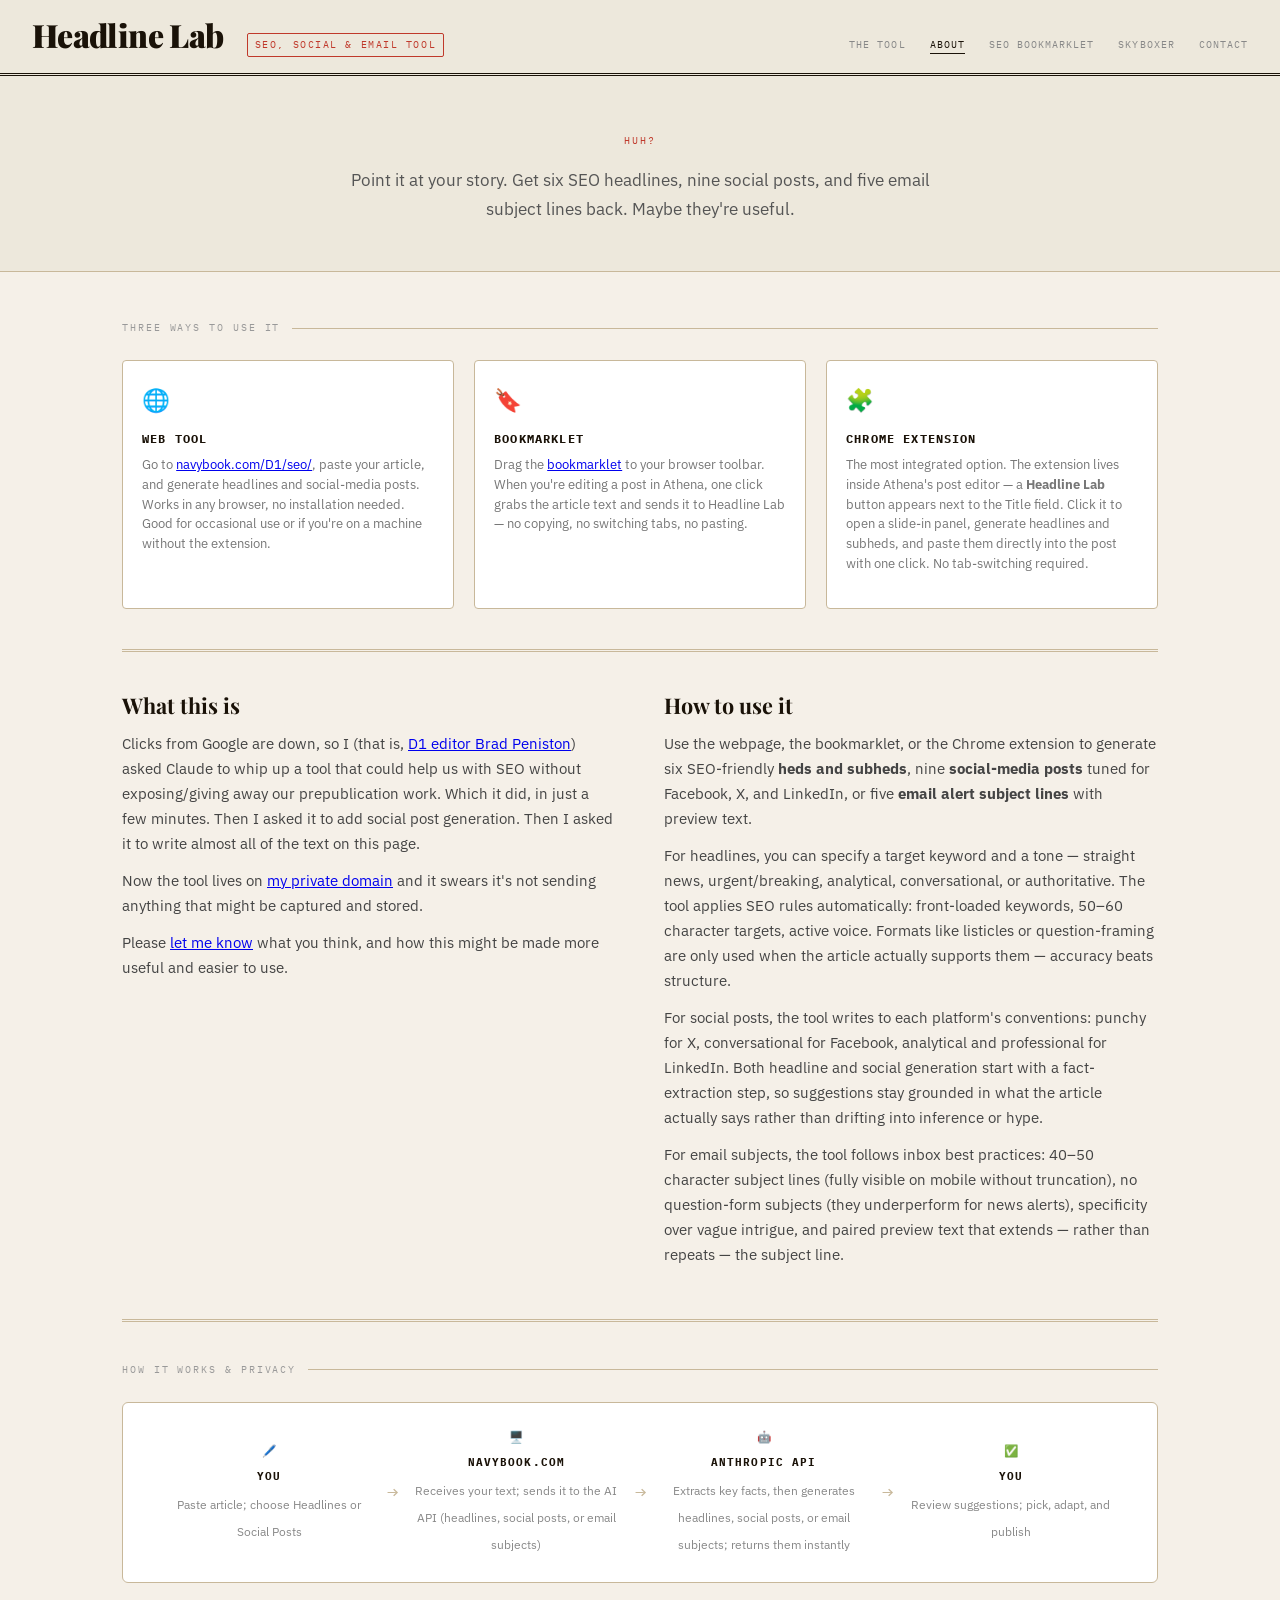
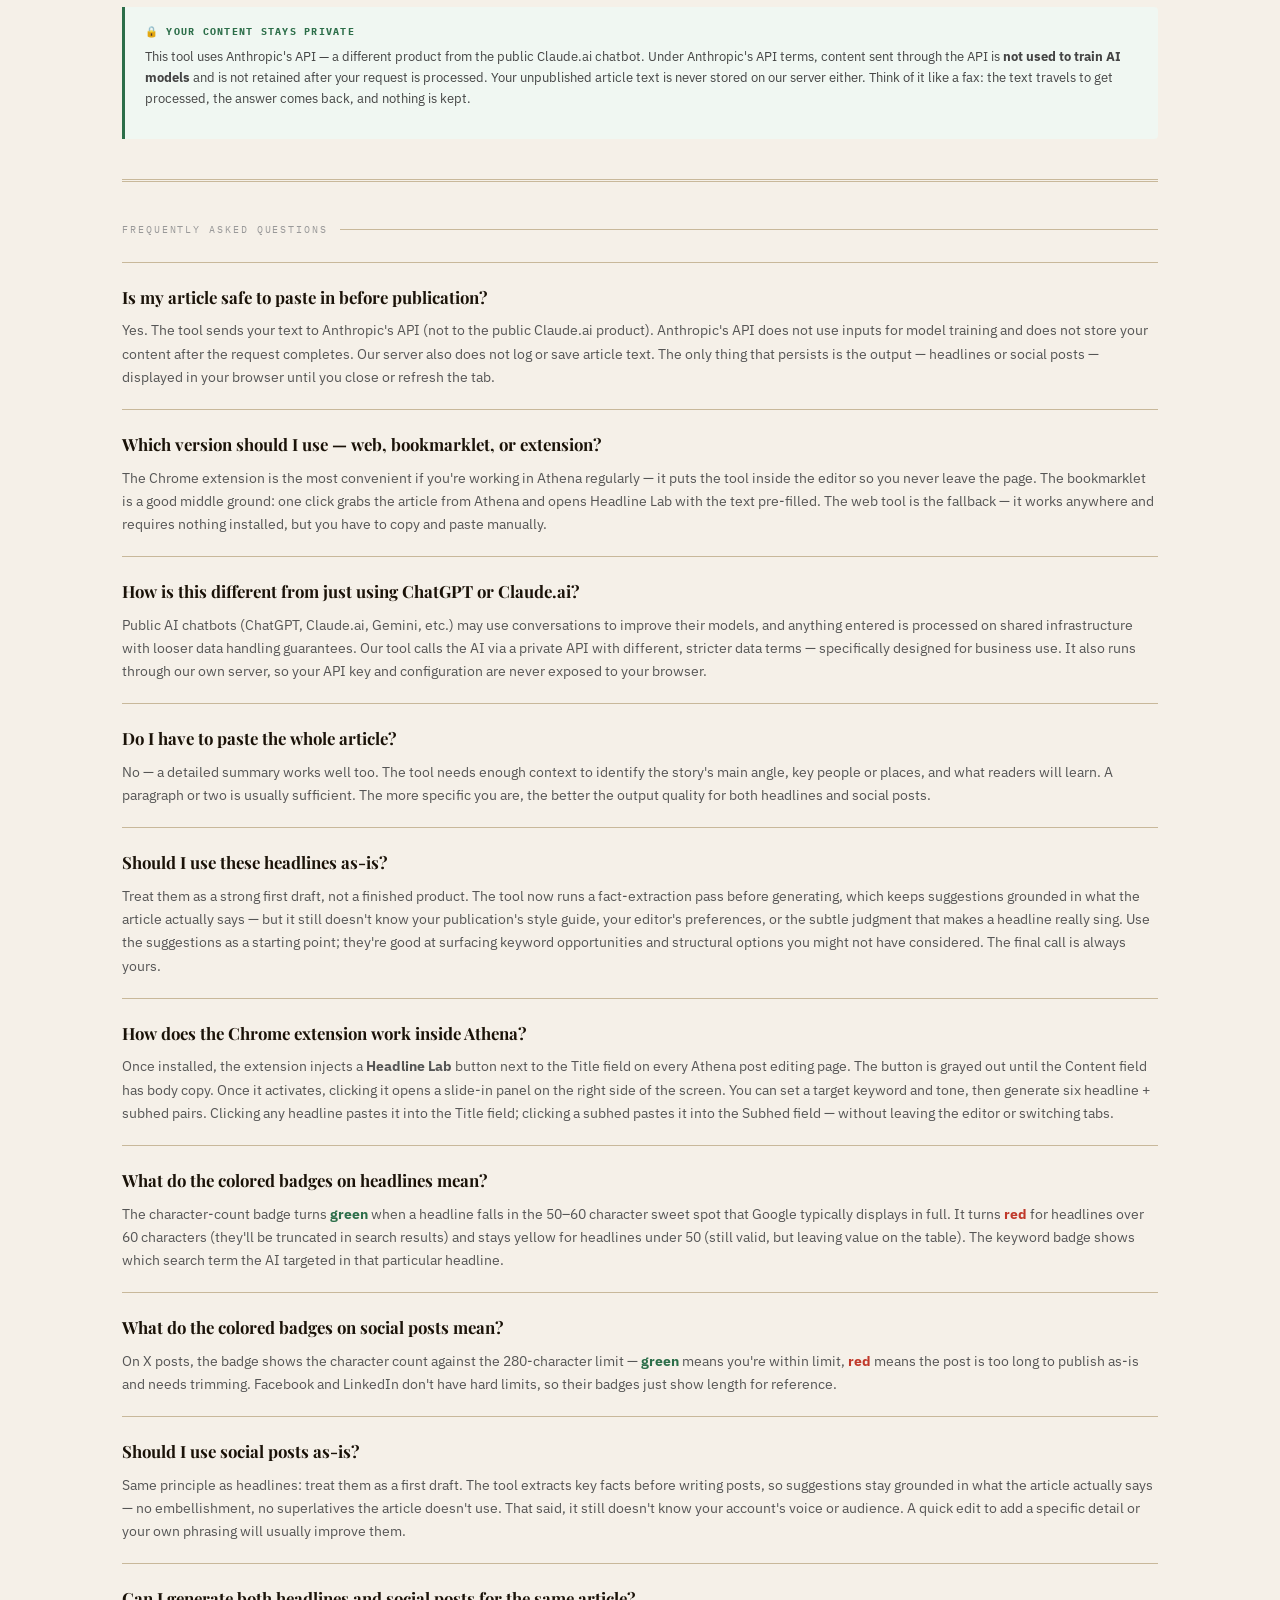
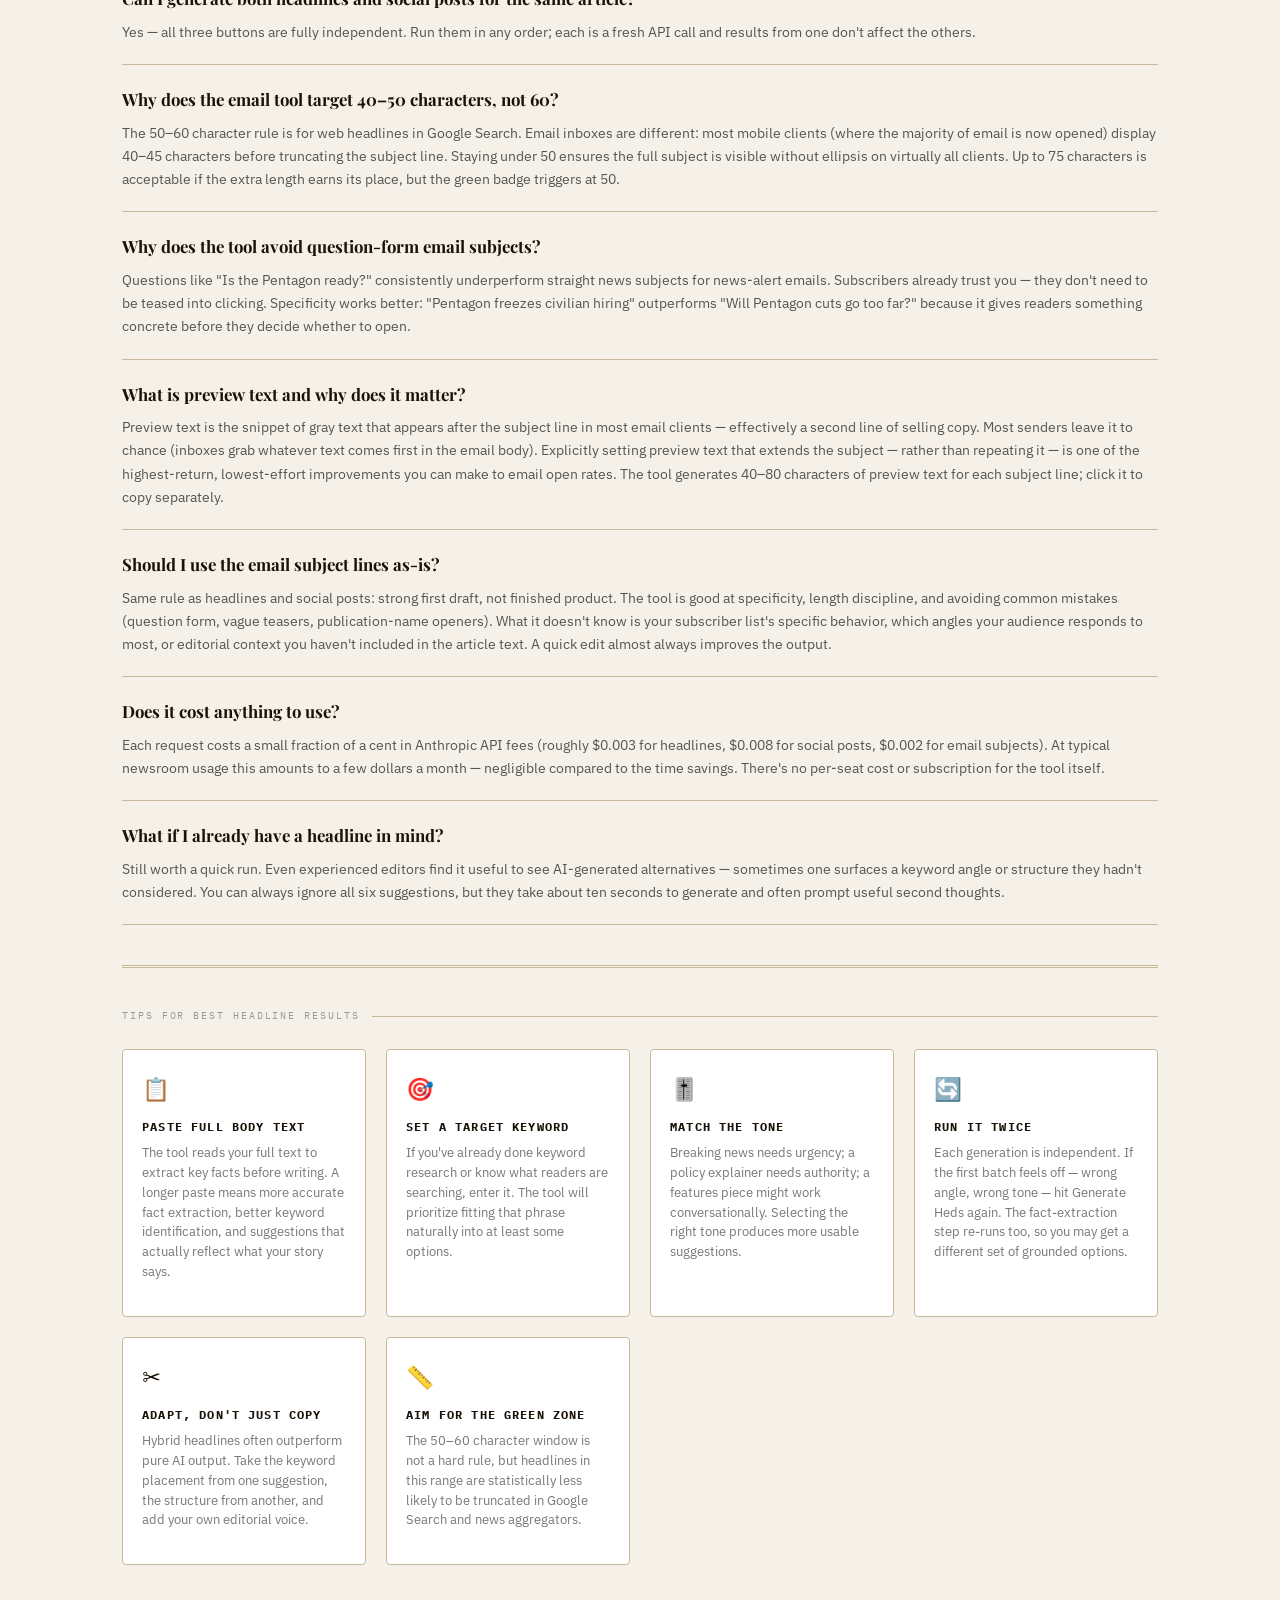
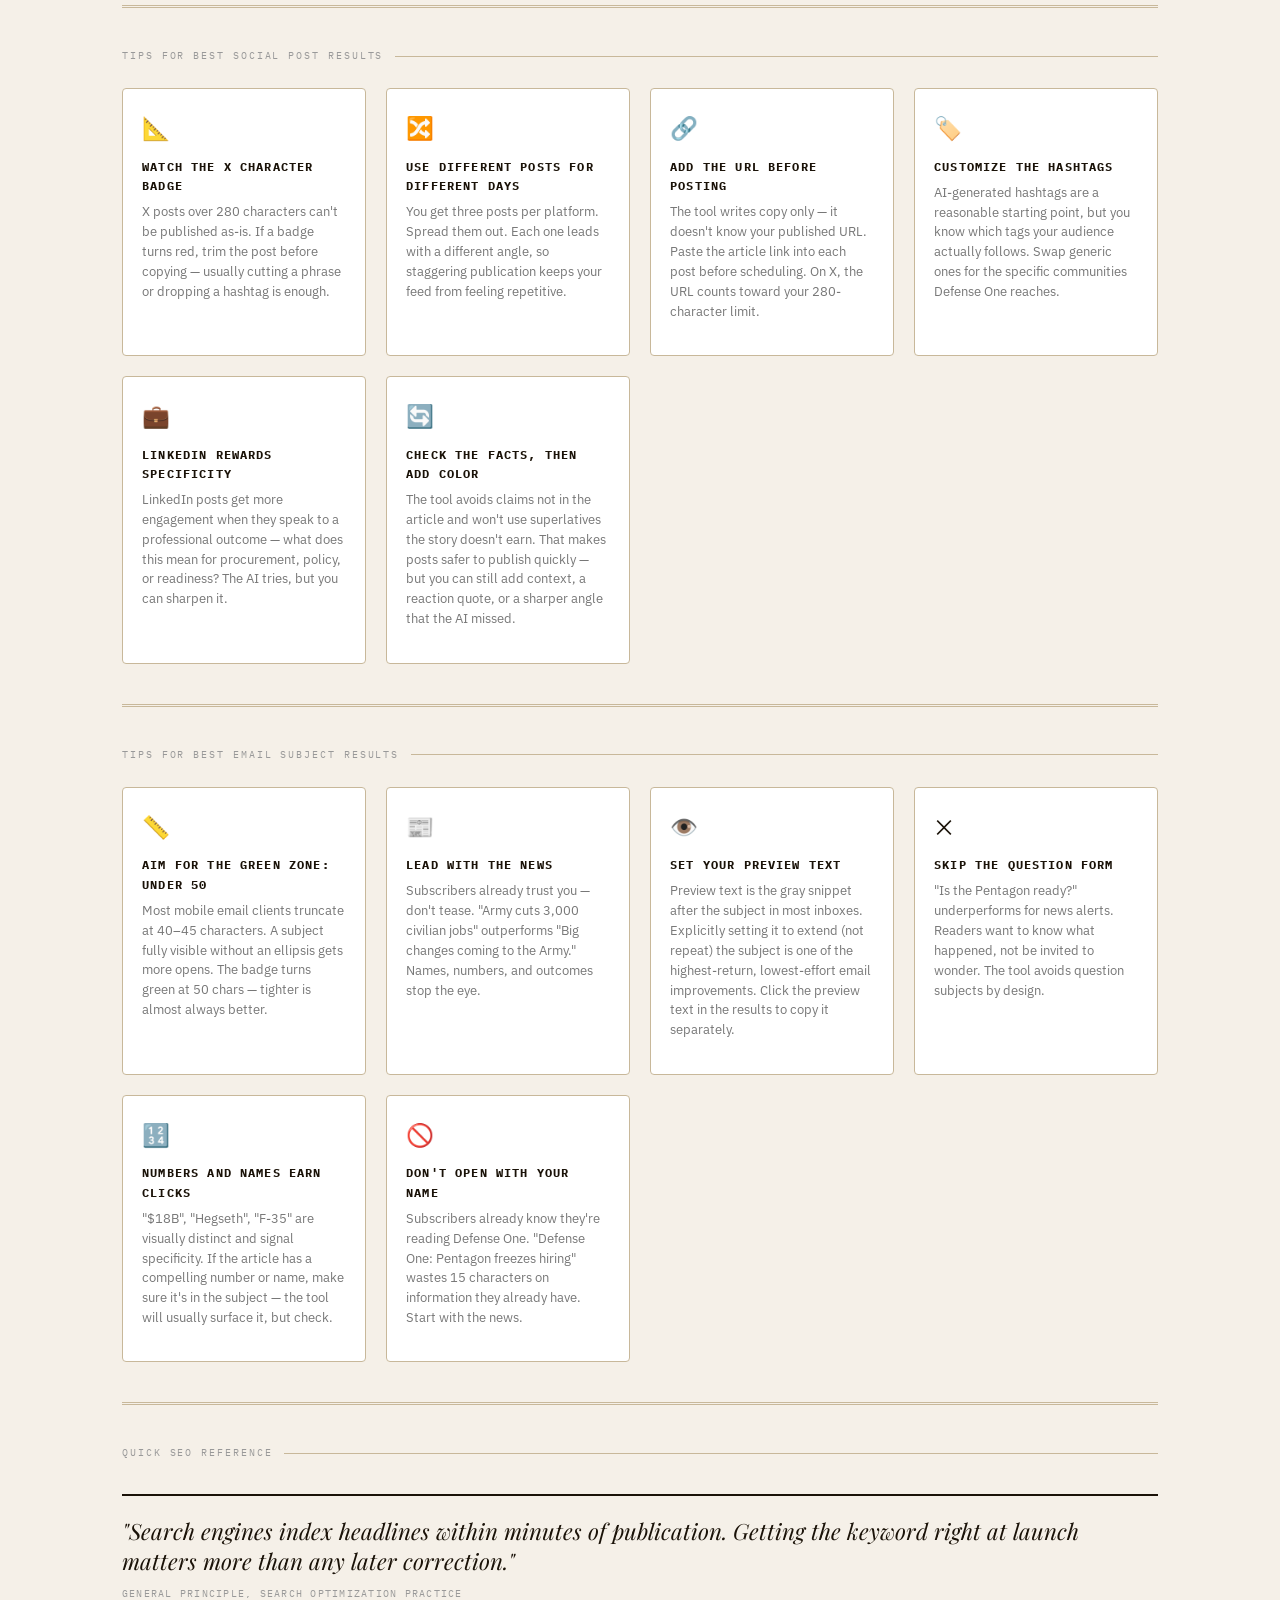
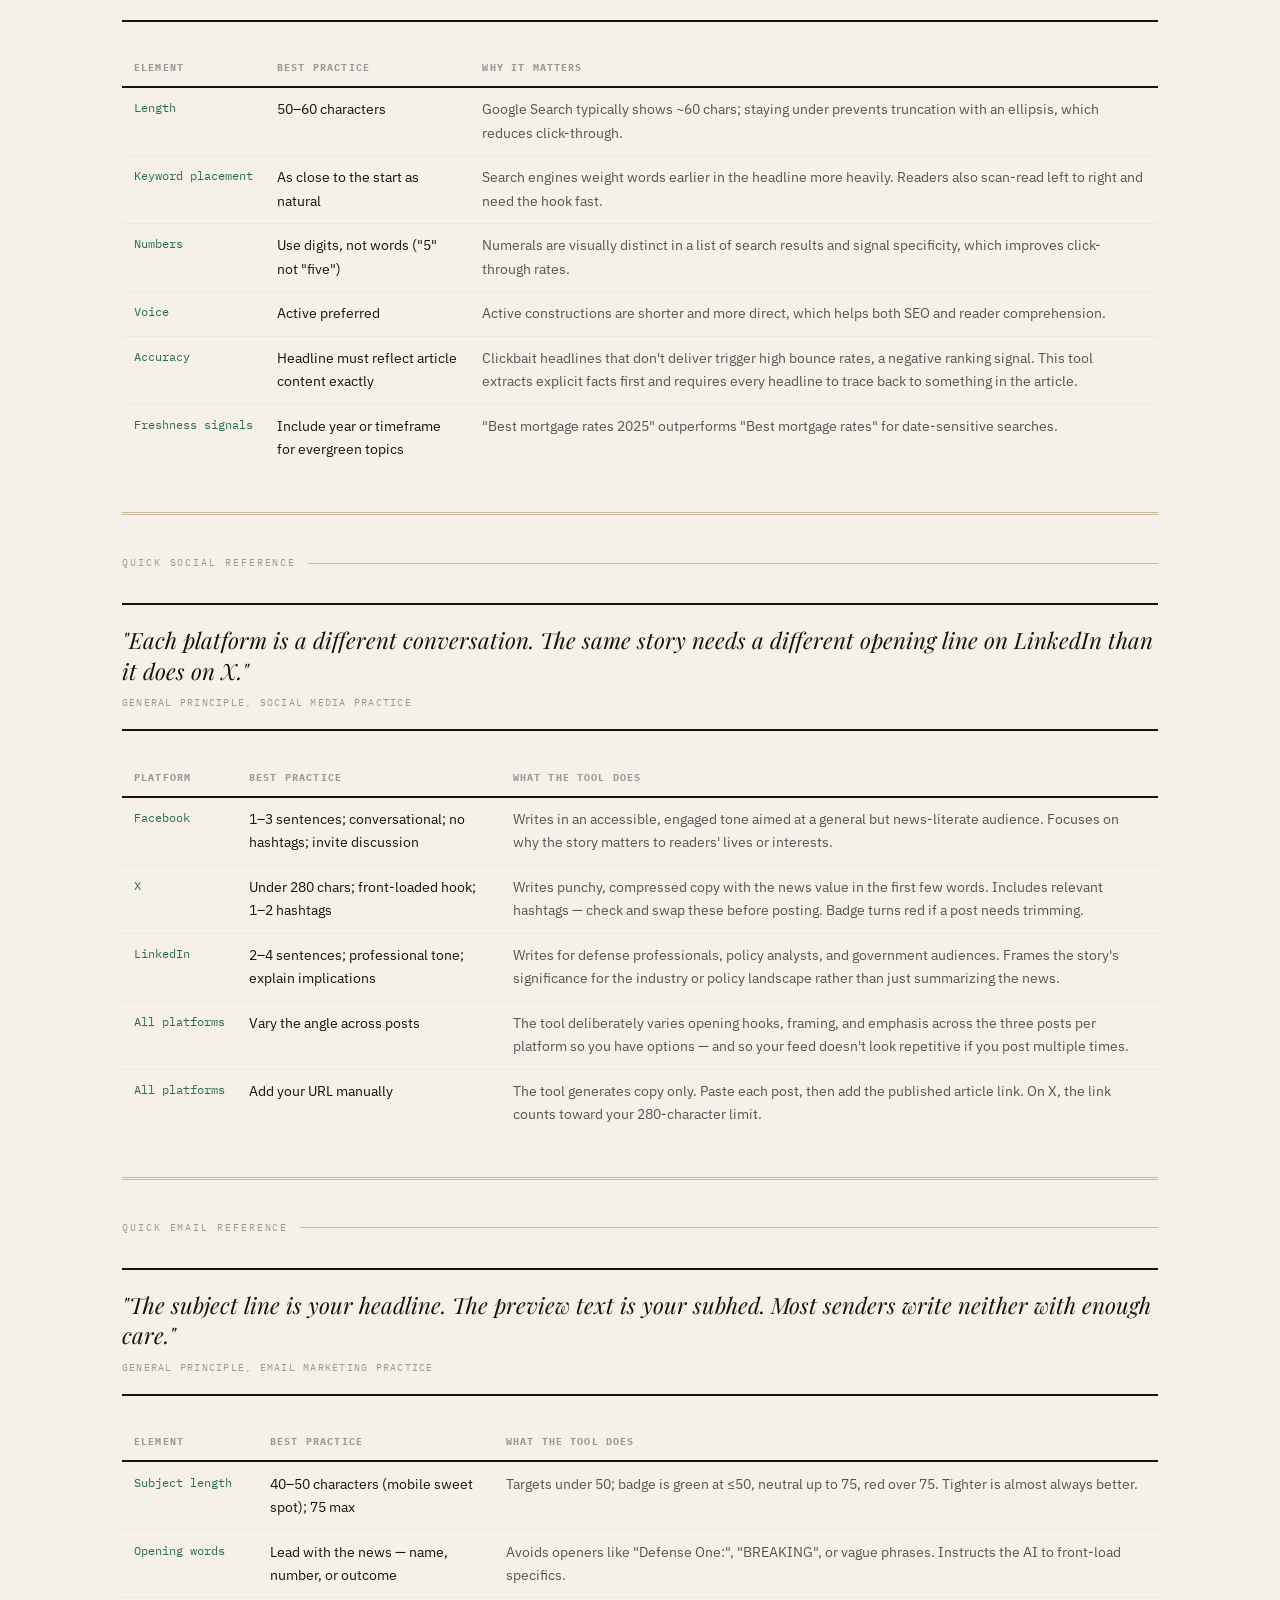
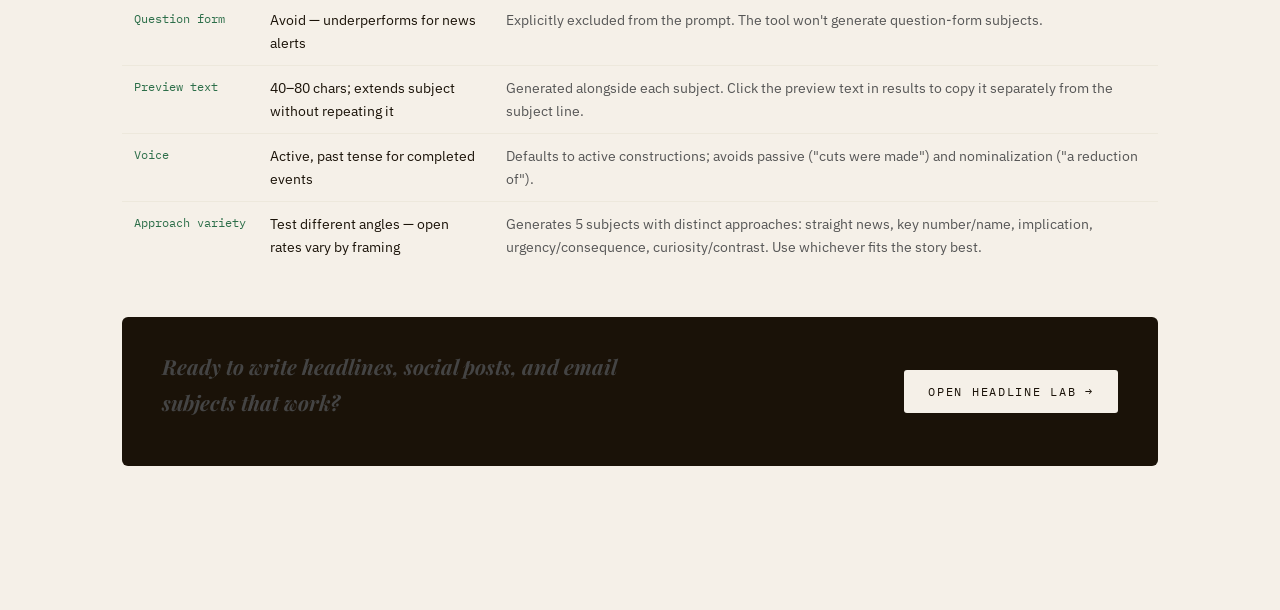
==== commit 153886ac: "Add Skyboxer page; rename Bookmarklet nav link to SEO Bookmarklet - New skyboxer.html: draggable boo" ====
--- a/about.html
+++ b/about.html
@@ -18,7 +18,8 @@
   <nav>
     <a href="index.php">The Tool</a>
     <a href="about.html" class="active">About</a>
-    <a href="bookmarklet.html">Bookmarklet</a>
+    <a href="bookmarklet.html">SEO Bookmarklet</a>
+    <a href="skyboxer.html">Skyboxer</a>
     <a href="mailto:bpeniston@defenseone.com?subject=Headline%20Lab">Contact</a>
   </nav>
 </header>
--- a/headline-lab.css
+++ b/headline-lab.css
@@ -169,12 +169,10 @@
   transition: all 0.15s;
   white-space: nowrap;
 }
-.btn-primary { background: var(--ink); color: var(--paper); }
-.btn-primary:hover:not(:disabled) { background: var(--accent); box-shadow: 3px 3px 0 var(--ink); transform: translate(-1px,-1px); }
-.btn-social { background: var(--green); color: #fff; }
-.btn-social:hover:not(:disabled) { background: #1e4f34; box-shadow: 3px 3px 0 var(--ink); transform: translate(-1px,-1px); }
-.btn-email { background: #2e6da4; color: #fff; }
-.btn-email:hover:not(:disabled) { background: #1d4f7a; box-shadow: 3px 3px 0 var(--ink); transform: translate(-1px,-1px); }
+.btn-primary, .btn-social, .btn-email { background: var(--ink); color: var(--paper); }
+.btn-primary:hover:not(:disabled),
+.btn-social:hover:not(:disabled),
+.btn-email:hover:not(:disabled) { background: var(--accent); box-shadow: 3px 3px 0 var(--ink); transform: translate(-1px,-1px); }
 
 /* Results panel */
 #results { min-height: 300px; }
@@ -366,6 +364,98 @@
 .social-copy-btn:hover { background: var(--ink); color: var(--paper); border-color: var(--ink) !important; }
 
 
+/* ── Email inbox cards ── */
+.email-card {
+  display: flex;
+  gap: 0.85rem;
+  align-items: flex-start;
+  background: #fff;
+  border: 1px solid var(--rule);
+  border-left: 3px solid var(--ink);
+  border-radius: 0 4px 4px 0;
+  padding: 0.8rem 1rem;
+  margin-bottom: 0.6rem;
+  transition: box-shadow 0.15s, transform 0.15s;
+  cursor: default;
+}
+.email-card:hover { box-shadow: 3px 3px 0 var(--ink); transform: translate(-1px,-1px); }
+
+.email-avatar {
+  flex-shrink: 0;
+  width: 2rem;
+  height: 2rem;
+  background: var(--ink);
+  color: var(--paper);
+  border-radius: 50%;
+  display: flex;
+  align-items: center;
+  justify-content: center;
+  font-family: var(--mono);
+  font-size: 0.52rem;
+  font-weight: 500;
+  letter-spacing: 0.03em;
+  margin-top: 0.15rem;
+}
+
+.email-body { flex: 1; min-width: 0; }
+
+.email-row-top {
+  display: flex;
+  align-items: baseline;
+  justify-content: space-between;
+  gap: 0.5rem;
+  margin-bottom: 0.25rem;
+}
+
+.email-sender {
+  font-family: var(--mono);
+  font-size: 0.6rem;
+  text-transform: uppercase;
+  letter-spacing: 0.1em;
+  color: #999;
+}
+
+.email-subject {
+  font-family: var(--sans);
+  font-size: 0.98rem;
+  font-weight: 700;
+  line-height: 1.3;
+  color: var(--ink);
+  margin-bottom: 0.2rem;
+}
+.email-subject a { color: inherit; text-decoration: none; }
+.email-subject a:hover { color: var(--accent); }
+
+.email-preview-row {
+  font-family: var(--sans);
+  font-size: 0.82rem;
+  color: #999;
+  line-height: 1.4;
+  margin-bottom: 0.5rem;
+  display: flex;
+  align-items: baseline;
+  gap: 0.35rem;
+}
+.email-preview-label {
+  font-family: var(--mono);
+  font-size: 0.58rem;
+  text-transform: uppercase;
+  letter-spacing: 0.08em;
+  color: #ccc;
+  flex-shrink: 0;
+}
+.email-preview-row a { color: #999; text-decoration: none; }
+.email-preview-row a:hover { color: var(--ink); }
+
+.email-approach {
+  font-family: var(--mono);
+  font-size: 0.58rem;
+  text-transform: uppercase;
+  letter-spacing: 0.1em;
+  color: #bbb;
+}
+
+
 /* ============================================================
    ABOUT PAGE
    ============================================================ */
